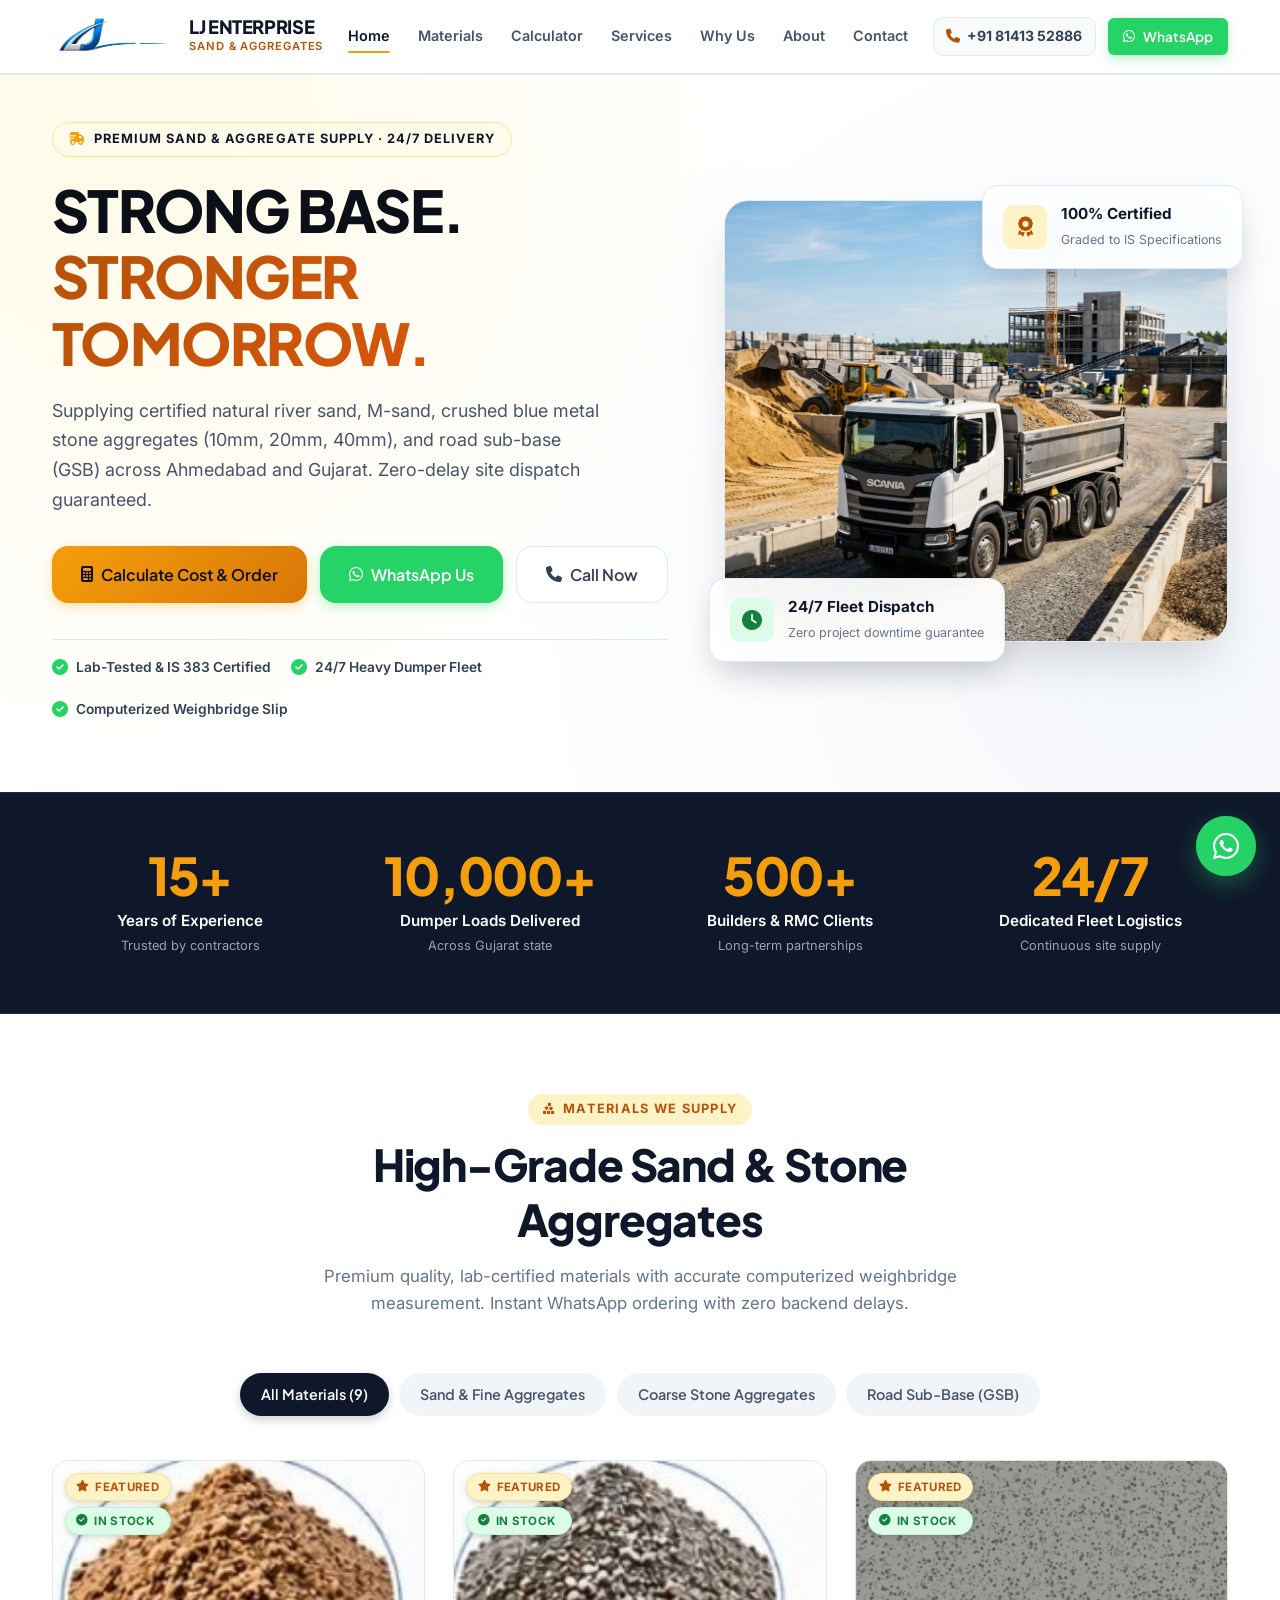
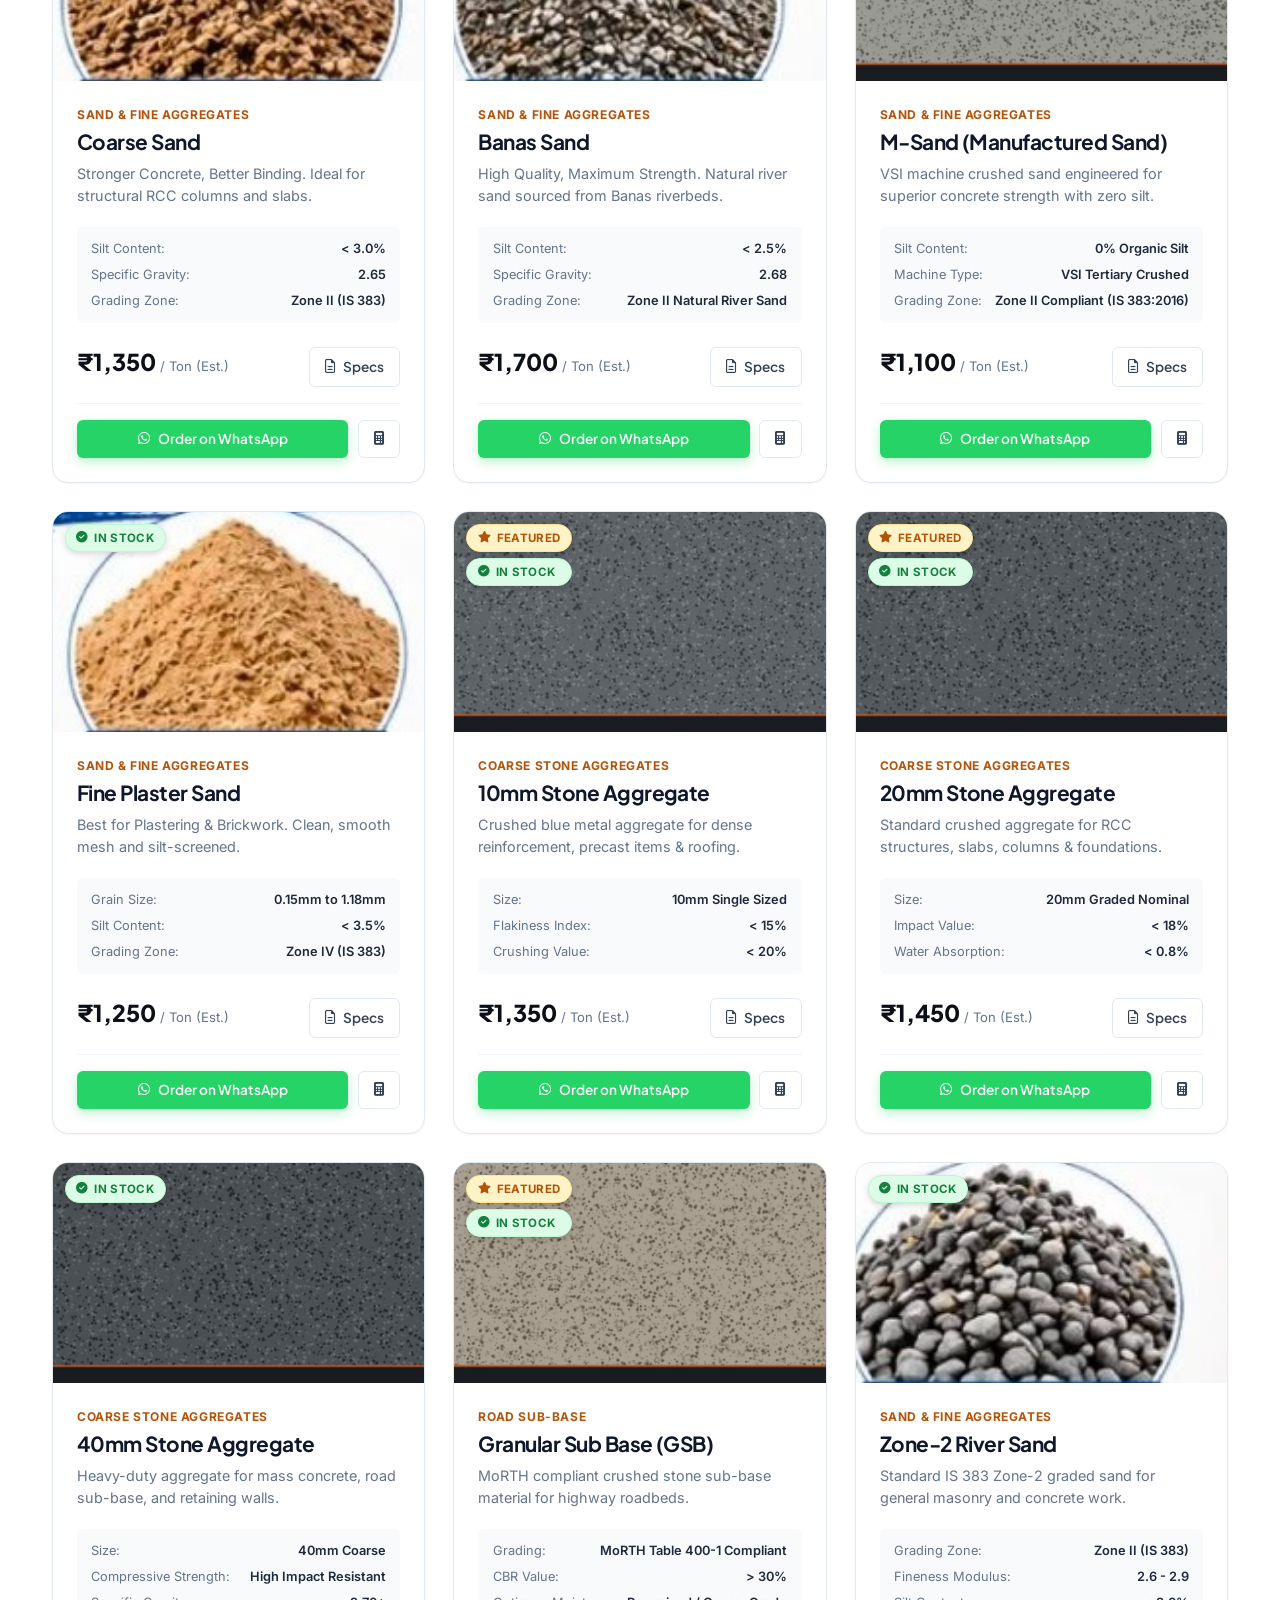
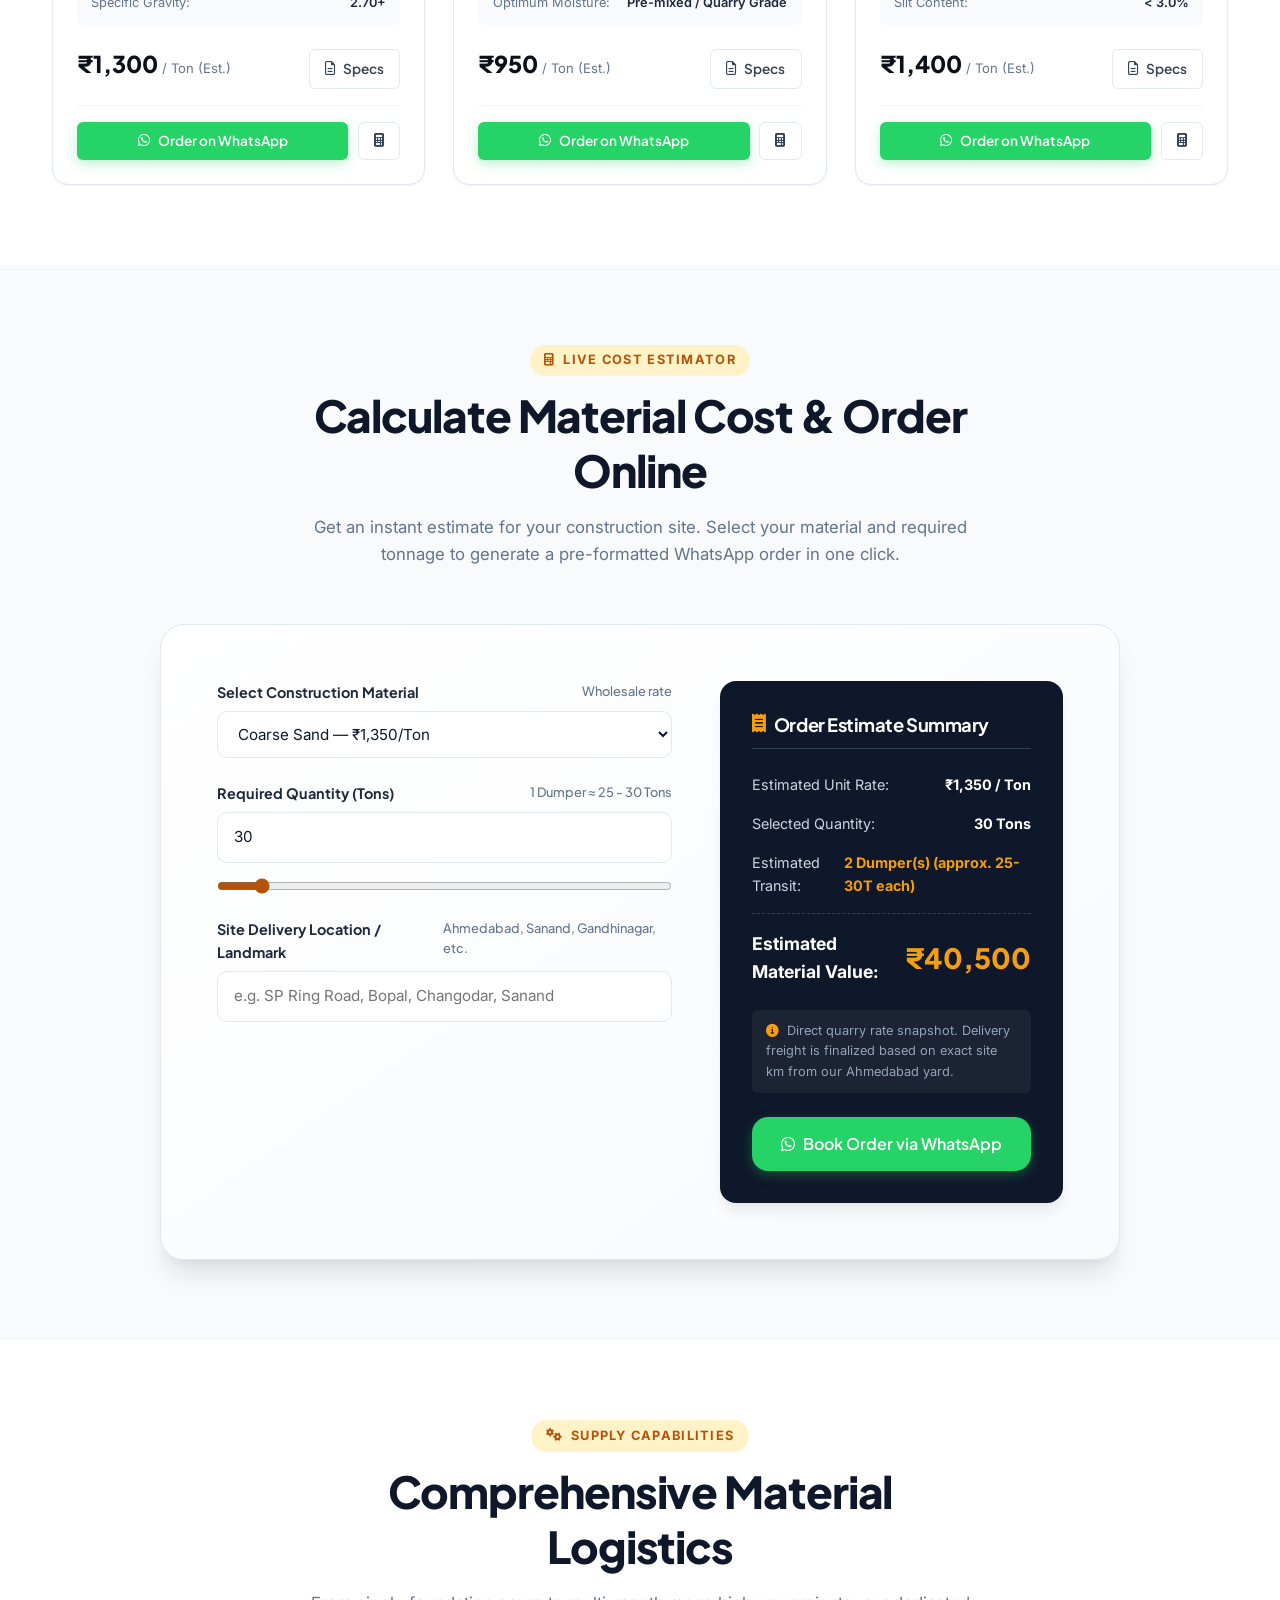
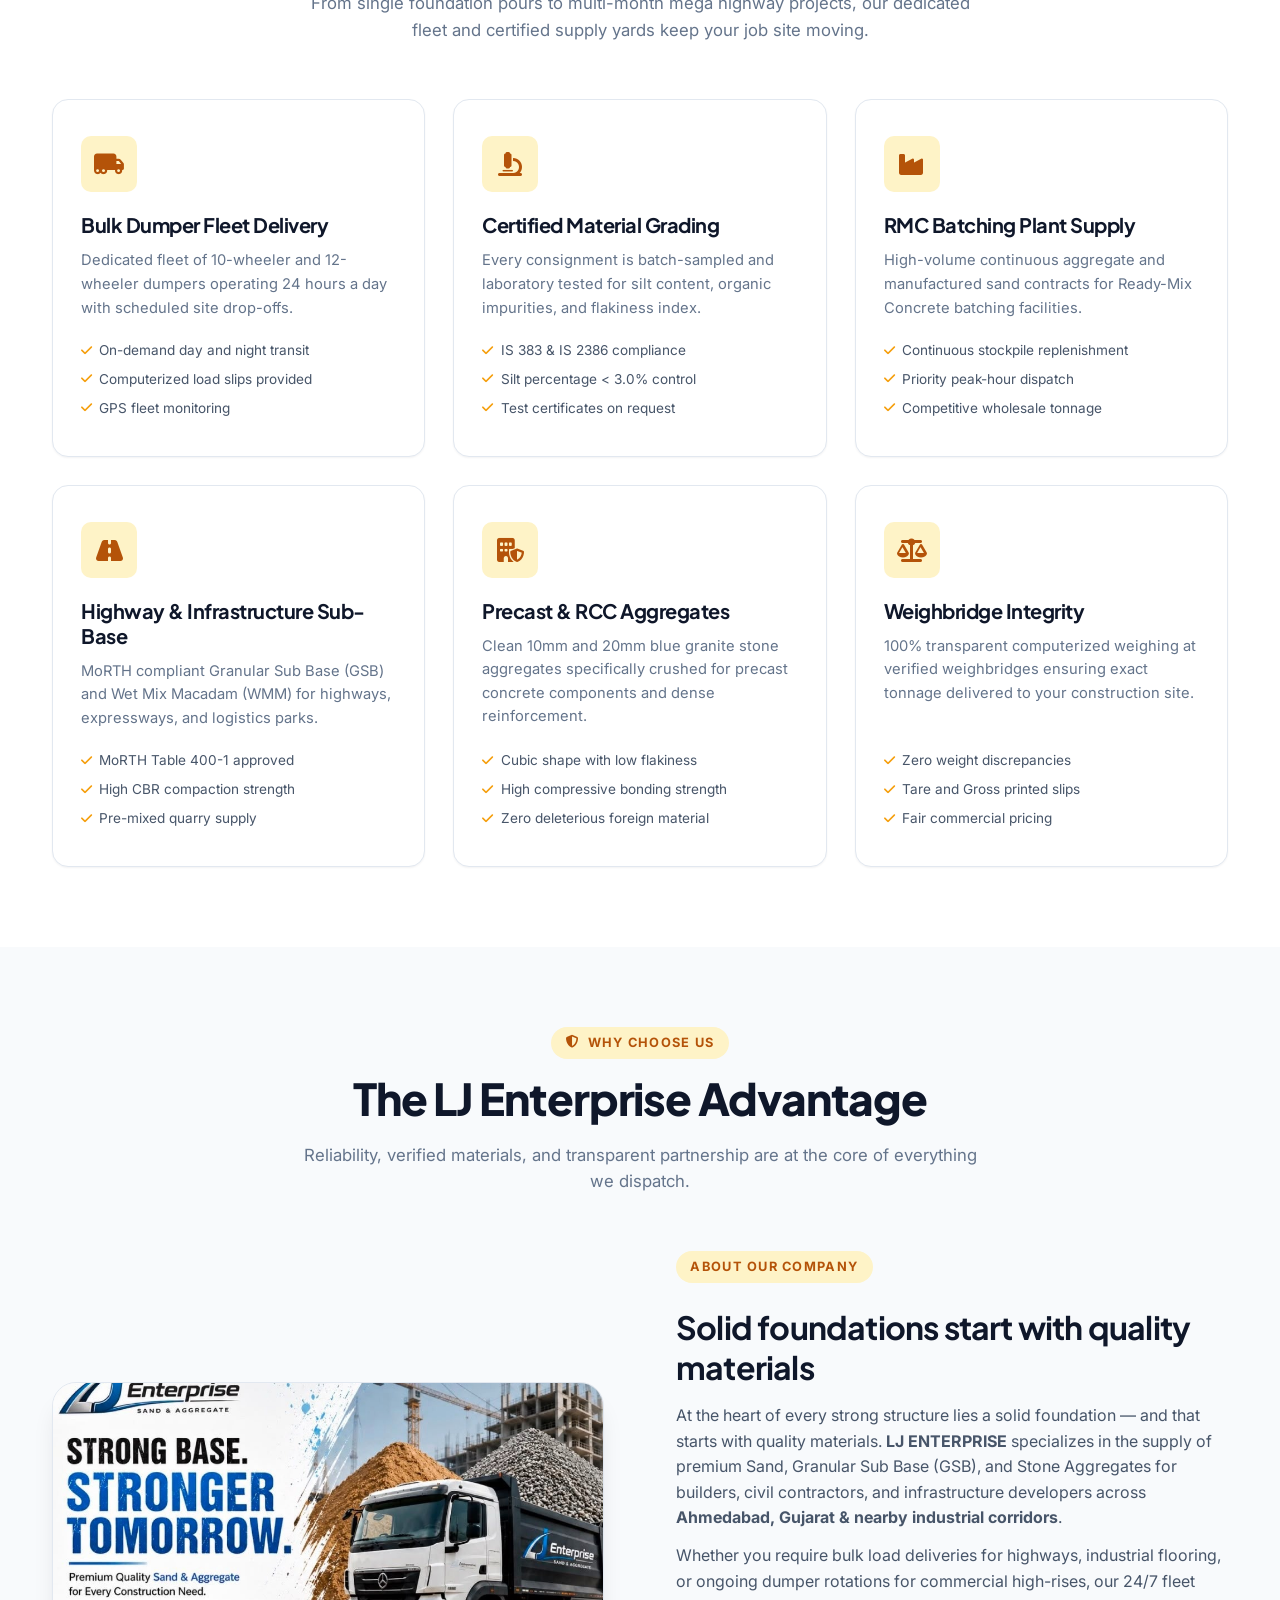
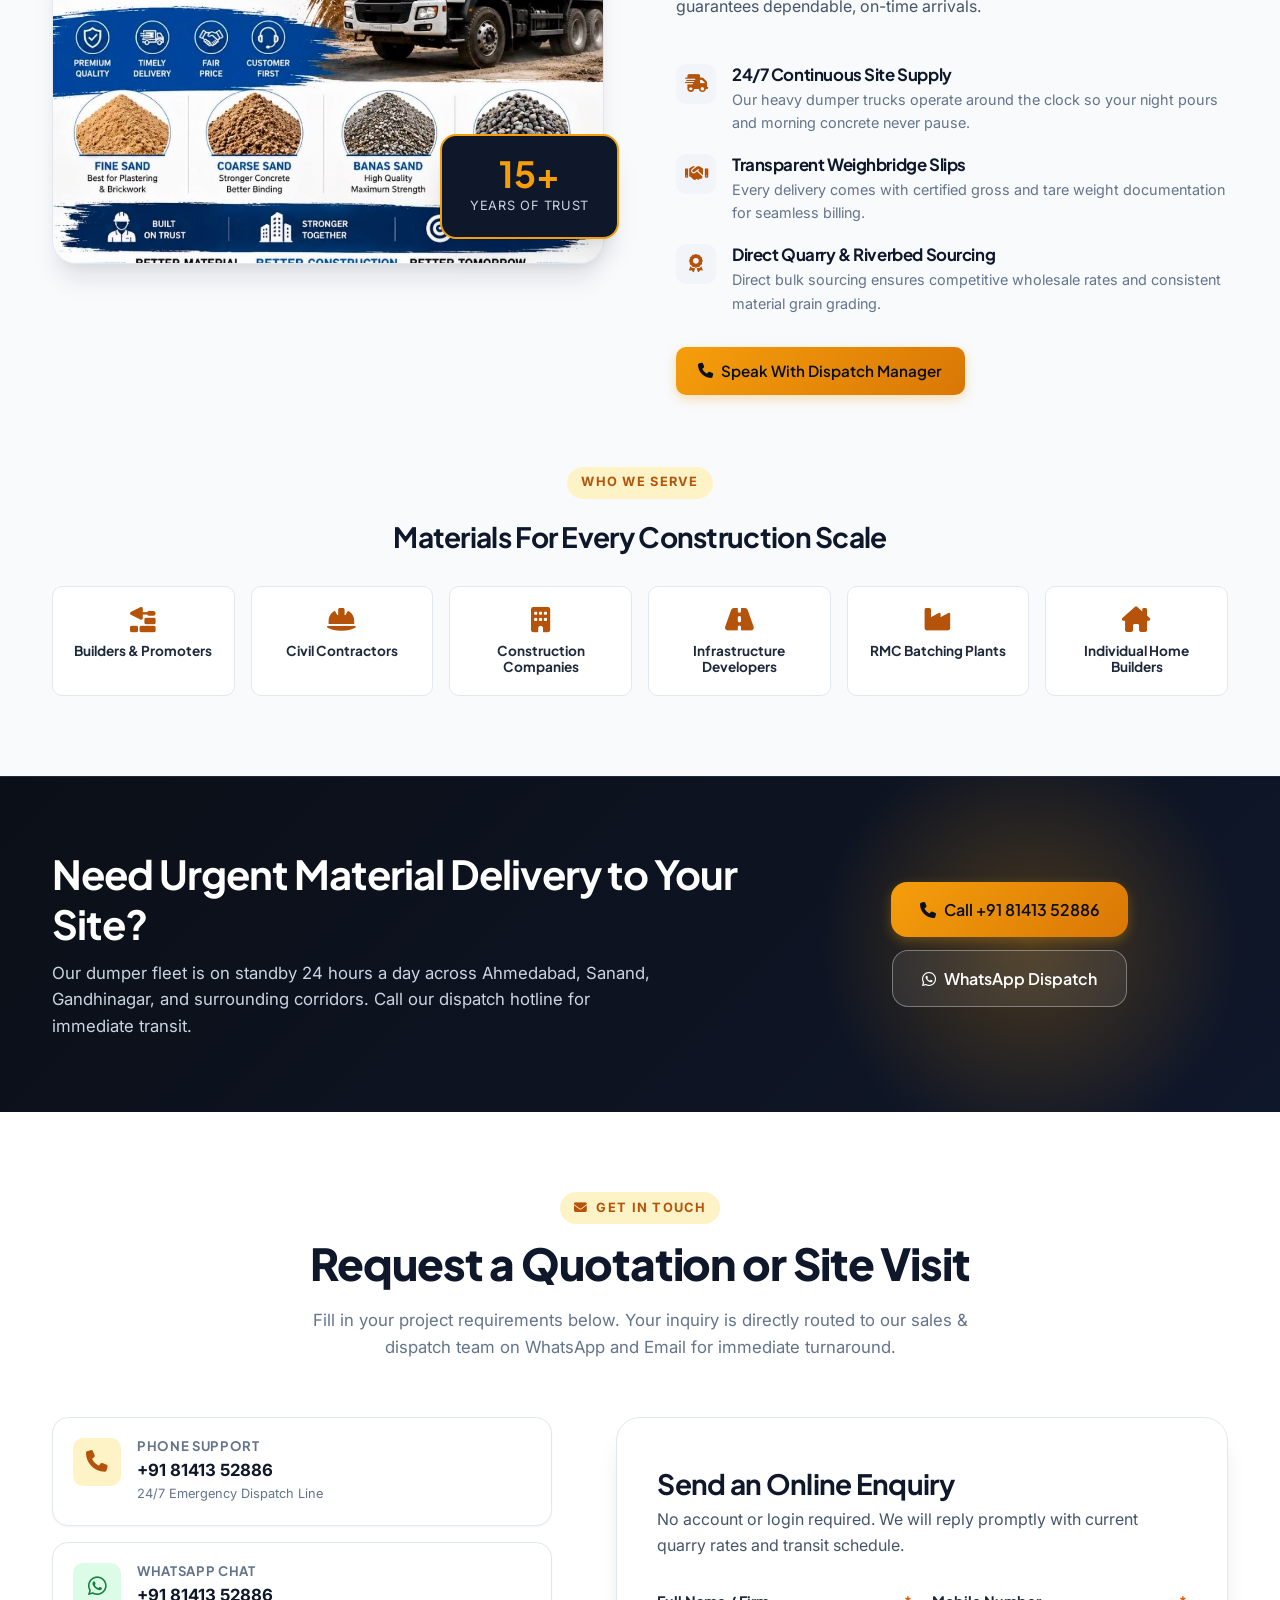
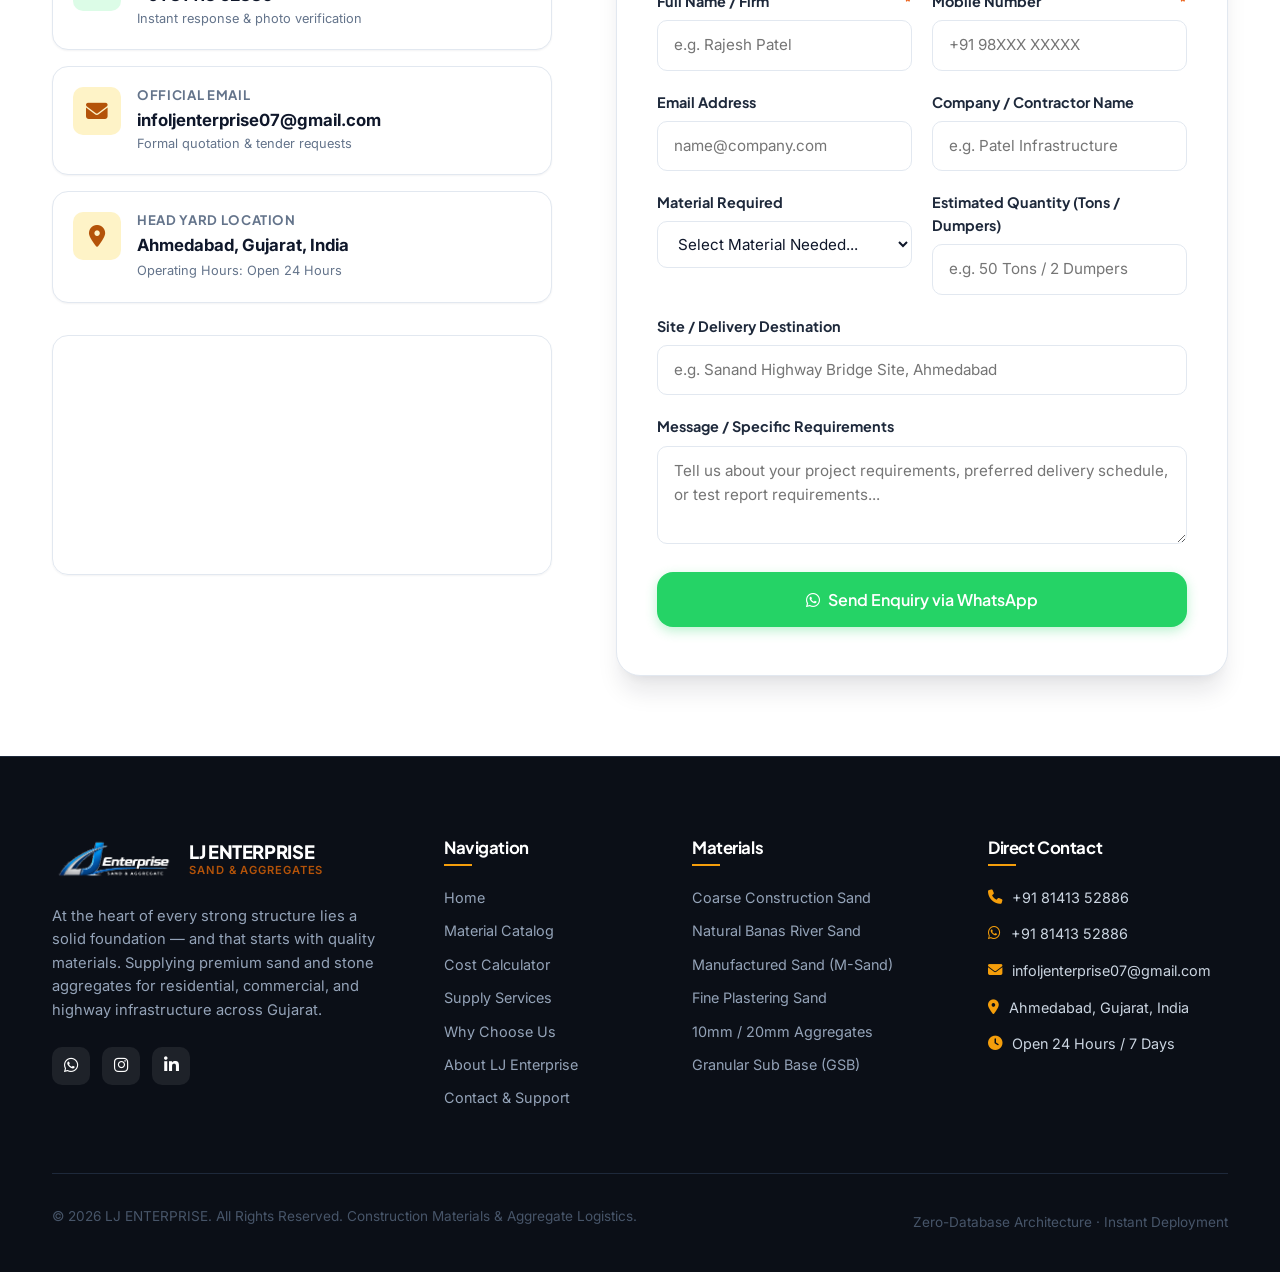
==== index.html @ 7047b08c "feat: add modern zero-database static web application with direct WhatsApp dispatch and deployment c" ====
<!DOCTYPE html>
<html lang="en">
<head>
  <meta charset="UTF-8">
  <meta name="viewport" content="width=device-width, initial-scale=1.0">
  <title>LJ ENTERPRISE | Premium Sand & Aggregate Supplier in Ahmedabad, Gujarat</title>
  
  <!-- SEO Meta Tags -->
  <meta name="description" content="LJ Enterprise supplies premium construction sand, Banas river sand, M-Sand, 10mm/20mm/40mm stone aggregates, and Granular Sub Base (GSB) across Ahmedabad and Gujarat. 24/7 fleet delivery, instant WhatsApp quotes. Call +91 81413 52886.">
  <meta name="keywords" content="sand supplier ahmedabad, river sand gujarat, M-Sand, Banas sand, 10mm aggregate, 20mm aggregate, 40mm aggregate, GSB supplier, construction material supplier ahmedabad">
  <meta name="author" content="LJ Enterprise">

  <!-- Open Graph / Social Sharing -->
  <meta property="og:type" content="website">
  <meta property="og:title" content="LJ ENTERPRISE | Premium Sand & Stone Aggregate Supplier">
  <meta property="og:description" content="At the heart of every strong structure lies a solid foundation. Sourcing certified sand, gravel, and stone aggregates across Gujarat.">
  <meta property="og:image" content="assets/logo_transparent.png">

  <!-- Favicon -->
  <link rel="icon" type="image/png" href="assets/favicon.png">

  <!-- Google Fonts: Plus Jakarta Sans for Headers, Inter for Body -->
  <link rel="preconnect" href="https://fonts.googleapis.com">
  <link rel="preconnect" href="https://fonts.gstatic.com" crossorigin>
  <link href="https://fonts.googleapis.com/css2?family=Inter:wght@300;400;500;600;700&family=Plus+Jakarta+Sans:wght@500;600;700;800&display=swap" rel="stylesheet">

  <!-- Font Awesome 6 Icons -->
  <link rel="stylesheet" href="https://cdnjs.cloudflare.com/ajax/libs/font-awesome/6.5.1/css/all.min.css" integrity="sha512-DTOQO9RWCH3ppGqcWaEA1BIZOC6xxalwEsw9c2QQeAIftl+Vegovlnee1c9QX4TctnWMn13TZye+giMm8e2LwA==" crossorigin="anonymous" referrerpolicy="no-referrer" />

  <!-- Modern Vanilla CSS Stylesheet -->
  <link rel="stylesheet" href="css/style.css">
</head>
<body>

  <!-- ==========================================================================
       1. FIXED GLASSMORPHIC HEADER / NAVBAR
       ========================================================================== -->
  <header class="site-header" id="header">
    <div class="container header-inner">
      <!-- Brand Logo & Name -->
      <a href="#home" class="brand" aria-label="LJ Enterprise Home">
        <img src="assets/logo_transparent.png" alt="LJ Enterprise Logo" class="brand-logo-img">
        <div class="brand-info">
          <span class="brand-name">LJ ENTERPRISE</span>
          <span class="brand-tagline">Sand &amp; Aggregates</span>
        </div>
      </a>

      <!-- Desktop Navigation Menu -->
      <nav class="main-nav" aria-label="Main Navigation">
        <ul class="nav-list">
          <li><a href="#home" class="nav-link active">Home</a></li>
          <li><a href="#products" class="nav-link">Materials</a></li>
          <li><a href="#calculator" class="nav-link">Calculator</a></li>
          <li><a href="#services" class="nav-link">Services</a></li>
          <li><a href="#why-us" class="nav-link">Why Us</a></li>
          <li><a href="#about" class="nav-link">About</a></li>
          <li><a href="#contact" class="nav-link">Contact</a></li>
        </ul>
      </nav>

      <!-- Header Actions (Call & WhatsApp) -->
      <div class="header-actions">
        <a href="tel:+918141352886" class="header-phone-link" aria-label="Call LJ Enterprise">
          <i class="fa-solid fa-phone" style="color:var(--primary-dark);"></i>
          <span>+91 81413 52886</span>
        </a>

        <a href="https://wa.me/918141352886?text=Hello%20LJ%20Enterprise%2C%20I%20need%20sand%20and%20aggregate%20material%20quotation." target="_blank" rel="noopener noreferrer" class="btn btn-whatsapp btn-sm" aria-label="Chat with LJ Enterprise on WhatsApp">
          <i class="fa-brands fa-whatsapp"></i>
          <span>WhatsApp</span>
        </a>

        <!-- Mobile Navigation Toggle -->
        <button type="button" class="mobile-nav-toggle" id="mobileNavToggle" aria-label="Toggle navigation menu" aria-expanded="false">
          <span></span>
          <span></span>
          <span></span>
        </button>
      </div>
    </div>
  </header>

  <!-- Mobile Navigation Drawer -->
  <div class="mobile-menu-drawer" id="mobileMenuDrawer">
    <ul class="mobile-nav-list">
      <li><a href="#home" class="mobile-nav-link">Home <i class="fa-solid fa-chevron-right"></i></a></li>
      <li><a href="#products" class="mobile-nav-link">Materials Catalog <i class="fa-solid fa-chevron-right"></i></a></li>
      <li><a href="#calculator" class="mobile-nav-link">Cost Calculator <i class="fa-solid fa-chevron-right"></i></a></li>
      <li><a href="#services" class="mobile-nav-link">Supply Services <i class="fa-solid fa-chevron-right"></i></a></li>
      <li><a href="#why-us" class="mobile-nav-link">Why Choose Us <i class="fa-solid fa-chevron-right"></i></a></li>
      <li><a href="#about" class="mobile-nav-link">About Us <i class="fa-solid fa-chevron-right"></i></a></li>
      <li><a href="#contact" class="mobile-nav-link">Contact &amp; Location <i class="fa-solid fa-chevron-right"></i></a></li>
    </ul>
    <div class="mobile-nav-actions">
      <a href="tel:+918141352886" class="btn btn-outline btn-block">
        <i class="fa-solid fa-phone"></i> Call +91 81413 52886
      </a>
      <a href="https://wa.me/918141352886?text=Hello%20LJ%20Enterprise%2C%20I%20would%20like%20to%20order%20materials." target="_blank" rel="noopener" class="btn btn-whatsapp btn-block">
        <i class="fa-brands fa-whatsapp"></i> Chat on WhatsApp
      </a>
    </div>
  </div>

  <main>
    <!-- ==========================================================================
         2. HERO SECTION
         ========================================================================== -->
    <section class="hero" id="home">
      <div class="container">
        <div class="hero-grid">
          <!-- Hero Copy -->
          <div class="hero-content fade-up">
            <span class="hero-badge">
              <i class="fa-solid fa-truck-fast"></i> Premium Sand &amp; Aggregate Supply · 24/7 Delivery
            </span>
            <h1 class="hero-title">
              STRONG BASE.<br>
              <span class="highlight-text">STRONGER TOMORROW.</span>
            </h1>
            <p class="hero-desc">
              Supplying certified natural river sand, M-sand, crushed blue metal stone aggregates (10mm, 20mm, 40mm), and road sub-base (GSB) across Ahmedabad and Gujarat. Zero-delay site dispatch guaranteed.
            </p>

            <div class="hero-actions">
              <a href="#calculator" class="btn btn-primary btn-lg">
                <i class="fa-solid fa-calculator"></i> Calculate Cost &amp; Order
              </a>
              <a href="https://wa.me/918141352886?text=Hello%2C%20I%20need%20a%20material%20quote%20for%20my%20construction%20project." target="_blank" rel="noopener" class="btn btn-whatsapp btn-lg">
                <i class="fa-brands fa-whatsapp"></i> WhatsApp Us
              </a>
              <a href="tel:+918141352886" class="btn btn-outline btn-lg">
                <i class="fa-solid fa-phone"></i> Call Now
              </a>
            </div>

            <!-- Trust Indicator Ribbon -->
            <div class="hero-trust-list">
              <div class="hero-trust-item">
                <i class="fa-solid fa-circle-check"></i>
                <span>Lab-Tested &amp; IS 383 Certified</span>
              </div>
              <div class="hero-trust-item">
                <i class="fa-solid fa-circle-check"></i>
                <span>24/7 Heavy Dumper Fleet</span>
              </div>
              <div class="hero-trust-item">
                <i class="fa-solid fa-circle-check"></i>
                <span>Computerized Weighbridge Slip</span>
              </div>
            </div>
          </div>

          <!-- Hero Visual & Floating Accent Cards -->
          <div class="hero-visual-wrap fade-up" style="animation-delay: 0.15s;">
            <div class="hero-image-card">
              <img src="assets/hero.jpeg" alt="LJ Enterprise construction dumpers and aggregate stockpile in Ahmedabad" width="800" height="440" loading="eager">
            </div>

            <!-- Floating Card Top Right -->
            <div class="hero-float-card top-right">
              <div class="float-card-icon">
                <i class="fa-solid fa-award"></i>
              </div>
              <div class="float-card-text">
                <strong>100% Certified</strong>
                <span>Graded to IS Specifications</span>
              </div>
            </div>

            <!-- Floating Card Bottom Left -->
            <div class="hero-float-card bottom-left">
              <div class="float-card-icon green">
                <i class="fa-solid fa-clock"></i>
              </div>
              <div class="float-card-text">
                <strong>24/7 Fleet Dispatch</strong>
                <span>Zero project downtime guarantee</span>
              </div>
            </div>
          </div>
        </div>
      </div>
    </section>

    <!-- ==========================================================================
         3. STATS RIBBON (High-Contrast Industrial Impact)
         ========================================================================== -->
    <section class="stats-ribbon" aria-label="Company Statistics">
      <div class="container">
        <div class="stats-grid">
          <div class="stat-item fade-up">
            <div class="stat-value">15+</div>
            <div class="stat-label">Years of Experience</div>
            <div class="stat-desc">Trusted by contractors</div>
          </div>
          <div class="stat-item fade-up" style="animation-delay: 0.1s;">
            <div class="stat-value">10,000+</div>
            <div class="stat-label">Dumper Loads Delivered</div>
            <div class="stat-desc">Across Gujarat state</div>
          </div>
          <div class="stat-item fade-up" style="animation-delay: 0.2s;">
            <div class="stat-value">500+</div>
            <div class="stat-label">Builders &amp; RMC Clients</div>
            <div class="stat-desc">Long-term partnerships</div>
          </div>
          <div class="stat-item fade-up" style="animation-delay: 0.3s;">
            <div class="stat-value">24/7</div>
            <div class="stat-label">Dedicated Fleet Logistics</div>
            <div class="stat-desc">Continuous site supply</div>
          </div>
        </div>
      </div>
    </section>

    <!-- ==========================================================================
         4. MATERIALS & PRODUCTS CATALOG
         ========================================================================== -->
    <section class="section" id="products">
      <div class="container">
        <div class="section-header fade-up">
          <span class="section-kicker">
            <i class="fa-solid fa-cubes-stacked"></i> Materials We Supply
          </span>
          <h2 class="section-title">High-Grade Sand &amp; Stone Aggregates</h2>
          <p class="section-subtitle">
            Premium quality, lab-certified materials with accurate computerized weighbridge measurement. Instant WhatsApp ordering with zero backend delays.
          </p>
        </div>

        <!-- Filter Buttons -->
        <div class="catalog-filters fade-up">
          <button type="button" class="filter-btn active" data-filter="all">All Materials (9)</button>
          <button type="button" class="filter-btn" data-filter="sand">Sand &amp; Fine Aggregates</button>
          <button type="button" class="filter-btn" data-filter="stone">Coarse Stone Aggregates</button>
          <button type="button" class="filter-btn" data-filter="subbase">Road Sub-Base (GSB)</button>
        </div>

        <!-- Product Cards Grid (Rendered by JS with complete static data) -->
        <div class="products-grid" id="productsGrid">
          <!-- Content dynamically rendered by js/app.js -->
        </div>
      </div>
    </section>

    <!-- ==========================================================================
         5. INTERACTIVE LIVE MATERIAL COST CALCULATOR (Zero-Database Feature)
         ========================================================================== -->
    <section class="section section-alt" id="calculator">
      <div class="container">
        <div class="section-header fade-up">
          <span class="section-kicker">
            <i class="fa-solid fa-calculator"></i> Live Cost Estimator
          </span>
          <h2 class="section-title">Calculate Material Cost &amp; Order Online</h2>
          <p class="section-subtitle">
            Get an instant estimate for your construction site. Select your material and required tonnage to generate a pre-formatted WhatsApp order in one click.
          </p>
        </div>

        <div class="calculator-box fade-up">
          <div class="calc-grid">
            <!-- Inputs -->
            <div class="calc-inputs">
              <div class="form-group">
                <label for="calcProductSelect" class="form-label">
                  <span>Select Construction Material</span>
                  <span class="sub">Wholesale rate</span>
                </label>
                <select id="calcProductSelect" class="form-select" aria-label="Select Material">
                  <!-- Populated by JS -->
                </select>
              </div>

              <div class="form-group">
                <label for="calcQtyInput" class="form-label">
                  <span>Required Quantity (Tons)</span>
                  <span class="sub">1 Dumper ≈ 25 - 30 Tons</span>
                </label>
                <input type="number" id="calcQtyInput" class="form-control" value="30" min="5" max="1000" step="5">
                <input type="range" id="calcQtyRange" class="form-range" value="30" min="10" max="250" step="5" aria-label="Adjust quantity slider">
              </div>

              <div class="form-group">
                <label for="calcLocationInput" class="form-label">
                  <span>Site Delivery Location / Landmark</span>
                  <span class="sub">Ahmedabad, Sanand, Gandhinagar, etc.</span>
                </label>
                <input type="text" id="calcLocationInput" class="form-control" placeholder="e.g. SP Ring Road, Bopal, Changodar, Sanand">
              </div>
            </div>

            <!-- Summary Output Card -->
            <div class="calc-summary-card">
              <div>
                <h3 class="calc-summary-title">
                  <i class="fa-solid fa-receipt"></i> Order Estimate Summary
                </h3>

                <div class="summary-rows">
                  <div class="summary-row">
                    <span>Estimated Unit Rate:</span>
                    <strong id="calcUnitRateDisplay" style="color:var(--white);">₹1,350 / Ton</strong>
                  </div>
                  <div class="summary-row">
                    <span>Selected Quantity:</span>
                    <strong id="calcQtyDisplay" style="color:var(--white);">30 Tons</strong>
                  </div>
                  <div class="summary-row">
                    <span>Estimated Transit:</span>
                    <strong id="calcTruckCountDisplay" style="color:var(--primary);">1 Dumper (25-30T)</strong>
                  </div>
                  <div class="summary-row total">
                    <span>Estimated Material Value:</span>
                    <span class="price-val" id="calcTotalDisplay">₹40,500</span>
                  </div>
                </div>

                <div class="calc-truck-notice">
                  <i class="fa-solid fa-circle-info" style="color:var(--primary); margin-right:4px;"></i>
                  Direct quarry rate snapshot. Delivery freight is finalized based on exact site km from our Ahmedabad yard.
                </div>
              </div>

              <button type="button" class="btn btn-whatsapp btn-lg btn-block" id="calcSendWhatsAppBtn">
                <i class="fa-brands fa-whatsapp"></i> Book Order via WhatsApp
              </button>
            </div>
          </div>
        </div>
      </div>
    </section>

    <!-- ==========================================================================
         6. SERVICES & SUPPLY CAPABILITIES
         ========================================================================== -->
    <section class="section" id="services">
      <div class="container">
        <div class="section-header fade-up">
          <span class="section-kicker">
            <i class="fa-solid fa-gears"></i> Supply Capabilities
          </span>
          <h2 class="section-title">Comprehensive Material Logistics</h2>
          <p class="section-subtitle">
            From single foundation pours to multi-month mega highway projects, our dedicated fleet and certified supply yards keep your job site moving.
          </p>
        </div>

        <div class="services-grid">
          <!-- Service Card 1 -->
          <div class="service-card fade-up">
            <div class="service-icon-wrap">
              <i class="fa-solid fa-truck-moving"></i>
            </div>
            <h3>Bulk Dumper Fleet Delivery</h3>
            <p>Dedicated fleet of 10-wheeler and 12-wheeler dumpers operating 24 hours a day with scheduled site drop-offs.</p>
            <ul class="service-features">
              <li><i class="fa-solid fa-check"></i> On-demand day and night transit</li>
              <li><i class="fa-solid fa-check"></i> Computerized load slips provided</li>
              <li><i class="fa-solid fa-check"></i> GPS fleet monitoring</li>
            </ul>
          </div>

          <!-- Service Card 2 -->
          <div class="service-card fade-up" style="animation-delay: 0.1s;">
            <div class="service-icon-wrap">
              <i class="fa-solid fa-microscope"></i>
            </div>
            <h3>Certified Material Grading</h3>
            <p>Every consignment is batch-sampled and laboratory tested for silt content, organic impurities, and flakiness index.</p>
            <ul class="service-features">
              <li><i class="fa-solid fa-check"></i> IS 383 &amp; IS 2386 compliance</li>
              <li><i class="fa-solid fa-check"></i> Silt percentage &lt; 3.0% control</li>
              <li><i class="fa-solid fa-check"></i> Test certificates on request</li>
            </ul>
          </div>

          <!-- Service Card 3 -->
          <div class="service-card fade-up" style="animation-delay: 0.2s;">
            <div class="service-icon-wrap">
              <i class="fa-solid fa-industry"></i>
            </div>
            <h3>RMC Batching Plant Supply</h3>
            <p>High-volume continuous aggregate and manufactured sand contracts for Ready-Mix Concrete batching facilities.</p>
            <ul class="service-features">
              <li><i class="fa-solid fa-check"></i> Continuous stockpile replenishment</li>
              <li><i class="fa-solid fa-check"></i> Priority peak-hour dispatch</li>
              <li><i class="fa-solid fa-check"></i> Competitive wholesale tonnage</li>
            </ul>
          </div>

          <!-- Service Card 4 -->
          <div class="service-card fade-up">
            <div class="service-icon-wrap">
              <i class="fa-solid fa-road"></i>
            </div>
            <h3>Highway &amp; Infrastructure Sub-Base</h3>
            <p>MoRTH compliant Granular Sub Base (GSB) and Wet Mix Macadam (WMM) for highways, expressways, and logistics parks.</p>
            <ul class="service-features">
              <li><i class="fa-solid fa-check"></i> MoRTH Table 400-1 approved</li>
              <li><i class="fa-solid fa-check"></i> High CBR compaction strength</li>
              <li><i class="fa-solid fa-check"></i> Pre-mixed quarry supply</li>
            </ul>
          </div>

          <!-- Service Card 5 -->
          <div class="service-card fade-up" style="animation-delay: 0.1s;">
            <div class="service-icon-wrap">
              <i class="fa-solid fa-building-shield"></i>
            </div>
            <h3>Precast &amp; RCC Aggregates</h3>
            <p>Clean 10mm and 20mm blue granite stone aggregates specifically crushed for precast concrete components and dense reinforcement.</p>
            <ul class="service-features">
              <li><i class="fa-solid fa-check"></i> Cubic shape with low flakiness</li>
              <li><i class="fa-solid fa-check"></i> High compressive bonding strength</li>
              <li><i class="fa-solid fa-check"></i> Zero deleterious foreign material</li>
            </ul>
          </div>

          <!-- Service Card 6 -->
          <div class="service-card fade-up" style="animation-delay: 0.2s;">
            <div class="service-icon-wrap">
              <i class="fa-solid fa-scale-balanced"></i>
            </div>
            <h3>Weighbridge Integrity</h3>
            <p>100% transparent computerized weighing at verified weighbridges ensuring exact tonnage delivered to your construction site.</p>
            <ul class="service-features">
              <li><i class="fa-solid fa-check"></i> Zero weight discrepancies</li>
              <li><i class="fa-solid fa-check"></i> Tare and Gross printed slips</li>
              <li><i class="fa-solid fa-check"></i> Fair commercial pricing</li>
            </ul>
          </div>
        </div>
      </div>
    </section>

    <!-- ==========================================================================
         7. WHY CHOOSE US & ABOUT LJ ENTERPRISE
         ========================================================================== -->
    <section class="section section-alt" id="why-us">
      <div class="container">
        <div class="section-header fade-up">
          <span class="section-kicker">
            <i class="fa-solid fa-shield-halved"></i> Why Choose Us
          </span>
          <h2 class="section-title">The LJ Enterprise Advantage</h2>
          <p class="section-subtitle">
            Reliability, verified materials, and transparent partnership are at the core of everything we dispatch.
          </p>
        </div>

        <!-- About Split Row -->
        <div class="about-grid" id="about">
          <!-- Visual -->
          <div class="about-visual fade-up">
            <div class="about-img-frame">
              <img src="assets/company_banner.jpg" alt="LJ Enterprise material yard in Ahmedabad" width="800" height="480" loading="lazy" onerror="this.src='assets/hero.jpeg'">
            </div>
            <div class="about-experience-pill">
              <strong>15+</strong>
              <span>Years of Trust</span>
            </div>
          </div>

          <!-- Text Narrative -->
          <div class="about-copy fade-up" style="animation-delay: 0.15s;">
            <span class="section-kicker" style="align-self: flex-start;">About Our Company</span>
            <h3 style="font-size: 2rem; margin: 0.75rem 0 1rem;">Solid foundations start with quality materials</h3>
            <p>
              At the heart of every strong structure lies a solid foundation — and that starts with quality materials. <strong>LJ ENTERPRISE</strong> specializes in the supply of premium Sand, Granular Sub Base (GSB), and Stone Aggregates for builders, civil contractors, and infrastructure developers across <strong>Ahmedabad, Gujarat &amp; nearby industrial corridors</strong>.
            </p>
            <p>
              Whether you require bulk load deliveries for highways, industrial flooring, or ongoing dumper rotations for commercial high-rises, our 24/7 fleet guarantees dependable, on-time arrivals.
            </p>

            <div class="about-points">
              <div class="about-point-item">
                <div class="about-point-icon">
                  <i class="fa-solid fa-truck-fast"></i>
                </div>
                <div class="about-point-text">
                  <h4>24/7 Continuous Site Supply</h4>
                  <p>Our heavy dumper trucks operate around the clock so your night pours and morning concrete never pause.</p>
                </div>
              </div>

              <div class="about-point-item">
                <div class="about-point-icon">
                  <i class="fa-solid fa-handshake"></i>
                </div>
                <div class="about-point-text">
                  <h4>Transparent Weighbridge Slips</h4>
                  <p>Every delivery comes with certified gross and tare weight documentation for seamless billing.</p>
                </div>
              </div>

              <div class="about-point-item">
                <div class="about-point-icon">
                  <i class="fa-solid fa-award"></i>
                </div>
                <div class="about-point-text">
                  <h4>Direct Quarry &amp; Riverbed Sourcing</h4>
                  <p>Direct bulk sourcing ensures competitive wholesale rates and consistent material grain grading.</p>
                </div>
              </div>
            </div>

            <div>
              <a href="tel:+918141352886" class="btn btn-primary">
                <i class="fa-solid fa-phone"></i> Speak With Dispatch Manager
              </a>
            </div>
          </div>
        </div>

        <!-- Who We Serve Grid -->
        <div style="margin-top: 4.5rem;" class="fade-up">
          <div style="text-align: center; margin-bottom: 1.5rem;">
            <span class="section-kicker">Who We Serve</span>
            <h3 style="font-size: 1.75rem; margin-top: 0.5rem;">Materials For Every Construction Scale</h3>
          </div>

          <div class="who-we-serve-grid">
            <div class="serve-badge-card">
              <i class="fa-solid fa-trowel-bricks"></i>
              <span>Builders &amp; Promoters</span>
            </div>
            <div class="serve-badge-card">
              <i class="fa-solid fa-helmet-safety"></i>
              <span>Civil Contractors</span>
            </div>
            <div class="serve-badge-card">
              <i class="fa-solid fa-building"></i>
              <span>Construction Companies</span>
            </div>
            <div class="serve-badge-card">
              <i class="fa-solid fa-road"></i>
              <span>Infrastructure Developers</span>
            </div>
            <div class="serve-badge-card">
              <i class="fa-solid fa-industry"></i>
              <span>RMC Batching Plants</span>
            </div>
            <div class="serve-badge-card">
              <i class="fa-solid fa-house-chimney"></i>
              <span>Individual Home Builders</span>
            </div>
          </div>
        </div>
      </div>
    </section>

    <!-- ==========================================================================
         8. URGENT SUPPLY CTA BANNER
         ========================================================================== -->
    <section class="urgent-banner">
      <div class="container urgent-banner-inner">
        <div class="urgent-copy fade-up">
          <h2>Need Urgent Material Delivery to Your Site?</h2>
          <p>
            Our dumper fleet is on standby 24 hours a day across Ahmedabad, Sanand, Gandhinagar, and surrounding corridors. Call our dispatch hotline for immediate transit.
          </p>
        </div>
        <div class="urgent-actions fade-up">
          <a href="tel:+918141352886" class="btn btn-primary btn-lg">
            <i class="fa-solid fa-phone"></i> Call +91 81413 52886
          </a>
          <a href="https://wa.me/918141352886?text=Urgent%20Material%20Requirement%20from%20Website" target="_blank" rel="noopener" class="btn btn-outline-white btn-lg">
            <i class="fa-brands fa-whatsapp"></i> WhatsApp Dispatch
          </a>
        </div>
      </div>
    </section>

    <!-- ==========================================================================
         9. CONTACT & ENQUIRY SECTION (ZERO-DATABASE WORKFLOW)
         ========================================================================== -->
    <section class="section" id="contact">
      <div class="container">
        <div class="section-header fade-up">
          <span class="section-kicker">
            <i class="fa-solid fa-envelope"></i> Get In Touch
          </span>
          <h2 class="section-title">Request a Quotation or Site Visit</h2>
          <p class="section-subtitle">
            Fill in your project requirements below. Your inquiry is directly routed to our sales &amp; dispatch team on WhatsApp and Email for immediate turnaround.
          </p>
        </div>

        <div class="contact-grid">
          <!-- Left Column: Contact Cards Stack & Map -->
          <div class="contact-info-col fade-up">
            <div class="contact-cards-stack">
              <!-- Phone -->
              <div class="contact-method-card">
                <div class="contact-method-icon">
                  <i class="fa-solid fa-phone"></i>
                </div>
                <div class="contact-method-detail">
                  <h4>Phone Support</h4>
                  <a href="tel:+918141352886">+91 81413 52886</a>
                  <span class="sub">24/7 Emergency Dispatch Line</span>
                </div>
              </div>

              <!-- WhatsApp -->
              <div class="contact-method-card">
                <div class="contact-method-icon whatsapp">
                  <i class="fa-brands fa-whatsapp"></i>
                </div>
                <div class="contact-method-detail">
                  <h4>WhatsApp Chat</h4>
                  <a href="https://wa.me/918141352886?text=Hello%20LJ%20Enterprise" target="_blank" rel="noopener">+91 81413 52886</a>
                  <span class="sub">Instant response &amp; photo verification</span>
                </div>
              </div>

              <!-- Email -->
              <div class="contact-method-card">
                <div class="contact-method-icon">
                  <i class="fa-solid fa-envelope"></i>
                </div>
                <div class="contact-method-detail">
                  <h4>Official Email</h4>
                  <a href="mailto:infoljenterprise07@gmail.com">infoljenterprise07@gmail.com</a>
                  <span class="sub">Formal quotation &amp; tender requests</span>
                </div>
              </div>

              <!-- Location & Hours -->
              <div class="contact-method-card">
                <div class="contact-method-icon">
                  <i class="fa-solid fa-location-dot"></i>
                </div>
                <div class="contact-method-detail">
                  <h4>Head Yard Location</h4>
                  <p>Ahmedabad, Gujarat, India</p>
                  <span class="sub">Operating Hours: Open 24 Hours</span>
                </div>
              </div>
            </div>

            <!-- Embedded Google Map -->
            <div class="map-wrap">
              <iframe 
                src="https://www.google.com/maps?q=Ahmedabad,Gujarat,India&output=embed" 
                title="LJ Enterprise Location Map in Ahmedabad"
                loading="lazy" 
                referrerpolicy="no-referrer-when-downgrade">
              </iframe>
            </div>
          </div>

          <!-- Right Column: Interactive Enquiry Form -->
          <div class="enquiry-card fade-up" style="animation-delay: 0.15s;">
            <div class="enquiry-card-header">
              <h3>Send an Online Enquiry</h3>
              <p>No account or login required. We will reply promptly with current quarry rates and transit schedule.</p>
            </div>

            <form id="enquiryForm" class="enquiry-form">
              <div class="form-row-2">
                <div class="form-group">
                  <label for="fName" class="form-label">Full Name / Firm <span style="color:var(--accent-orange);">*</span></label>
                  <input type="text" id="fName" class="form-control" placeholder="e.g. Rajesh Patel" required>
                </div>
                <div class="form-group">
                  <label for="fPhone" class="form-label">Mobile Number <span style="color:var(--accent-orange);">*</span></label>
                  <input type="tel" id="fPhone" class="form-control" placeholder="+91 98XXX XXXXX" required>
                </div>
              </div>

              <div class="form-row-2">
                <div class="form-group">
                  <label for="fEmail" class="form-label">Email Address</label>
                  <input type="email" id="fEmail" class="form-control" placeholder="name@company.com">
                </div>
                <div class="form-group">
                  <label for="fCompany" class="form-label">Company / Contractor Name</label>
                  <input type="text" id="fCompany" class="form-control" placeholder="e.g. Patel Infrastructure">
                </div>
              </div>

              <div class="form-row-2">
                <div class="form-group">
                  <label for="enquiryMaterialSelect" class="form-label">Material Required</label>
                  <select id="enquiryMaterialSelect" class="form-select">
                    <!-- Populated dynamically -->
                  </select>
                </div>
                <div class="form-group">
                  <label for="fQuantity" class="form-label">Estimated Quantity (Tons / Dumpers)</label>
                  <input type="text" id="fQuantity" class="form-control" placeholder="e.g. 50 Tons / 2 Dumpers">
                </div>
              </div>

              <div class="form-group">
                <label for="fLocation" class="form-label">Site / Delivery Destination</label>
                <input type="text" id="fLocation" class="form-control" placeholder="e.g. Sanand Highway Bridge Site, Ahmedabad">
              </div>

              <div class="form-group">
                <label for="fMessage" class="form-label">Message / Specific Requirements</label>
                <textarea id="fMessage" class="form-textarea" rows="3" placeholder="Tell us about your project requirements, preferred delivery schedule, or test report requirements..."></textarea>
              </div>

              <div style="display:flex; flex-direction:column; gap:0.65rem; margin-top:0.5rem;">
                <button type="submit" class="btn btn-whatsapp btn-lg btn-block">
                  <i class="fa-brands fa-whatsapp"></i> Send Enquiry via WhatsApp
                </button>
              </div>
            </form>
          </div>
        </div>
      </div>
    </section>
  </main>

  <!-- ==========================================================================
       10. FOOTER
       ========================================================================== -->
  <footer class="site-footer">
    <div class="container">
      <div class="footer-grid">
        <!-- Brand Info -->
        <div class="footer-brand">
          <a href="#home" class="brand" style="margin-bottom: 0.5rem;">
            <img src="assets/logo_transparent.png" alt="LJ Enterprise Logo" class="brand-logo-img">
            <div class="brand-info">
              <span class="brand-name" style="color:var(--white);">LJ ENTERPRISE</span>
              <span class="brand-tagline">Sand &amp; Aggregates</span>
            </div>
          </a>
          <p>
            At the heart of every strong structure lies a solid foundation — and that starts with quality materials. Supplying premium sand and stone aggregates for residential, commercial, and highway infrastructure across Gujarat.
          </p>
          <div class="footer-social-links">
            <a href="https://wa.me/918141352886" target="_blank" rel="noopener" class="footer-social-btn whatsapp" aria-label="WhatsApp">
              <i class="fa-brands fa-whatsapp"></i>
            </a>
            <a href="https://www.instagram.com/infoljenterprise?stkn=MWd3cGN3dDV6Ym44aA==" target="_blank" rel="noopener" class="footer-social-btn" aria-label="Instagram">
              <i class="fa-brands fa-instagram"></i>
            </a>
            <a href="https://www.linkedin.com/company/rashienterprise" target="_blank" rel="noopener" class="footer-social-btn" aria-label="LinkedIn">
              <i class="fa-brands fa-linkedin-in"></i>
            </a>
          </div>
        </div>

        <!-- Quick Links -->
        <div class="footer-col">
          <h4>Navigation</h4>
          <ul class="footer-links">
            <li><a href="#home">Home</a></li>
            <li><a href="#products">Material Catalog</a></li>
            <li><a href="#calculator">Cost Calculator</a></li>
            <li><a href="#services">Supply Services</a></li>
            <li><a href="#why-us">Why Choose Us</a></li>
            <li><a href="#about">About LJ Enterprise</a></li>
            <li><a href="#contact">Contact &amp; Support</a></li>
          </ul>
        </div>

        <!-- Materials List -->
        <div class="footer-col">
          <h4>Materials</h4>
          <ul class="footer-links">
            <li><a href="#products">Coarse Construction Sand</a></li>
            <li><a href="#products">Natural Banas River Sand</a></li>
            <li><a href="#products">Manufactured Sand (M-Sand)</a></li>
            <li><a href="#products">Fine Plastering Sand</a></li>
            <li><a href="#products">10mm / 20mm Aggregates</a></li>
            <li><a href="#products">Granular Sub Base (GSB)</a></li>
          </ul>
        </div>

        <!-- Direct Contact -->
        <div class="footer-col">
          <h4>Direct Contact</h4>
          <div class="footer-contact-list">
            <div class="footer-contact-item">
              <i class="fa-solid fa-phone"></i>
              <a href="tel:+918141352886">+91 81413 52886</a>
            </div>
            <div class="footer-contact-item">
              <i class="fa-brands fa-whatsapp"></i>
              <a href="https://wa.me/918141352886" target="_blank" rel="noopener">+91 81413 52886</a>
            </div>
            <div class="footer-contact-item">
              <i class="fa-solid fa-envelope"></i>
              <a href="mailto:infoljenterprise07@gmail.com">infoljenterprise07@gmail.com</a>
            </div>
            <div class="footer-contact-item">
              <i class="fa-solid fa-location-dot"></i>
              <span>Ahmedabad, Gujarat, India</span>
            </div>
            <div class="footer-contact-item">
              <i class="fa-solid fa-clock"></i>
              <span>Open 24 Hours / 7 Days</span>
            </div>
          </div>
        </div>
      </div>

      <div class="footer-bottom">
        <p>&copy; 2026 LJ ENTERPRISE. All Rights Reserved. Construction Materials &amp; Aggregate Logistics.</p>
        <p>Zero-Database Architecture · Instant Deployment</p>
      </div>
    </div>
  </footer>

  <!-- ==========================================================================
       11. FLOATING ACTION BUTTONS
       ========================================================================== -->
  <!-- Floating WhatsApp Action -->
  <a href="https://wa.me/918141352886?text=Hello%20LJ%20Enterprise%2C%20I%20would%20like%20to%20inquire%20about%20materials." 
     class="float-whatsapp-btn" 
     target="_blank" 
     rel="noopener noreferrer" 
     aria-label="Chat on WhatsApp">
    <div class="ping-ring"></div>
    <i class="fa-brands fa-whatsapp"></i>
  </a>

  <!-- Floating Call Action (Mobile) -->
  <a href="tel:+918141352886" 
     class="float-call-btn" 
     aria-label="Call LJ Enterprise">
    <i class="fa-solid fa-phone"></i>
  </a>

  <!-- ==========================================================================
       12. TOAST NOTIFICATION POPUP
       ========================================================================== -->
  <div class="toast-container" id="toastContainer" role="status" aria-live="polite">
    <i class="fa-brands fa-whatsapp toast-icon"></i>
    <div class="toast-message">
      <strong id="toastTitle">Redirecting to WhatsApp...</strong>
      <p id="toastDesc">Connecting you directly to LJ Enterprise sales manager.</p>
    </div>
  </div>

  <!-- ==========================================================================
       13. SPECIFICATIONS MODAL DIALOG
       ========================================================================== -->
  <div class="modal-backdrop" id="specsModalBackdrop" role="dialog" aria-modal="true" aria-hidden="true">
    <div class="modal-card">
      <div class="modal-header">
        <h3 id="modalProductTitle">Material Specifications</h3>
        <button type="button" class="modal-close-btn" id="modalCloseBtn" aria-label="Close dialog">
          <i class="fa-solid fa-xmark"></i>
        </button>
      </div>
      <div class="modal-body">
        <img id="modalProductImg" src="assets/hero.jpeg" alt="Material photo" loading="lazy">
        <p id="modalProductDesc" style="color:var(--slate-600); margin-bottom: 1.25rem; font-size: 0.95rem;"></p>
        
        <h4 style="font-size: 1rem; margin-bottom: 0.65rem; color: var(--slate-900);">Grading &amp; Quality Parameters:</h4>
        <div id="modalSpecsList"></div>
      </div>
      <div class="modal-footer">
        <button type="button" class="btn btn-outline btn-sm" id="modalDoneBtn">Close</button>
        <button type="button" class="btn btn-whatsapp btn-sm" id="modalWaOrderBtn">
          <i class="fa-brands fa-whatsapp"></i> Order This Material
        </button>
      </div>
    </div>
  </div>

  <!-- Client-side Application Script -->
  <script src="js/app.js"></script>
</body>
</html>
---- css/style.css ----
/* ==========================================================================
   LJ ENTERPRISE — Modern Industrial Sand & Aggregates Web Application
   Aesthetic: Premium Industrial, Modern Glassmorphism, Zero-Database Architecture
   ========================================================================== */

/* @import Google Fonts */
@import url('https://fonts.googleapis.com/css2?family=Inter:wght@300;400;500;600;700&family=Plus+Jakarta+Sans:wght@500;600;700;800&display=swap');

/* ==========================================================================
   1. DESIGN TOKENS & CSS VARIABLES
   ========================================================================== */
:root {
  /* Brand Industrial Color Palette */
  --primary: #F59E0B;             /* Sand Amber */
  --primary-hover: #D97706;       /* Deep Amber */
  --primary-dark: #B45309;        /* Dark Sand */
  --primary-light: #FEF3C7;       /* Soft Sand Pill */
  --primary-glow: rgba(245, 158, 11, 0.25);

  --accent-orange: #EA580C;       /* Construction Safety Orange */
  --accent-orange-hover: #C2410C;

  --whatsapp: #25D366;            /* Authentic WhatsApp Green */
  --whatsapp-hover: #1EBE5D;
  --whatsapp-glow: rgba(37, 211, 102, 0.35);

  /* Neutrals & Slate */
  --slate-950: #0B0F17;           /* Deepest Midnight */
  --slate-900: #0F172A;           /* Dark Industrial Surface */
  --slate-800: #1E293B;           /* Dark Card Surface */
  --slate-700: #334155;           /* Heavy Border / Muted Dark */
  --slate-600: #475569;           /* Secondary Text Dark */
  --slate-500: #64748B;           /* Muted Text */
  --slate-400: #94A3B8;           /* Subtle Slate */
  --slate-300: #CBD5E1;           /* Light Borders */
  --slate-200: #E2E8F0;           /* Soft Border */
  --slate-100: #F1F5F9;           /* Section Alt Light */
  --slate-50:  #F8FAFC;           /* Background Tint */
  --white:     #FFFFFF;

  /* Typography */
  --font-heading: 'Plus Jakarta Sans', -apple-system, BlinkMacSystemFont, 'Segoe UI', Roboto, sans-serif;
  --font-body: 'Inter', -apple-system, BlinkMacSystemFont, 'Segoe UI', Roboto, sans-serif;

  /* Layout & Spacing */
  --container-max: 1240px;
  --header-height: 74px;
  --radius-sm: 6px;
  --radius-md: 10px;
  --radius-lg: 16px;
  --radius-xl: 24px;
  --radius-full: 9999px;

  /* Shadows */
  --shadow-sm: 0 1px 2px 0 rgba(15, 23, 42, 0.05);
  --shadow-md: 0 4px 6px -1px rgba(15, 23, 42, 0.08), 0 2px 4px -2px rgba(15, 23, 42, 0.04);
  --shadow-lg: 0 10px 15px -3px rgba(15, 23, 42, 0.08), 0 4px 6px -4px rgba(15, 23, 42, 0.04);
  --shadow-xl: 0 20px 25px -5px rgba(15, 23, 42, 0.1), 0 8px 10px -6px rgba(15, 23, 42, 0.05);
  --shadow-2xl: 0 25px 50px -12px rgba(15, 23, 42, 0.18);
  --shadow-glow: 0 0 25px var(--primary-glow);

  /* Transitions */
  --transition-fast: 0.15s cubic-bezier(0.4, 0, 0.2, 1);
  --transition-normal: 0.25s cubic-bezier(0.4, 0, 0.2, 1);
  --transition-slow: 0.4s cubic-bezier(0.4, 0, 0.2, 1);
}

/* ==========================================================================
   2. GLOBAL RESET & BASE STYLES
   ========================================================================== */
*, *::before, *::after {
  box-sizing: border-box;
  margin: 0;
  padding: 0;
}

html {
  scroll-behavior: smooth;
  font-size: 16px;
  -webkit-text-size-adjust: 100%;
}

body {
  font-family: var(--font-body);
  color: var(--slate-800);
  background-color: var(--white);
  line-height: 1.6;
  -webkit-font-smoothing: antialiased;
  -moz-osx-font-smoothing: grayscale;
  overflow-x: hidden;
}

h1, h2, h3, h4, h5, h6 {
  font-family: var(--font-heading);
  font-weight: 700;
  color: var(--slate-900);
  line-height: 1.25;
  letter-spacing: -0.025em;
}

p {
  color: var(--slate-600);
  margin-bottom: 0.75rem;
}

p:last-child {
  margin-bottom: 0;
}

a {
  color: inherit;
  text-decoration: none;
  transition: color var(--transition-fast);
}

img {
  display: block;
  max-width: 100%;
  height: auto;
}

button, input, select, textarea {
  font-family: inherit;
  font-size: inherit;
  line-height: inherit;
  border: none;
  outline: none;
}

button {
  cursor: pointer;
  background: none;
}

ul, ol {
  list-style: none;
}

/* Container */
.container {
  width: 100%;
  max-width: var(--container-max);
  margin-left: auto;
  margin-right: auto;
  padding-left: 1.25rem;
  padding-right: 1.25rem;
}

@media (min-width: 768px) {
  .container {
    padding-left: 2rem;
    padding-right: 2rem;
  }
}

/* Section Padding */
.section {
  padding: 5rem 0;
  position: relative;
}

.section-alt {
  background-color: var(--slate-50);
}

.section-dark {
  background-color: var(--slate-900);
  color: var(--white);
}

/* Section Header */
.section-header {
  text-align: center;
  max-width: 680px;
  margin: 0 auto 3.5rem;
}

.section-kicker {
  display: inline-flex;
  align-items: center;
  gap: 0.5rem;
  font-size: 0.8rem;
  font-weight: 700;
  text-transform: uppercase;
  letter-spacing: 0.1em;
  color: var(--primary-dark);
  background-color: var(--primary-light);
  padding: 0.35rem 0.9rem;
  border-radius: var(--radius-full);
  margin-bottom: 0.75rem;
}

.section-kicker.on-dark {
  background-color: rgba(245, 158, 11, 0.15);
  color: var(--primary);
  border: 1px solid rgba(245, 158, 11, 0.3);
}

.section-title {
  font-size: 2.25rem;
  font-weight: 800;
  margin-bottom: 1rem;
}

@media (min-width: 768px) {
  .section-title {
    font-size: 2.75rem;
  }
}

.section-dark .section-title {
  color: var(--white);
}

.section-subtitle {
  font-size: 1.05rem;
  color: var(--slate-500);
  line-height: 1.6;
}

.section-dark .section-subtitle {
  color: var(--slate-300);
}

/* ==========================================================================
   3. BUTTONS & UI COMPONENTS
   ========================================================================= */
.btn {
  display: inline-flex;
  align-items: center;
  justify-content: center;
  gap: 0.5rem;
  font-family: var(--font-heading);
  font-size: 0.95rem;
  font-weight: 600;
  padding: 0.75rem 1.4rem;
  border-radius: var(--radius-md);
  transition: all var(--transition-normal);
  white-space: nowrap;
  user-select: none;
}

.btn-lg {
  padding: 0.9rem 1.8rem;
  font-size: 1rem;
  border-radius: var(--radius-lg);
}

.btn-sm {
  padding: 0.5rem 0.95rem;
  font-size: 0.85rem;
  border-radius: var(--radius-sm);
}

.btn-primary {
  background: linear-gradient(135deg, var(--primary) 0%, var(--primary-hover) 100%);
  color: var(--slate-950);
  box-shadow: 0 4px 12px rgba(245, 158, 11, 0.3);
}

.btn-primary:hover {
  background: linear-gradient(135deg, #FBBF24 0%, var(--primary) 100%);
  transform: translateY(-2px);
  box-shadow: 0 6px 18px rgba(245, 158, 11, 0.4);
}

.btn-accent {
  background: linear-gradient(135deg, var(--accent-orange) 0%, #D946EF 100%);
  background: var(--accent-orange);
  color: var(--white);
  box-shadow: 0 4px 12px rgba(234, 88, 12, 0.3);
}

.btn-accent:hover {
  background-color: var(--accent-orange-hover);
  transform: translateY(-2px);
  box-shadow: 0 6px 18px rgba(234, 88, 12, 0.4);
}

.btn-whatsapp {
  background-color: var(--whatsapp);
  color: var(--white);
  box-shadow: 0 4px 12px rgba(37, 211, 102, 0.3);
}

.btn-whatsapp:hover {
  background-color: var(--whatsapp-hover);
  transform: translateY(-2px);
  box-shadow: 0 6px 18px rgba(37, 211, 102, 0.45);
}

.btn-outline {
  border: 1.5px solid var(--slate-200);
  background-color: var(--white);
  color: var(--slate-700);
}

.btn-outline:hover {
  border-color: var(--slate-300);
  background-color: var(--slate-50);
  color: var(--slate-900);
  transform: translateY(-2px);
}

.btn-outline-white {
  border: 1.5px solid rgba(255, 255, 255, 0.35);
  background-color: rgba(255, 255, 255, 0.08);
  color: var(--white);
  backdrop-filter: blur(8px);
}

.btn-outline-white:hover {
  border-color: var(--white);
  background-color: rgba(255, 255, 255, 0.18);
  transform: translateY(-2px);
}

.btn-block {
  width: 100%;
}

/* Badges */
.badge {
  display: inline-flex;
  align-items: center;
  gap: 0.35rem;
  font-size: 0.72rem;
  font-weight: 700;
  padding: 0.25rem 0.65rem;
  border-radius: var(--radius-full);
  text-transform: uppercase;
  letter-spacing: 0.03em;
}

.badge-in-stock {
  background-color: #DCFCE7;
  color: #15803D;
  border: 1px solid #BBF7D0;
}

.badge-featured {
  background-color: var(--primary-light);
  color: var(--primary-dark);
  border: 1px solid #FDE68A;
}

.badge-certified {
  background-color: #E0E7FF;
  color: #4338CA;
  border: 1px solid #C7D2FE;
}

/* ==========================================================================
   4. HEADER & NAVIGATION (Glassmorphism & Fixed)
   ========================================================================== */
.site-header {
  position: fixed;
  top: 0;
  left: 0;
  right: 0;
  height: var(--header-height);
  background-color: rgba(255, 255, 255, 0.94);
  backdrop-filter: blur(12px);
  -webkit-backdrop-filter: blur(12px);
  border-bottom: 1px solid var(--slate-200);
  z-index: 1000;
  transition: all var(--transition-normal);
}

.site-header.scrolled {
  background-color: rgba(255, 255, 255, 0.98);
  box-shadow: 0 4px 20px -2px rgba(15, 23, 42, 0.08);
}

.header-inner {
  display: flex;
  align-items: center;
  justify-content: space-between;
  height: 100%;
}

/* Brand Logo */
.brand {
  display: flex;
  align-items: center;
  gap: 0.75rem;
  text-decoration: none;
}

.brand-logo-img {
  height: 48px;
  width: auto;
  object-fit: contain;
}

.brand-info {
  display: flex;
  flex-direction: column;
}

.brand-name {
  font-family: var(--font-heading);
  font-size: 1.15rem;
  font-weight: 800;
  color: var(--slate-900);
  letter-spacing: -0.02em;
  line-height: 1.1;
}

.brand-tagline {
  font-size: 0.7rem;
  font-weight: 600;
  text-transform: uppercase;
  letter-spacing: 0.08em;
  color: var(--primary-dark);
}

/* Navigation Links */
.main-nav {
  display: none;
}

@media (min-width: 992px) {
  .main-nav {
    display: flex;
    align-items: center;
  }

  .nav-list {
    display: flex;
    align-items: center;
    gap: 1.75rem;
  }

  .nav-link {
    font-size: 0.9rem;
    font-weight: 600;
    color: var(--slate-600);
    position: relative;
    padding: 0.4rem 0;
    transition: color var(--transition-fast);
  }

  .nav-link:hover,
  .nav-link.active {
    color: var(--slate-900);
  }

  .nav-link::after {
    content: '';
    position: absolute;
    bottom: -2px;
    left: 0;
    width: 0;
    height: 2px;
    background-color: var(--primary);
    border-radius: 2px;
    transition: width var(--transition-normal);
  }

  .nav-link:hover::after,
  .nav-link.active::after {
    width: 100%;
  }
}

/* Header Actions */
.header-actions {
  display: flex;
  align-items: center;
  gap: 0.75rem;
}

.header-phone-link {
  display: none;
  align-items: center;
  gap: 0.4rem;
  font-size: 0.88rem;
  font-weight: 700;
  color: var(--slate-700);
  padding: 0.45rem 0.8rem;
  border-radius: var(--radius-md);
  border: 1px solid var(--slate-200);
  background-color: var(--slate-50);
}

.header-phone-link:hover {
  background-color: var(--white);
  border-color: var(--primary);
  color: var(--primary-dark);
}

@media (min-width: 1120px) {
  .header-phone-link {
    display: inline-flex;
  }
}

/* Mobile Nav Toggle */
.mobile-nav-toggle {
  display: flex;
  flex-direction: column;
  justify-content: space-between;
  width: 32px;
  height: 22px;
  padding: 0;
  z-index: 1001;
}

.mobile-nav-toggle span {
  display: block;
  width: 100%;
  height: 2.5px;
  background-color: var(--slate-900);
  border-radius: 4px;
  transition: all var(--transition-normal);
}

.mobile-nav-toggle.open span:nth-child(1) {
  transform: translateY(9.5px) rotate(45deg);
}

.mobile-nav-toggle.open span:nth-child(2) {
  opacity: 0;
}

.mobile-nav-toggle.open span:nth-child(3) {
  transform: translateY(-9.5px) rotate(-45deg);
}

@media (min-width: 992px) {
  .mobile-nav-toggle {
    display: none;
  }
}

/* Mobile Drawer Menu */
.mobile-menu-drawer {
  position: fixed;
  top: var(--header-height);
  left: 0;
  right: 0;
  background-color: var(--white);
  border-bottom: 1px solid var(--slate-200);
  box-shadow: 0 20px 25px -5px rgba(15, 23, 42, 0.15);
  max-height: 0;
  overflow: hidden;
  transition: max-height var(--transition-slow);
  z-index: 999;
}

.mobile-menu-drawer.open {
  max-height: calc(100vh - var(--header-height));
  overflow-y: auto;
}

.mobile-nav-list {
  padding: 1.5rem 1.25rem;
  display: flex;
  flex-direction: column;
  gap: 0.25rem;
}

.mobile-nav-link {
  display: flex;
  align-items: center;
  justify-content: space-between;
  padding: 0.85rem 1rem;
  font-family: var(--font-heading);
  font-size: 1.05rem;
  font-weight: 600;
  color: var(--slate-800);
  border-radius: var(--radius-md);
  transition: background-color var(--transition-fast);
}

.mobile-nav-link:hover,
.mobile-nav-link.active {
  background-color: var(--primary-light);
  color: var(--primary-dark);
}

.mobile-nav-actions {
  display: flex;
  flex-direction: column;
  gap: 0.75rem;
  padding: 0 1.25rem 1.5rem;
  border-top: 1px solid var(--slate-100);
  padding-top: 1.25rem;
}

/* ==========================================================================
   5. HERO SECTION
   ========================================================================== */
.hero {
  padding-top: calc(var(--header-height) + 3rem);
  padding-bottom: 4.5rem;
  background: radial-gradient(circle at 10% 20%, rgba(254, 243, 199, 0.4) 0%, rgba(255, 255, 255, 0) 50%),
              radial-gradient(circle at 90% 80%, rgba(241, 245, 249, 0.8) 0%, rgba(255, 255, 255, 0) 50%);
  position: relative;
  overflow: hidden;
}

.hero-grid {
  display: grid;
  grid-template-columns: 1fr;
  gap: 3rem;
  align-items: center;
}

@media (min-width: 992px) {
  .hero-grid {
    grid-template-columns: 1.1fr 0.9fr;
    gap: 3.5rem;
  }
}

.hero-content {
  display: flex;
  flex-direction: column;
  align-items: flex-start;
}

.hero-badge {
  display: inline-flex;
  align-items: center;
  gap: 0.5rem;
  font-size: 0.8rem;
  font-weight: 700;
  text-transform: uppercase;
  letter-spacing: 0.08em;
  color: var(--slate-900);
  background: #FFFBEB;
  border: 1px solid #FDE68A;
  padding: 0.4rem 1rem;
  border-radius: var(--radius-full);
  margin-bottom: 1.25rem;
}

.hero-badge i {
  color: var(--primary);
}

.hero-title {
  font-size: 2.75rem;
  font-weight: 800;
  line-height: 1.15;
  color: var(--slate-950);
  margin-bottom: 1.25rem;
  letter-spacing: -0.03em;
}

@media (min-width: 768px) {
  .hero-title {
    font-size: 3.6rem;
  }
}

.hero-title .highlight-text {
  background: linear-gradient(135deg, var(--primary-dark) 0%, var(--accent-orange) 100%);
  -webkit-background-clip: text;
  -webkit-text-fill-color: transparent;
  display: inline-block;
}

.hero-desc {
  font-size: 1.12rem;
  color: var(--slate-600);
  line-height: 1.65;
  margin-bottom: 2rem;
  max-width: 560px;
}

.hero-actions {
  display: flex;
  flex-wrap: wrap;
  gap: 0.85rem;
  margin-bottom: 2.25rem;
  width: 100%;
}

@media (max-width: 480px) {
  .hero-actions .btn {
    width: 100%;
  }
}

.hero-trust-list {
  display: flex;
  flex-wrap: wrap;
  gap: 1.25rem;
  padding-top: 1rem;
  border-top: 1px solid var(--slate-200);
  width: 100%;
}

.hero-trust-item {
  display: flex;
  align-items: center;
  gap: 0.5rem;
  font-size: 0.86rem;
  font-weight: 600;
  color: var(--slate-700);
}

.hero-trust-item i {
  color: var(--whatsapp);
  font-size: 1rem;
}

/* Hero Visual & Floating Cards */
.hero-visual-wrap {
  position: relative;
}

.hero-image-card {
  position: relative;
  border-radius: var(--radius-xl);
  overflow: hidden;
  box-shadow: var(--shadow-2xl);
  border: 1px solid rgba(226, 232, 240, 0.8);
}

.hero-image-card img {
  width: 100%;
  height: 440px;
  object-fit: cover;
  transition: transform 0.6s ease;
}

.hero-image-card:hover img {
  transform: scale(1.03);
}

.hero-float-card {
  position: absolute;
  background-color: rgba(255, 255, 255, 0.95);
  backdrop-filter: blur(12px);
  padding: 1rem 1.25rem;
  border-radius: var(--radius-lg);
  box-shadow: 0 15px 30px -5px rgba(15, 23, 42, 0.15);
  border: 1px solid var(--slate-200);
  display: flex;
  align-items: center;
  gap: 0.85rem;
  animation: float 4s ease-in-out infinite alternate;
}

.hero-float-card.bottom-left {
  bottom: -20px;
  left: -15px;
}

.hero-float-card.top-right {
  top: -15px;
  right: -15px;
  animation-delay: -2s;
}

@keyframes float {
  0% { transform: translateY(0); }
  100% { transform: translateY(-8px); }
}

@media (max-width: 640px) {
  .hero-float-card.top-right {
    display: none;
  }
  .hero-float-card.bottom-left {
    position: static;
    margin-top: 1rem;
  }
}

.float-card-icon {
  width: 44px;
  height: 44px;
  border-radius: var(--radius-md);
  background-color: var(--primary-light);
  color: var(--primary-dark);
  display: flex;
  align-items: center;
  justify-content: center;
  font-size: 1.25rem;
  flex-shrink: 0;
}

.float-card-icon.green {
  background-color: #DCFCE7;
  color: #15803D;
}

.float-card-text strong {
  display: block;
  font-size: 0.95rem;
  color: var(--slate-900);
}

.float-card-text span {
  font-size: 0.78rem;
  color: var(--slate-500);
}

/* ==========================================================================
   6. STATS RIBBON (High Impact Industrial Strip)
   ========================================================================== */
.stats-ribbon {
  background-color: var(--slate-900);
  padding: 3.5rem 0;
  border-top: 1px solid var(--slate-800);
  border-bottom: 1px solid var(--slate-800);
  position: relative;
}

.stats-grid {
  display: grid;
  grid-template-columns: repeat(2, 1fr);
  gap: 2rem;
}

@media (min-width: 768px) {
  .stats-grid {
    grid-template-columns: repeat(4, 1fr);
    gap: 1.5rem;
  }
}

.stat-item {
  text-align: center;
  position: relative;
}

.stat-value {
  font-family: var(--font-heading);
  font-size: 2.75rem;
  font-weight: 800;
  color: var(--primary);
  line-height: 1;
  margin-bottom: 0.5rem;
  letter-spacing: -0.02em;
}

@media (min-width: 768px) {
  .stat-value {
    font-size: 3.25rem;
  }
}

.stat-label {
  font-size: 0.95rem;
  font-weight: 600;
  color: var(--white);
  margin-bottom: 0.2rem;
}

.stat-desc {
  font-size: 0.8rem;
  color: var(--slate-400);
}

/* ==========================================================================
   7. MATERIAL CATALOG / PRODUCTS SECTION
   ========================================================================== */
.catalog-filters {
  display: flex;
  align-items: center;
  justify-content: center;
  flex-wrap: wrap;
  gap: 0.65rem;
  margin-bottom: 2.75rem;
}

.filter-btn {
  font-family: var(--font-heading);
  font-size: 0.9rem;
  font-weight: 600;
  padding: 0.55rem 1.25rem;
  border-radius: var(--radius-full);
  background-color: var(--slate-100);
  color: var(--slate-600);
  border: 1px solid transparent;
  transition: all var(--transition-fast);
}

.filter-btn:hover {
  background-color: var(--slate-200);
  color: var(--slate-900);
}

.filter-btn.active {
  background-color: var(--slate-900);
  color: var(--white);
  box-shadow: 0 4px 10px rgba(15, 23, 42, 0.2);
}

/* Product Cards Grid */
.products-grid {
  display: grid;
  grid-template-columns: 1fr;
  gap: 1.75rem;
}

@media (min-width: 640px) {
  .products-grid {
    grid-template-columns: repeat(2, 1fr);
  }
}

@media (min-width: 1024px) {
  .products-grid {
    grid-template-columns: repeat(3, 1fr);
  }
}

.product-card {
  background-color: var(--white);
  border-radius: var(--radius-lg);
  border: 1px solid var(--slate-200);
  overflow: hidden;
  box-shadow: var(--shadow-sm);
  display: flex;
  flex-direction: column;
  transition: all var(--transition-normal);
}

.product-card:hover {
  transform: translateY(-5px);
  box-shadow: var(--shadow-xl);
  border-color: #CBD5E1;
}

.product-thumb-wrap {
  position: relative;
  height: 220px;
  overflow: hidden;
  background-color: var(--slate-100);
}

.product-thumb-wrap img {
  width: 100%;
  height: 100%;
  object-fit: cover;
  transition: transform 0.5s ease;
}

.product-card:hover .product-thumb-wrap img {
  transform: scale(1.06);
}

.product-badge-overlay {
  position: absolute;
  top: 12px;
  left: 12px;
  display: flex;
  flex-direction: column;
  gap: 0.35rem;
  z-index: 2;
}

.product-badge-overlay .badge {
  box-shadow: 0 2px 6px rgba(0, 0, 0, 0.15);
}

.product-body {
  padding: 1.5rem;
  display: flex;
  flex-direction: column;
  flex-grow: 1;
}

.product-category {
  font-size: 0.75rem;
  font-weight: 700;
  text-transform: uppercase;
  letter-spacing: 0.05em;
  color: var(--primary-dark);
  margin-bottom: 0.35rem;
}

.product-title {
  font-size: 1.3rem;
  font-weight: 700;
  color: var(--slate-900);
  margin-bottom: 0.5rem;
}

.product-desc {
  font-size: 0.9rem;
  color: var(--slate-500);
  line-height: 1.5;
  margin-bottom: 1.25rem;
  flex-grow: 1;
}

/* Product Specs Highlights */
.product-specs {
  display: flex;
  flex-direction: column;
  gap: 0.35rem;
  padding: 0.75rem 0.9rem;
  background-color: var(--slate-50);
  border-radius: var(--radius-sm);
  margin-bottom: 1.25rem;
  font-size: 0.8rem;
  color: var(--slate-600);
}

.product-spec-row {
  display: flex;
  justify-content: space-between;
  align-items: center;
}

.product-spec-row span.label {
  color: var(--slate-500);
}

.product-spec-row span.val {
  font-weight: 600;
  color: var(--slate-800);
}

/* Price Box */
.product-price-row {
  display: flex;
  align-items: baseline;
  justify-content: space-between;
  padding-bottom: 1rem;
  margin-bottom: 1rem;
  border-bottom: 1px solid var(--slate-100);
}

.product-rate {
  font-family: var(--font-heading);
  font-size: 1.45rem;
  font-weight: 800;
  color: var(--slate-950);
}

.product-unit {
  font-size: 0.82rem;
  color: var(--slate-500);
}

.product-actions {
  display: grid;
  grid-template-columns: 1fr auto;
  gap: 0.6rem;
}

/* ==========================================================================
   8. INTERACTIVE COST CALCULATOR & DIRECT ORDER GENERATOR
   ========================================================================== */
.calculator-box {
  background: linear-gradient(145deg, var(--white) 0%, var(--slate-50) 100%);
  border-radius: var(--radius-xl);
  border: 1px solid var(--slate-200);
  box-shadow: var(--shadow-xl);
  padding: 2.5rem 1.5rem;
  max-width: 960px;
  margin: 0 auto;
}

@media (min-width: 768px) {
  .calculator-box {
    padding: 3.5rem;
  }
}

.calc-grid {
  display: grid;
  grid-template-columns: 1fr;
  gap: 2.5rem;
}

@media (min-width: 840px) {
  .calc-grid {
    grid-template-columns: 1.2fr 0.8fr;
    gap: 3rem;
  }
}

.calc-inputs {
  display: flex;
  flex-direction: column;
  gap: 1.5rem;
}

.form-group {
  display: flex;
  flex-direction: column;
  gap: 0.45rem;
}

.form-label {
  font-family: var(--font-heading);
  font-size: 0.9rem;
  font-weight: 700;
  color: var(--slate-800);
  display: flex;
  justify-content: space-between;
}

.form-label .sub {
  font-size: 0.8rem;
  font-weight: 500;
  color: var(--slate-500);
}

.form-control,
.form-select,
.form-textarea {
  width: 100%;
  padding: 0.75rem 1rem;
  border-radius: var(--radius-md);
  border: 1.5px solid var(--slate-200);
  background-color: var(--white);
  color: var(--slate-900);
  font-size: 0.95rem;
  transition: all var(--transition-fast);
}

.form-control:focus,
.form-select:focus,
.form-textarea:focus {
  border-color: var(--primary);
  box-shadow: 0 0 0 3px var(--primary-glow);
}

.form-range {
  width: 100%;
  accent-color: var(--primary-dark);
  cursor: pointer;
  margin-top: 0.5rem;
}

/* Calculator Summary Box */
.calc-summary-card {
  background-color: var(--slate-900);
  color: var(--white);
  border-radius: var(--radius-lg);
  padding: 2rem;
  display: flex;
  flex-direction: column;
  justify-content: space-between;
  box-shadow: var(--shadow-lg);
}

.calc-summary-title {
  font-size: 1.15rem;
  font-weight: 700;
  color: var(--white);
  margin-bottom: 1.5rem;
  padding-bottom: 0.75rem;
  border-bottom: 1px solid var(--slate-700);
  display: flex;
  align-items: center;
  gap: 0.5rem;
}

.calc-summary-title i {
  color: var(--primary);
}

.summary-rows {
  display: flex;
  flex-direction: column;
  gap: 1rem;
  margin-bottom: 1.5rem;
}

.summary-row {
  display: flex;
  justify-content: space-between;
  align-items: center;
  font-size: 0.9rem;
  color: var(--slate-300);
}

.summary-row.total {
  font-size: 1.1rem;
  font-weight: 700;
  color: var(--white);
  padding-top: 1rem;
  border-top: 1px dashed var(--slate-700);
}

.summary-row.total .price-val {
  font-size: 1.75rem;
  font-weight: 800;
  color: var(--primary);
  font-family: var(--font-heading);
}

.calc-truck-notice {
  font-size: 0.8rem;
  color: var(--slate-400);
  background-color: rgba(255, 255, 255, 0.05);
  padding: 0.65rem 0.85rem;
  border-radius: var(--radius-sm);
  margin-bottom: 1.5rem;
}

/* ==========================================================================
   9. SERVICES / CAPABILITIES SECTION
   ========================================================================== */
.services-grid {
  display: grid;
  grid-template-columns: 1fr;
  gap: 1.75rem;
}

@media (min-width: 640px) {
  .services-grid {
    grid-template-columns: repeat(2, 1fr);
  }
}

@media (min-width: 1024px) {
  .services-grid {
    grid-template-columns: repeat(3, 1fr);
  }
}

.service-card {
  background-color: var(--white);
  padding: 2.25rem 1.75rem;
  border-radius: var(--radius-lg);
  border: 1px solid var(--slate-200);
  box-shadow: var(--shadow-sm);
  transition: all var(--transition-normal);
  display: flex;
  flex-direction: column;
}

.service-card:hover {
  transform: translateY(-4px);
  box-shadow: var(--shadow-lg);
  border-color: var(--primary);
}

.service-icon-wrap {
  width: 56px;
  height: 56px;
  border-radius: var(--radius-md);
  background-color: var(--primary-light);
  color: var(--primary-dark);
  display: flex;
  align-items: center;
  justify-content: center;
  font-size: 1.5rem;
  margin-bottom: 1.25rem;
  transition: all var(--transition-fast);
}

.service-card:hover .service-icon-wrap {
  background-color: var(--primary);
  color: var(--slate-950);
}

.service-card h3 {
  font-size: 1.25rem;
  margin-bottom: 0.75rem;
}

.service-card p {
  font-size: 0.92rem;
  color: var(--slate-500);
  line-height: 1.6;
  margin-bottom: 1.25rem;
  flex-grow: 1;
}

.service-features {
  display: flex;
  flex-direction: column;
  gap: 0.45rem;
  font-size: 0.85rem;
  color: var(--slate-600);
}

.service-features li {
  display: flex;
  align-items: center;
  gap: 0.45rem;
}

.service-features li i {
  color: var(--primary);
  font-size: 0.8rem;
}

/* ==========================================================================
   10. WHY CHOOSE US & ABOUT SECTION
   ========================================================================== */
.about-grid {
  display: grid;
  grid-template-columns: 1fr;
  gap: 3.5rem;
  align-items: center;
}

@media (min-width: 992px) {
  .about-grid {
    grid-template-columns: 1fr 1fr;
    gap: 4.5rem;
  }
}

.about-visual {
  position: relative;
}

.about-img-frame {
  border-radius: var(--radius-xl);
  overflow: hidden;
  box-shadow: var(--shadow-xl);
  border: 1px solid var(--slate-200);
}

.about-img-frame img {
  width: 100%;
  height: 480px;
  object-fit: cover;
}

.about-experience-pill {
  position: absolute;
  bottom: 25px;
  right: -15px;
  background-color: var(--slate-900);
  color: var(--white);
  padding: 1.25rem 1.75rem;
  border-radius: var(--radius-lg);
  box-shadow: var(--shadow-xl);
  border: 2px solid var(--primary);
  text-align: center;
}

.about-experience-pill strong {
  display: block;
  font-size: 2.25rem;
  font-family: var(--font-heading);
  color: var(--primary);
  line-height: 1;
}

.about-experience-pill span {
  font-size: 0.8rem;
  text-transform: uppercase;
  letter-spacing: 0.05em;
  color: var(--slate-300);
}

.about-copy {
  display: flex;
  flex-direction: column;
}

.about-points {
  display: flex;
  flex-direction: column;
  gap: 1.25rem;
  margin: 2rem 0;
}

.about-point-item {
  display: flex;
  gap: 1rem;
}

.about-point-icon {
  width: 40px;
  height: 40px;
  border-radius: var(--radius-md);
  background-color: var(--slate-100);
  color: var(--primary-dark);
  display: flex;
  align-items: center;
  justify-content: center;
  font-size: 1.15rem;
  flex-shrink: 0;
}

.about-point-text h4 {
  font-size: 1.05rem;
  margin-bottom: 0.2rem;
}

.about-point-text p {
  font-size: 0.9rem;
  color: var(--slate-500);
}

/* Who We Serve */
.who-we-serve-grid {
  display: grid;
  grid-template-columns: repeat(2, 1fr);
  gap: 1rem;
  margin-top: 2rem;
}

@media (min-width: 640px) {
  .who-we-serve-grid {
    grid-template-columns: repeat(3, 1fr);
  }
}

@media (min-width: 1024px) {
  .who-we-serve-grid {
    grid-template-columns: repeat(6, 1fr);
  }
}

.serve-badge-card {
  background-color: var(--white);
  padding: 1.25rem 0.75rem;
  border-radius: var(--radius-md);
  border: 1px solid var(--slate-200);
  text-align: center;
  display: flex;
  flex-direction: column;
  align-items: center;
  gap: 0.65rem;
  transition: all var(--transition-fast);
}

.serve-badge-card:hover {
  border-color: var(--primary);
  transform: translateY(-3px);
  box-shadow: var(--shadow-md);
}

.serve-badge-card i {
  font-size: 1.6rem;
  color: var(--primary-dark);
}

.serve-badge-card span {
  font-family: var(--font-heading);
  font-size: 0.85rem;
  font-weight: 700;
  color: var(--slate-800);
  line-height: 1.2;
}

/* ==========================================================================
   11. CONTACT & ENQUIRY SECTION (ZERO-DATABASE WORKFLOW)
   ========================================================================== */
.contact-grid {
  display: grid;
  grid-template-columns: 1fr;
  gap: 3rem;
}

@media (min-width: 992px) {
  .contact-grid {
    grid-template-columns: 0.9fr 1.1fr;
    gap: 4rem;
  }
}

.contact-info-col {
  display: flex;
  flex-direction: column;
  gap: 2rem;
}

.contact-cards-stack {
  display: flex;
  flex-direction: column;
  gap: 1rem;
}

.contact-method-card {
  display: flex;
  align-items: flex-start;
  gap: 1rem;
  padding: 1.25rem;
  background-color: var(--white);
  border-radius: var(--radius-lg);
  border: 1px solid var(--slate-200);
  box-shadow: var(--shadow-sm);
  transition: all var(--transition-fast);
}

.contact-method-card:hover {
  border-color: var(--primary);
  box-shadow: var(--shadow-md);
}

.contact-method-icon {
  width: 48px;
  height: 48px;
  border-radius: var(--radius-md);
  background-color: var(--primary-light);
  color: var(--primary-dark);
  display: flex;
  align-items: center;
  justify-content: center;
  font-size: 1.35rem;
  flex-shrink: 0;
}

.contact-method-icon.whatsapp {
  background-color: #DCFCE7;
  color: #15803D;
}

.contact-method-detail h4 {
  font-size: 0.82rem;
  text-transform: uppercase;
  letter-spacing: 0.05em;
  color: var(--slate-500);
  margin-bottom: 0.2rem;
}

.contact-method-detail a,
.contact-method-detail p {
  font-size: 1.05rem;
  font-weight: 700;
  color: var(--slate-900);
  margin-bottom: 0.15rem;
}

.contact-method-detail span.sub {
  font-size: 0.8rem;
  color: var(--slate-500);
  display: block;
}

/* Map Embed */
.map-wrap {
  border-radius: var(--radius-lg);
  overflow: hidden;
  border: 1px solid var(--slate-200);
  box-shadow: var(--shadow-sm);
  height: 240px;
}

.map-wrap iframe {
  width: 100%;
  height: 100%;
  border: 0;
}

/* Contact / Enquiry Form Card */
.enquiry-card {
  background-color: var(--white);
  padding: 2.25rem 1.75rem;
  border-radius: var(--radius-xl);
  border: 1px solid var(--slate-200);
  box-shadow: var(--shadow-xl);
}

@media (min-width: 640px) {
  .enquiry-card {
    padding: 3rem 2.5rem;
  }
}

.enquiry-card-header {
  margin-bottom: 2rem;
}

.enquiry-card-header h3 {
  font-size: 1.75rem;
  margin-bottom: 0.4rem;
}

.enquiry-form {
  display: flex;
  flex-direction: column;
  gap: 1.25rem;
}

.form-row-2 {
  display: grid;
  grid-template-columns: 1fr;
  gap: 1.25rem;
}

@media (min-width: 600px) {
  .form-row-2 {
    grid-template-columns: 1fr 1fr;
  }
}

/* ==========================================================================
   12. URGENT SUPPLY CTA BANNER
   ========================================================================== */
.urgent-banner {
  background: linear-gradient(135deg, var(--slate-950) 0%, var(--slate-900) 100%);
  color: var(--white);
  padding: 4.5rem 0;
  position: relative;
  overflow: hidden;
  border-top: 1px solid var(--slate-800);
}

.urgent-banner::before {
  content: '';
  position: absolute;
  top: 0;
  right: 0;
  width: 500px;
  height: 100%;
  background: radial-gradient(circle, var(--primary-glow) 0%, transparent 70%);
  pointer-events: none;
}

.urgent-banner-inner {
  display: flex;
  flex-direction: column;
  align-items: center;
  justify-content: space-between;
  gap: 2rem;
  text-align: center;
  position: relative;
  z-index: 1;
}

@media (min-width: 840px) {
  .urgent-banner-inner {
    flex-direction: row;
    text-align: left;
  }
}

.urgent-copy h2 {
  font-size: 2rem;
  color: var(--white);
  margin-bottom: 0.65rem;
}

@media (min-width: 768px) {
  .urgent-copy h2 {
    font-size: 2.5rem;
  }
}

.urgent-copy p {
  color: var(--slate-300);
  font-size: 1.05rem;
  max-width: 600px;
}

.urgent-actions {
  display: flex;
  flex-wrap: wrap;
  gap: 0.85rem;
  justify-content: center;
}

/* ==========================================================================
   13. FOOTER
   ========================================================================== */
.site-footer {
  background-color: var(--slate-950);
  color: var(--slate-400);
  padding: 5rem 0 2rem;
  border-top: 1px solid var(--slate-800);
}

.footer-grid {
  display: grid;
  grid-template-columns: 1fr;
  gap: 3rem;
  margin-bottom: 4rem;
}

@media (min-width: 640px) {
  .footer-grid {
    grid-template-columns: repeat(2, 1fr);
  }
}

@media (min-width: 1024px) {
  .footer-grid {
    grid-template-columns: 1.4fr 0.8fr 1fr 1fr;
    gap: 3.5rem;
  }
}

.footer-brand p {
  color: var(--slate-400);
  font-size: 0.92rem;
  line-height: 1.6;
  margin: 1.25rem 0 1.5rem;
}

.footer-social-links {
  display: flex;
  gap: 0.75rem;
}

.footer-social-btn {
  width: 38px;
  height: 38px;
  border-radius: var(--radius-md);
  background-color: rgba(255, 255, 255, 0.08);
  color: var(--white);
  display: flex;
  align-items: center;
  justify-content: center;
  font-size: 1.05rem;
  transition: all var(--transition-fast);
}

.footer-social-btn:hover {
  background-color: var(--primary);
  color: var(--slate-950);
  transform: translateY(-2px);
}

.footer-social-btn.whatsapp:hover {
  background-color: var(--whatsapp);
  color: var(--white);
}

.footer-col h4 {
  font-size: 1.05rem;
  color: var(--white);
  margin-bottom: 1.25rem;
  position: relative;
  padding-bottom: 0.5rem;
}

.footer-col h4::after {
  content: '';
  position: absolute;
  bottom: 0;
  left: 0;
  width: 28px;
  height: 2px;
  background-color: var(--primary);
}

.footer-links {
  display: flex;
  flex-direction: column;
  gap: 0.65rem;
  font-size: 0.9rem;
}

.footer-links a {
  color: var(--slate-400);
  transition: color var(--transition-fast);
}

.footer-links a:hover {
  color: var(--white);
  padding-left: 4px;
}

.footer-contact-list {
  display: flex;
  flex-direction: column;
  gap: 0.85rem;
  font-size: 0.9rem;
}

.footer-contact-item {
  display: flex;
  gap: 0.65rem;
  align-items: flex-start;
  color: var(--slate-300);
}

.footer-contact-item i {
  color: var(--primary);
  margin-top: 4px;
}

.footer-contact-item a {
  color: var(--slate-300);
}

.footer-contact-item a:hover {
  color: var(--white);
}

.footer-bottom {
  padding-top: 2rem;
  border-top: 1px solid var(--slate-800);
  display: flex;
  flex-direction: column;
  align-items: center;
  justify-content: space-between;
  gap: 1rem;
  font-size: 0.85rem;
  color: var(--slate-500);
}

@media (min-width: 768px) {
  .footer-bottom {
    flex-direction: row;
  }
}

/* ==========================================================================
   14. FLOATING BUTTONS & TOAST NOTIFICATION
   ========================================================================== */
/* Floating WhatsApp Button */
.float-whatsapp-btn {
  position: fixed;
  bottom: 24px;
  right: 24px;
  width: 60px;
  height: 60px;
  border-radius: var(--radius-full);
  background-color: var(--whatsapp);
  color: var(--white);
  display: flex;
  align-items: center;
  justify-content: center;
  font-size: 1.85rem;
  box-shadow: 0 8px 24px var(--whatsapp-glow);
  z-index: 990;
  transition: all var(--transition-normal);
}

.float-whatsapp-btn:hover {
  transform: scale(1.08) translateY(-3px);
  background-color: var(--whatsapp-hover);
  box-shadow: 0 12px 28px rgba(37, 211, 102, 0.5);
}

/* Floating Ping Indicator */
.float-whatsapp-btn .ping-ring {
  position: absolute;
  top: 0;
  left: 0;
  width: 100%;
  height: 100%;
  border-radius: var(--radius-full);
  background-color: var(--whatsapp);
  opacity: 0.6;
  animation: ping 2.2s cubic-bezier(0, 0, 0.2, 1) infinite;
  z-index: -1;
}

@keyframes ping {
  75%, 100% {
    transform: scale(1.45);
    opacity: 0;
  }
}

/* Floating Call Button (Mobile Only) */
.float-call-btn {
  position: fixed;
  bottom: 24px;
  left: 24px;
  width: 52px;
  height: 52px;
  border-radius: var(--radius-full);
  background-color: var(--slate-900);
  color: var(--white);
  border: 2px solid var(--primary);
  display: flex;
  align-items: center;
  justify-content: center;
  font-size: 1.35rem;
  box-shadow: 0 8px 20px rgba(15, 23, 42, 0.35);
  z-index: 990;
  transition: all var(--transition-fast);
}

@media (min-width: 768px) {
  .float-call-btn {
    display: none;
  }
}

/* Toast Notification Popup */
.toast-container {
  position: fixed;
  bottom: 28px;
  left: 50%;
  transform: translateX(-50%) translateY(100px);
  opacity: 0;
  visibility: hidden;
  background-color: var(--slate-900);
  color: var(--white);
  padding: 1rem 1.5rem;
  border-radius: var(--radius-lg);
  box-shadow: var(--shadow-2xl);
  border: 1px solid var(--slate-700);
  display: flex;
  align-items: center;
  gap: 0.85rem;
  z-index: 10000;
  transition: all 0.35s cubic-bezier(0.16, 1, 0.3, 1);
  max-width: 90vw;
}

.toast-container.show {
  transform: translateX(-50%) translateY(0);
  opacity: 1;
  visibility: visible;
}

.toast-icon {
  color: var(--whatsapp);
  font-size: 1.4rem;
}

.toast-message strong {
  display: block;
  font-size: 0.95rem;
  color: var(--white);
}

.toast-message p {
  font-size: 0.82rem;
  color: var(--slate-300);
  margin: 0;
}

/* ==========================================================================
   15. MODAL DIALOG (Quick Material Specifications)
   ========================================================================== */
.modal-backdrop {
  position: fixed;
  top: 0;
  left: 0;
  right: 0;
  bottom: 0;
  background-color: rgba(11, 15, 23, 0.7);
  backdrop-filter: blur(6px);
  display: flex;
  align-items: center;
  justify-content: center;
  padding: 1.5rem;
  z-index: 2000;
  opacity: 0;
  visibility: hidden;
  transition: all var(--transition-normal);
}

.modal-backdrop.open {
  opacity: 1;
  visibility: visible;
}

.modal-card {
  background-color: var(--white);
  border-radius: var(--radius-xl);
  max-width: 620px;
  width: 100%;
  max-height: 90vh;
  overflow-y: auto;
  box-shadow: var(--shadow-2xl);
  transform: scale(0.94);
  transition: transform var(--transition-normal);
}

.modal-backdrop.open .modal-card {
  transform: scale(1);
}

.modal-header {
  display: flex;
  align-items: center;
  justify-content: space-between;
  padding: 1.5rem 1.75rem;
  border-bottom: 1px solid var(--slate-200);
}

.modal-header h3 {
  font-size: 1.4rem;
}

.modal-close-btn {
  font-size: 1.35rem;
  color: var(--slate-400);
  padding: 0.25rem;
  border-radius: var(--radius-sm);
  transition: color var(--transition-fast);
}

.modal-close-btn:hover {
  color: var(--slate-900);
}

.modal-body {
  padding: 1.75rem;
}

.modal-body img {
  border-radius: var(--radius-md);
  width: 100%;
  height: 240px;
  object-fit: cover;
  margin-bottom: 1.25rem;
}

.modal-footer {
  padding: 1.25rem 1.75rem;
  border-top: 1px solid var(--slate-200);
  display: flex;
  justify-content: flex-end;
  gap: 0.75rem;
}

/* ==========================================================================
   16. SCROLL REVEAL ANIMATIONS
   ========================================================================== */
.fade-up {
  opacity: 0;
  transform: translateY(24px);
  transition: opacity 0.6s ease-out, transform 0.6s ease-out;
}

.fade-up.revealed {
  opacity: 1;
  transform: translateY(0);
}
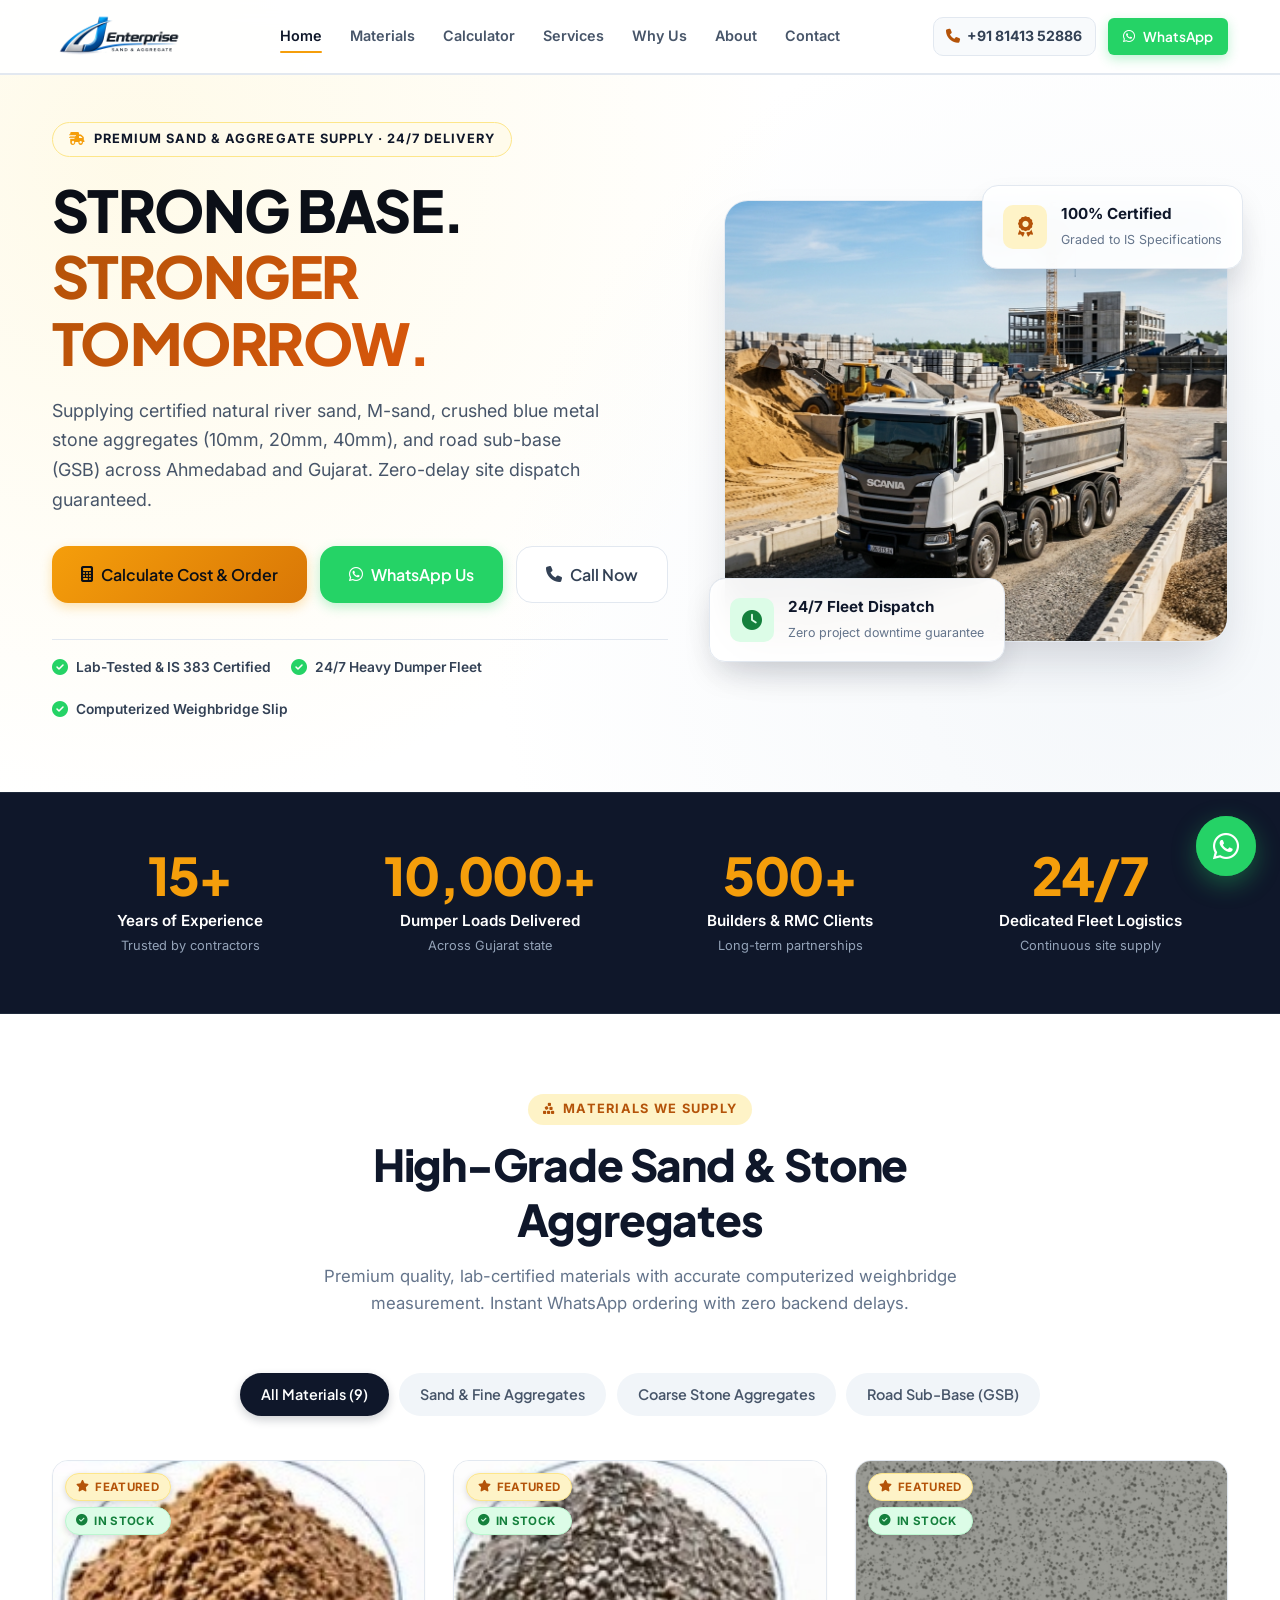
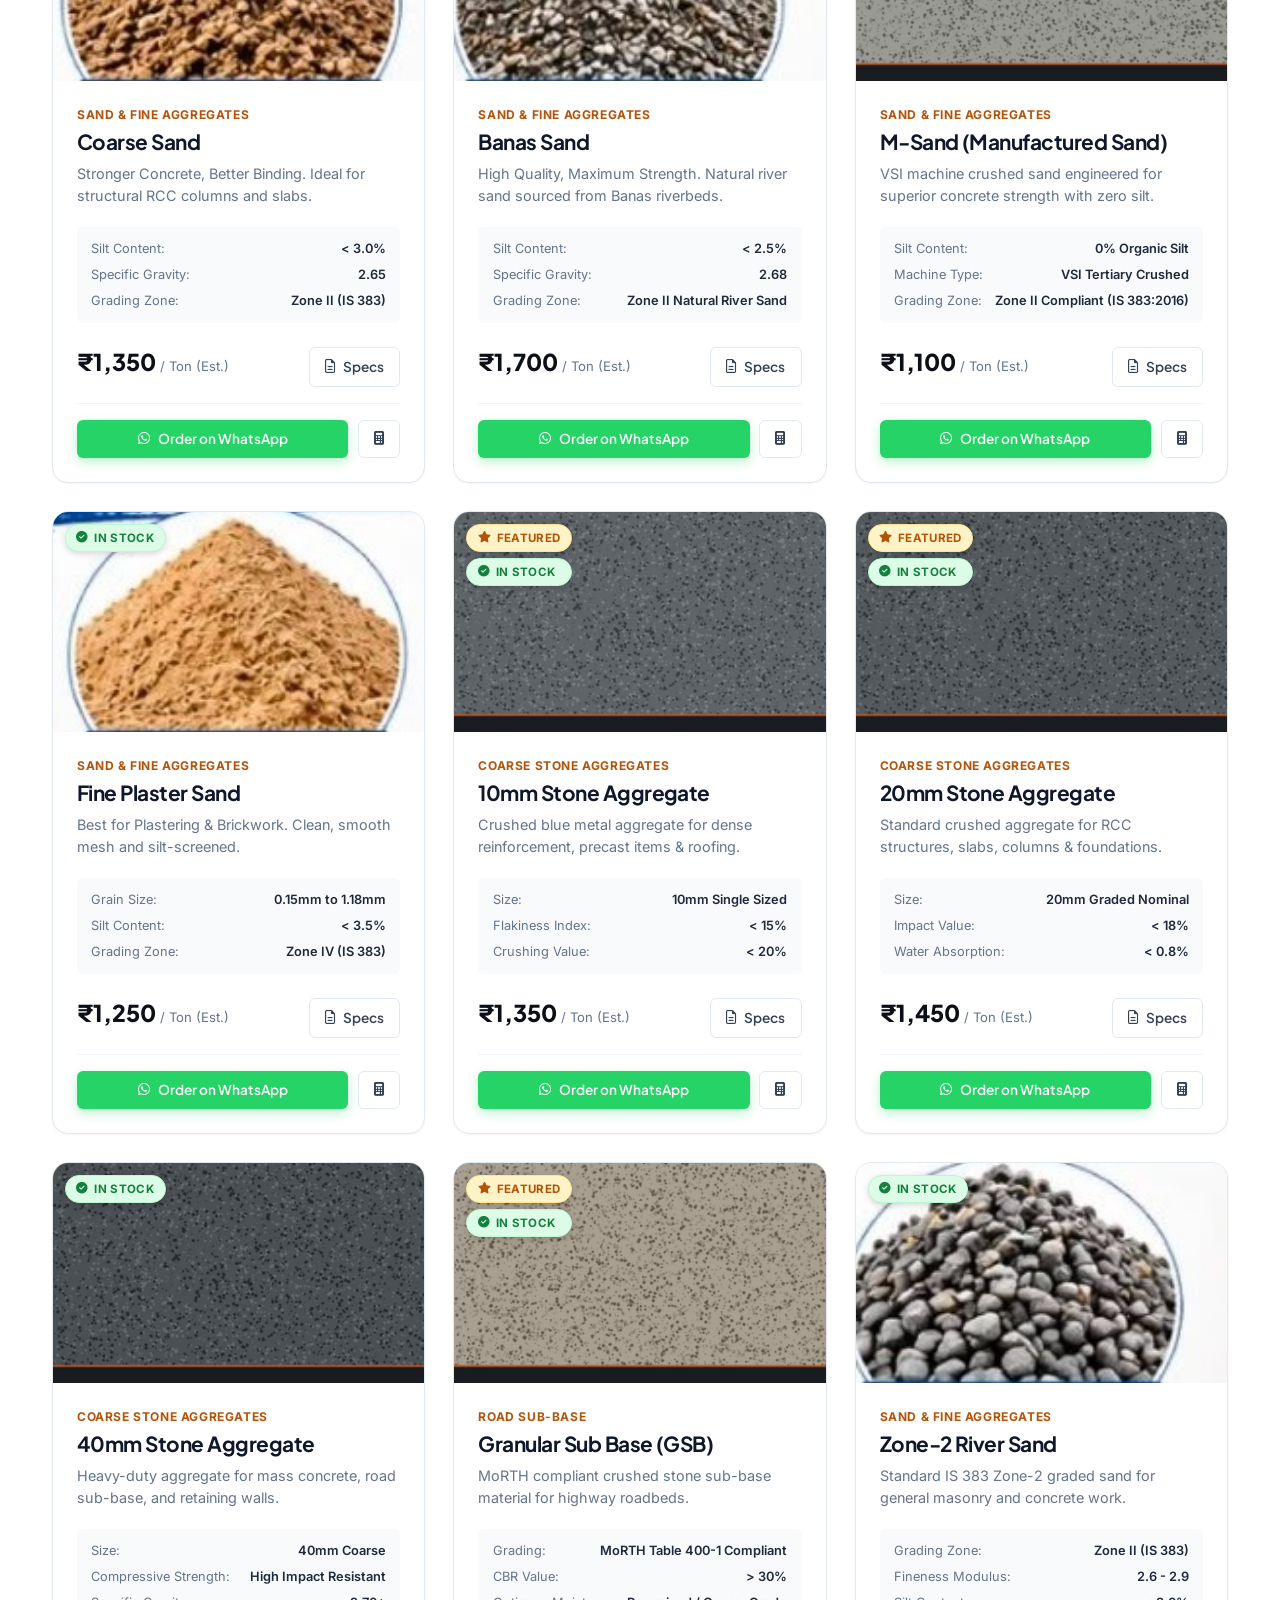
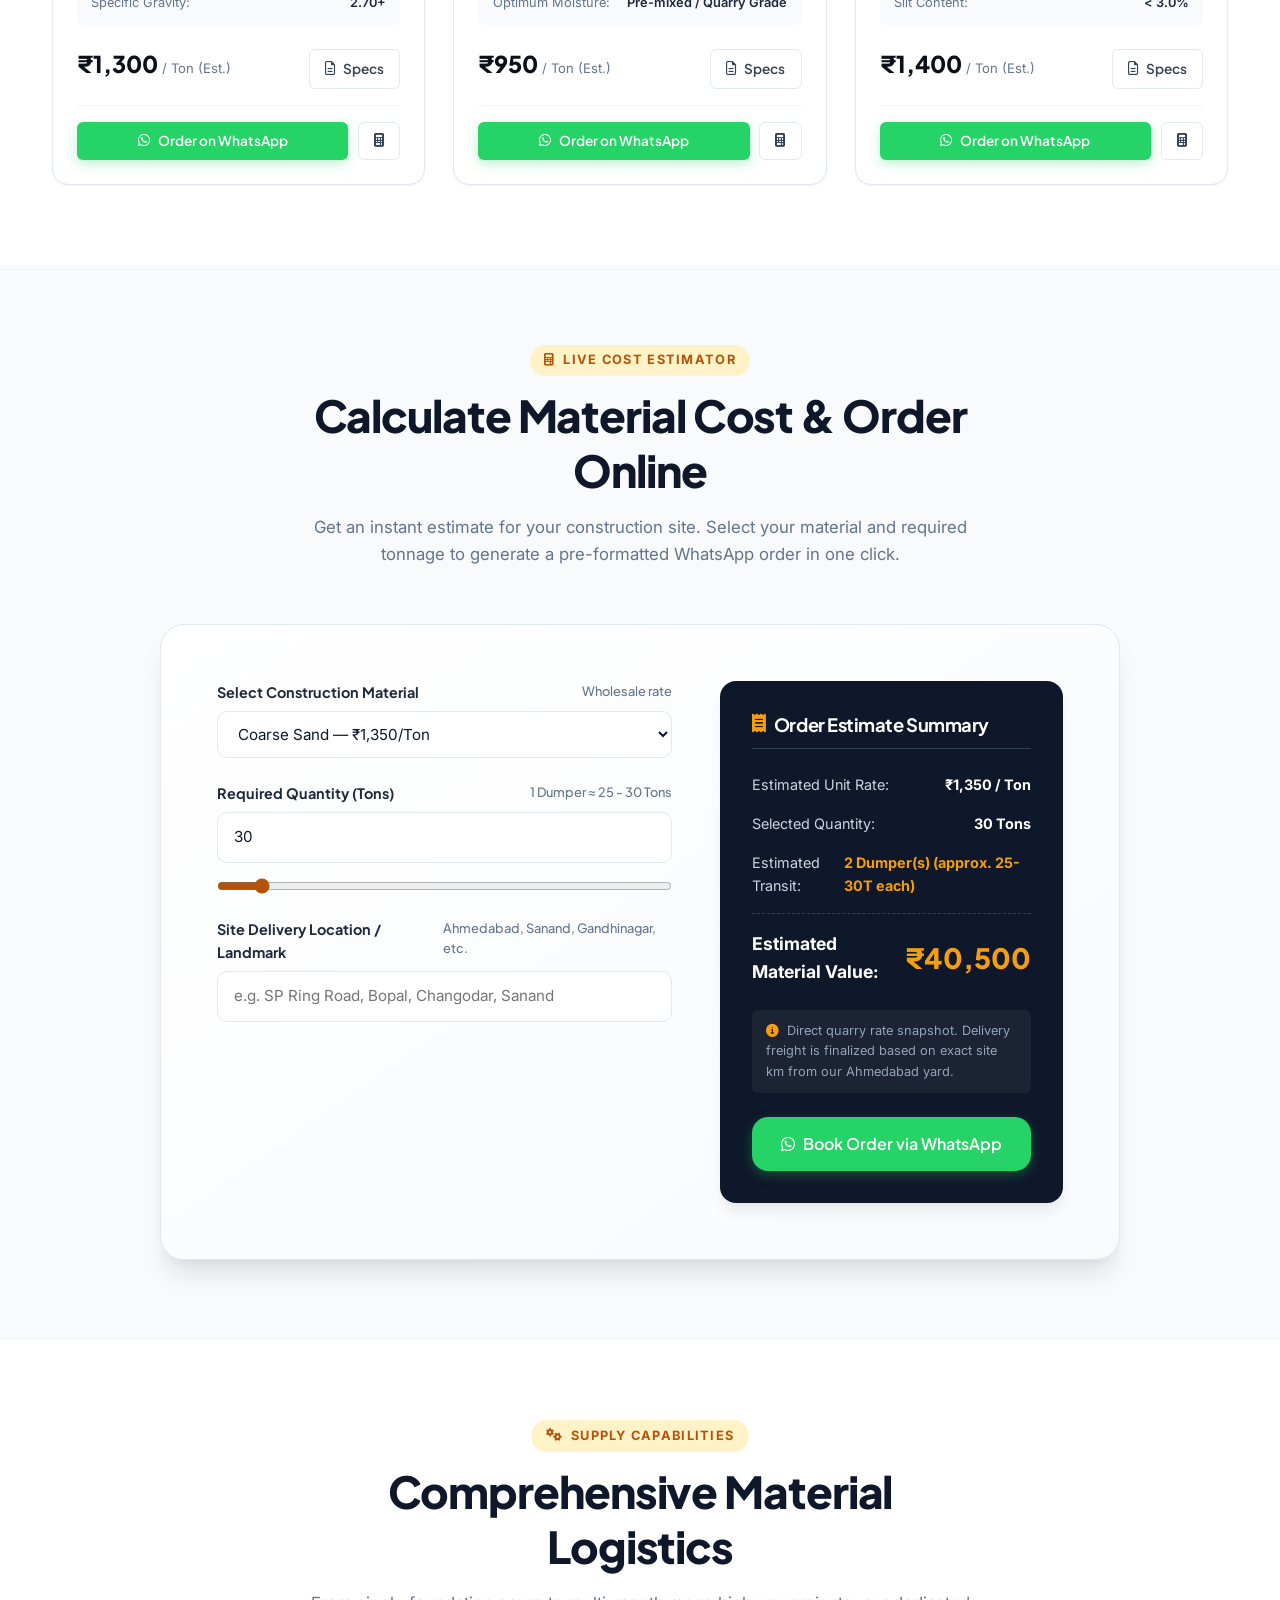
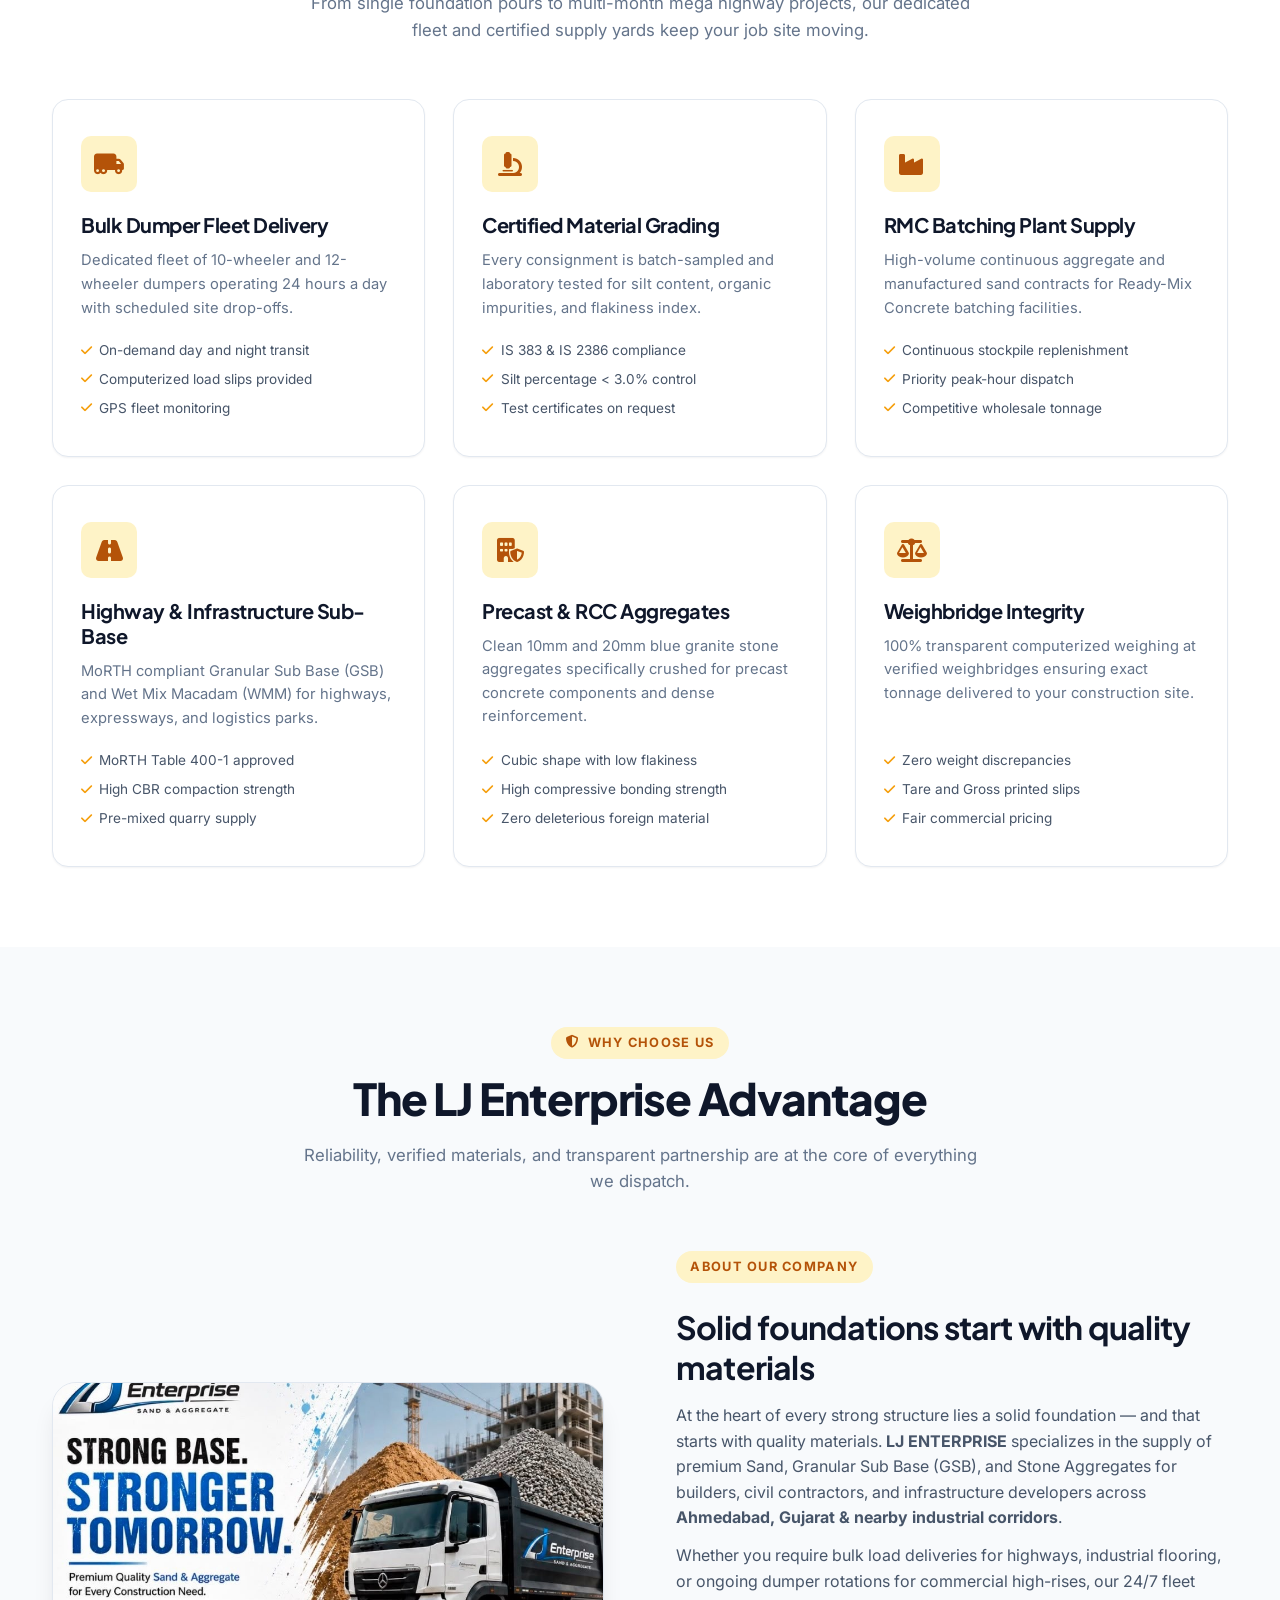
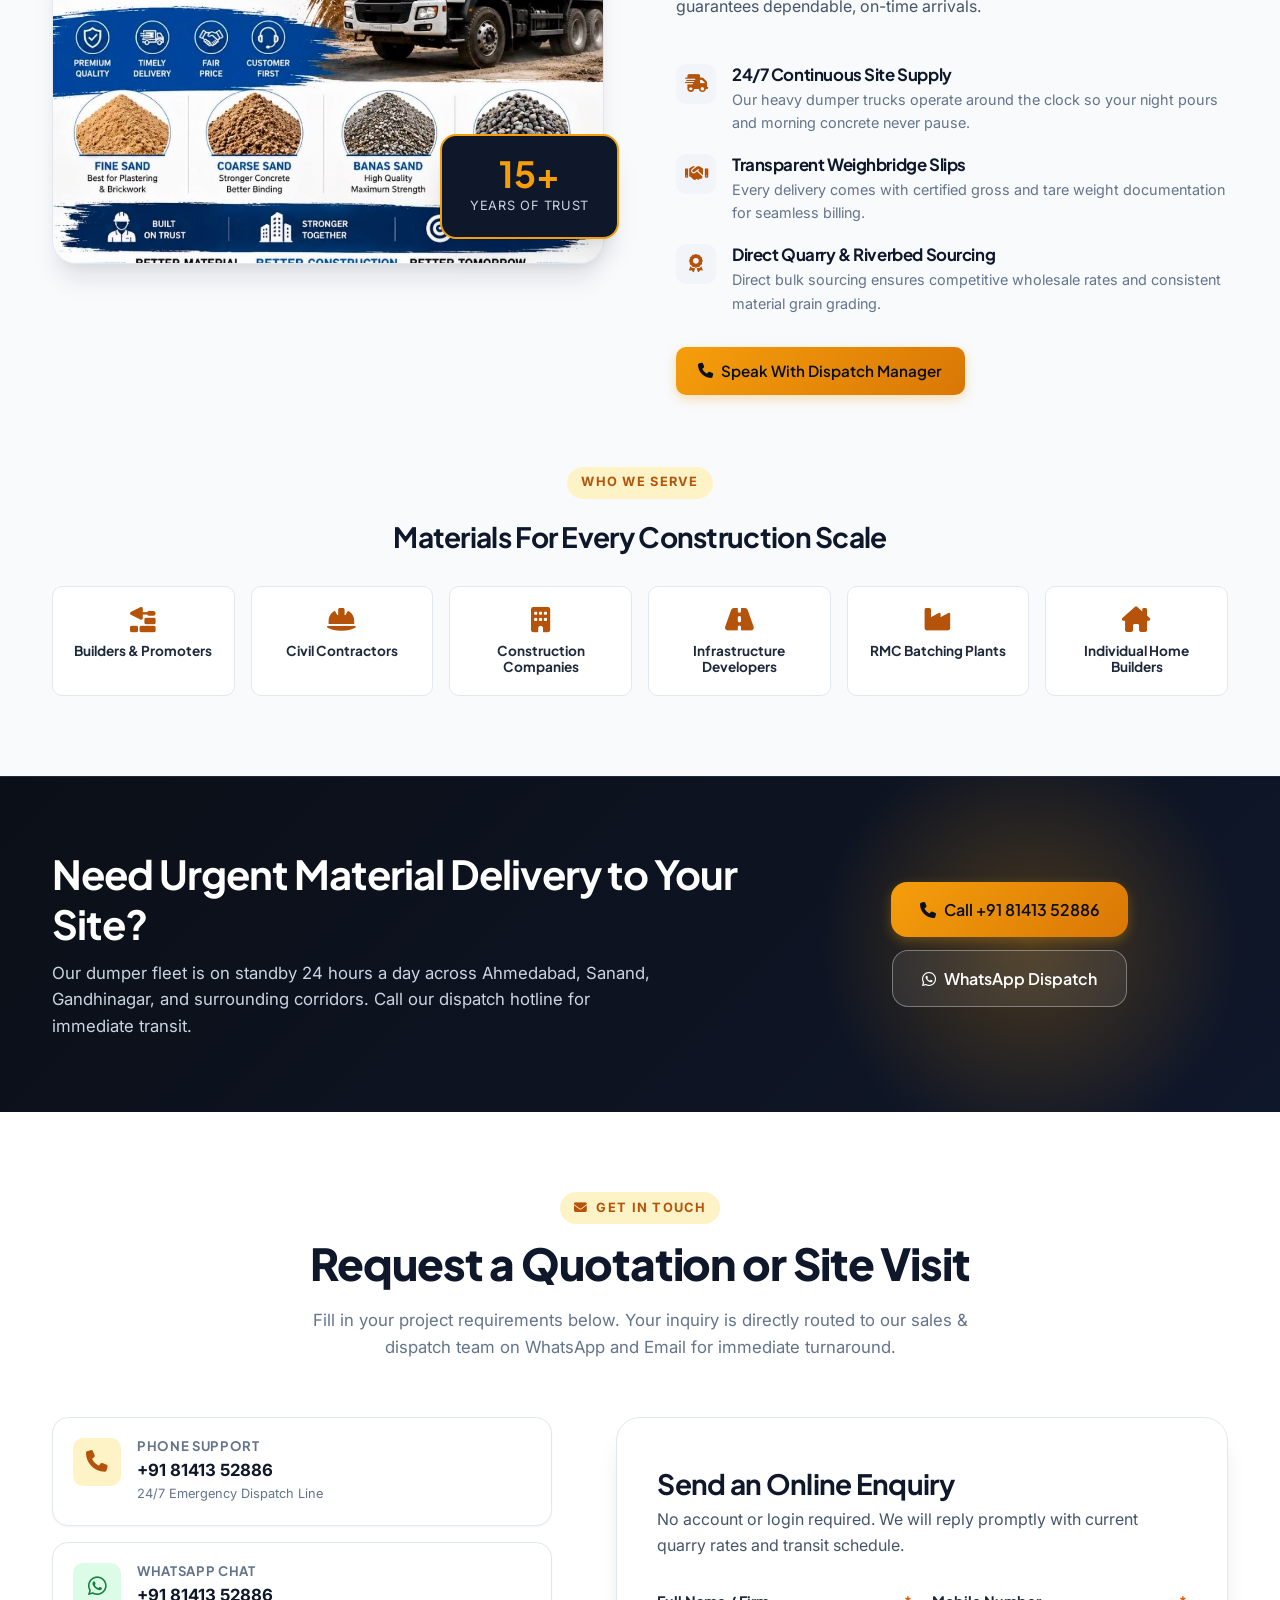
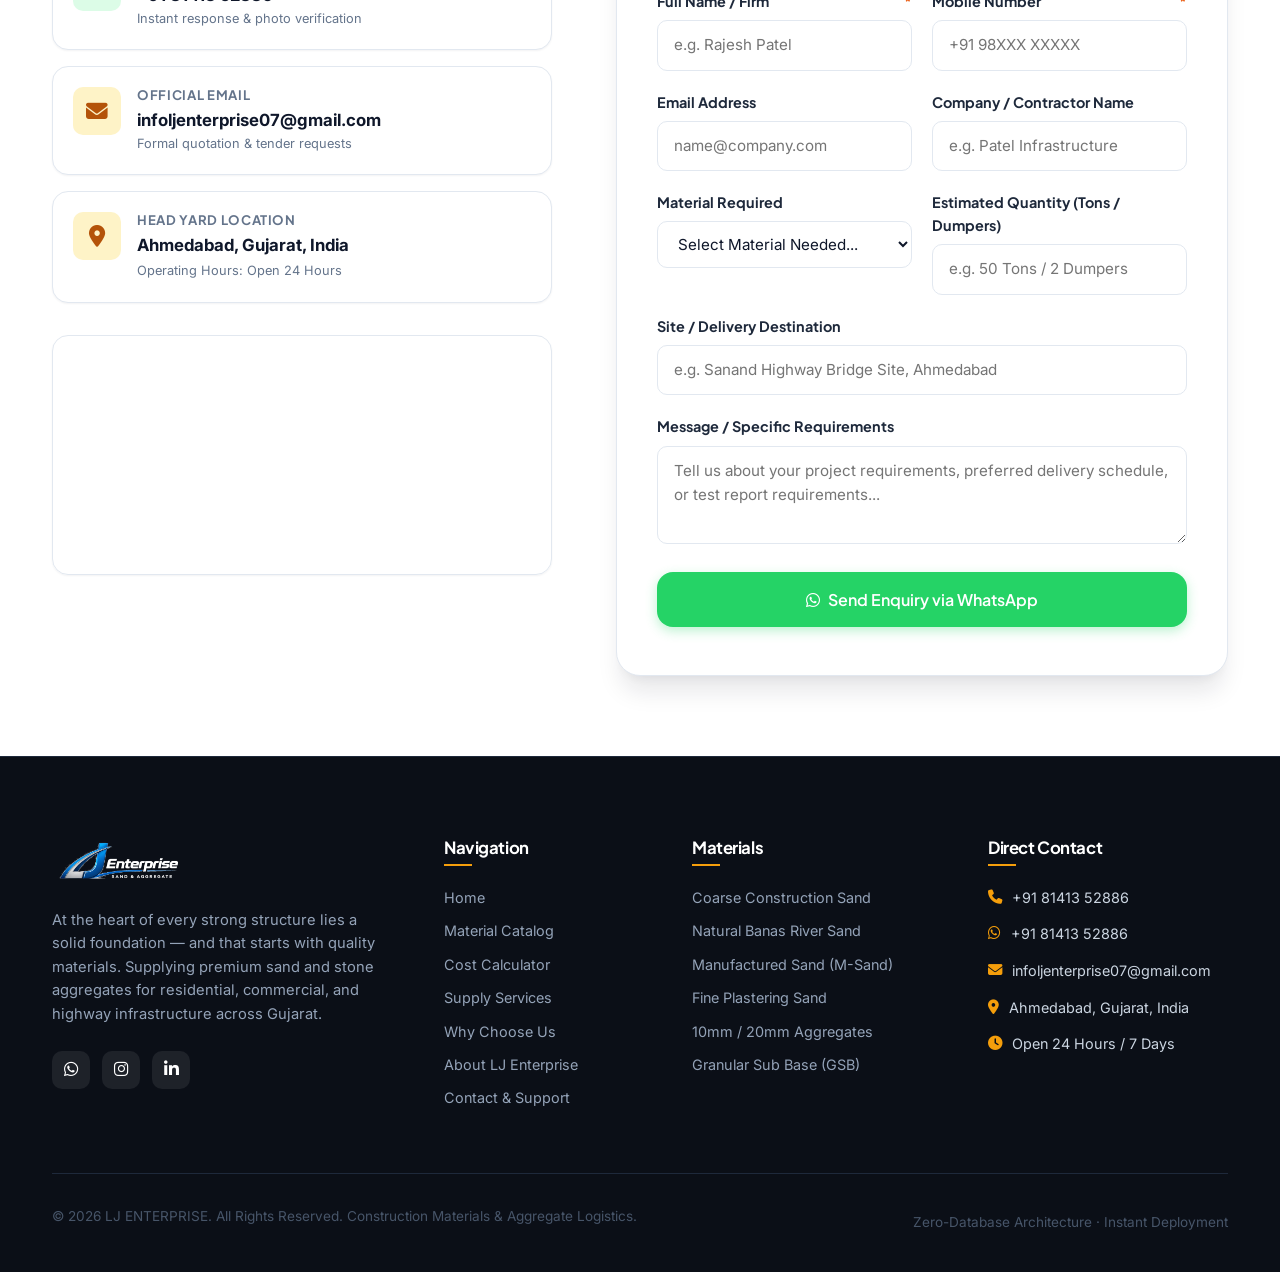
==== commit 2fec321b: "fix(branding): switch navbar to high-visibility dark text logo and clean up redundant brand text" ====
--- a/index.html
+++ b/index.html
@@ -37,13 +37,10 @@
        ========================================================================== -->
   <header class="site-header" id="header">
     <div class="container header-inner">
-      <!-- Brand Logo & Name -->
-      <a href="#home" class="brand" aria-label="LJ Enterprise Home">
-        <img src="assets/logo_transparent.png" alt="LJ Enterprise Logo" class="brand-logo-img">
-        <div class="brand-info">
-          <span class="brand-name">LJ ENTERPRISE</span>
-          <span class="brand-tagline">Sand &amp; Aggregates</span>
-        </div>
+      <!-- Brand Logo -->
+      <a href="#home" class="brand" aria-label="LJ Enterprise - Sand &amp; Aggregates">
+        <img src="assets/logo_transparent_dark_text.png" alt="LJ Enterprise - Sand &amp; Aggregates" class="brand-logo-img">
+        <span class="sr-only">LJ ENTERPRISE - Sand &amp; Aggregates</span>
       </a>
 
       <!-- Desktop Navigation Menu -->
@@ -724,12 +721,9 @@
       <div class="footer-grid">
         <!-- Brand Info -->
         <div class="footer-brand">
-          <a href="#home" class="brand" style="margin-bottom: 0.5rem;">
-            <img src="assets/logo_transparent.png" alt="LJ Enterprise Logo" class="brand-logo-img">
-            <div class="brand-info">
-              <span class="brand-name" style="color:var(--white);">LJ ENTERPRISE</span>
-              <span class="brand-tagline">Sand &amp; Aggregates</span>
-            </div>
+          <a href="#home" class="brand" style="margin-bottom: 0.5rem;" aria-label="LJ Enterprise - Sand &amp; Aggregates">
+            <img src="assets/logo_transparent_white.png" alt="LJ Enterprise - Sand &amp; Aggregates" class="brand-logo-img">
+            <span class="sr-only">LJ ENTERPRISE - Sand &amp; Aggregates</span>
           </a>
           <p>
             At the heart of every strong structure lies a solid foundation — and that starts with quality materials. Supplying premium sand and stone aggregates for residential, commercial, and highway infrastructure across Gujarat.
--- a/css/style.css
+++ b/css/style.css
@@ -388,9 +388,31 @@
 }
 
 .brand-logo-img {
-  height: 48px;
+  height: 52px;
+  max-height: 56px;
   width: auto;
+  max-width: 250px;
   object-fit: contain;
+  display: block;
+  transition: transform var(--transition-fast);
+}
+
+.brand:hover .brand-logo-img {
+  transform: translateY(-1px);
+}
+
+@media (max-width: 768px) {
+  .brand-logo-img {
+    height: 42px;
+    max-width: 190px;
+  }
+}
+
+@media (max-width: 420px) {
+  .brand-logo-img {
+    height: 36px;
+    max-width: 155px;
+  }
 }
 
 .brand-info {
@@ -413,6 +435,19 @@
   text-transform: uppercase;
   letter-spacing: 0.08em;
   color: var(--primary-dark);
+}
+
+/* Screen reader utility */
+.sr-only {
+  position: absolute;
+  width: 1px;
+  height: 1px;
+  padding: 0;
+  margin: -1px;
+  overflow: hidden;
+  clip: rect(0, 0, 0, 0);
+  white-space: nowrap;
+  border: 0;
 }
 
 /* Navigation Links */
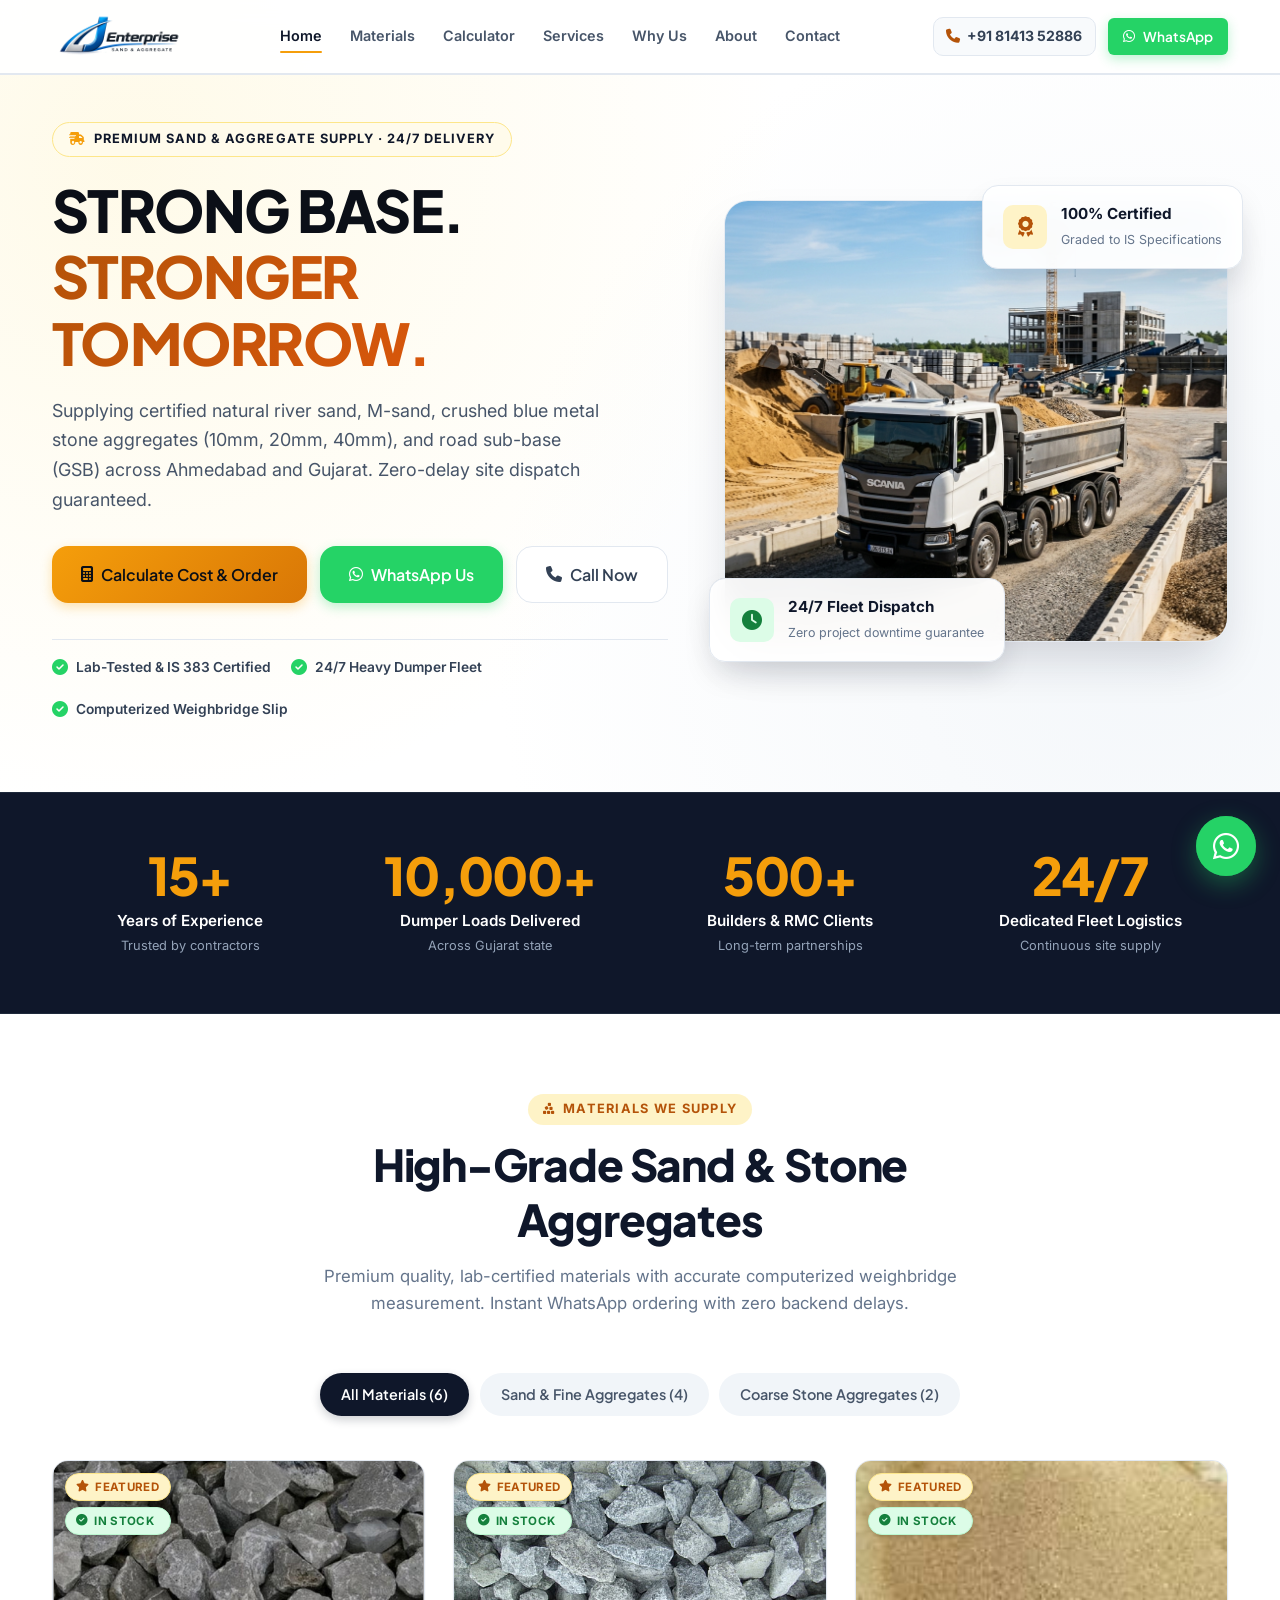
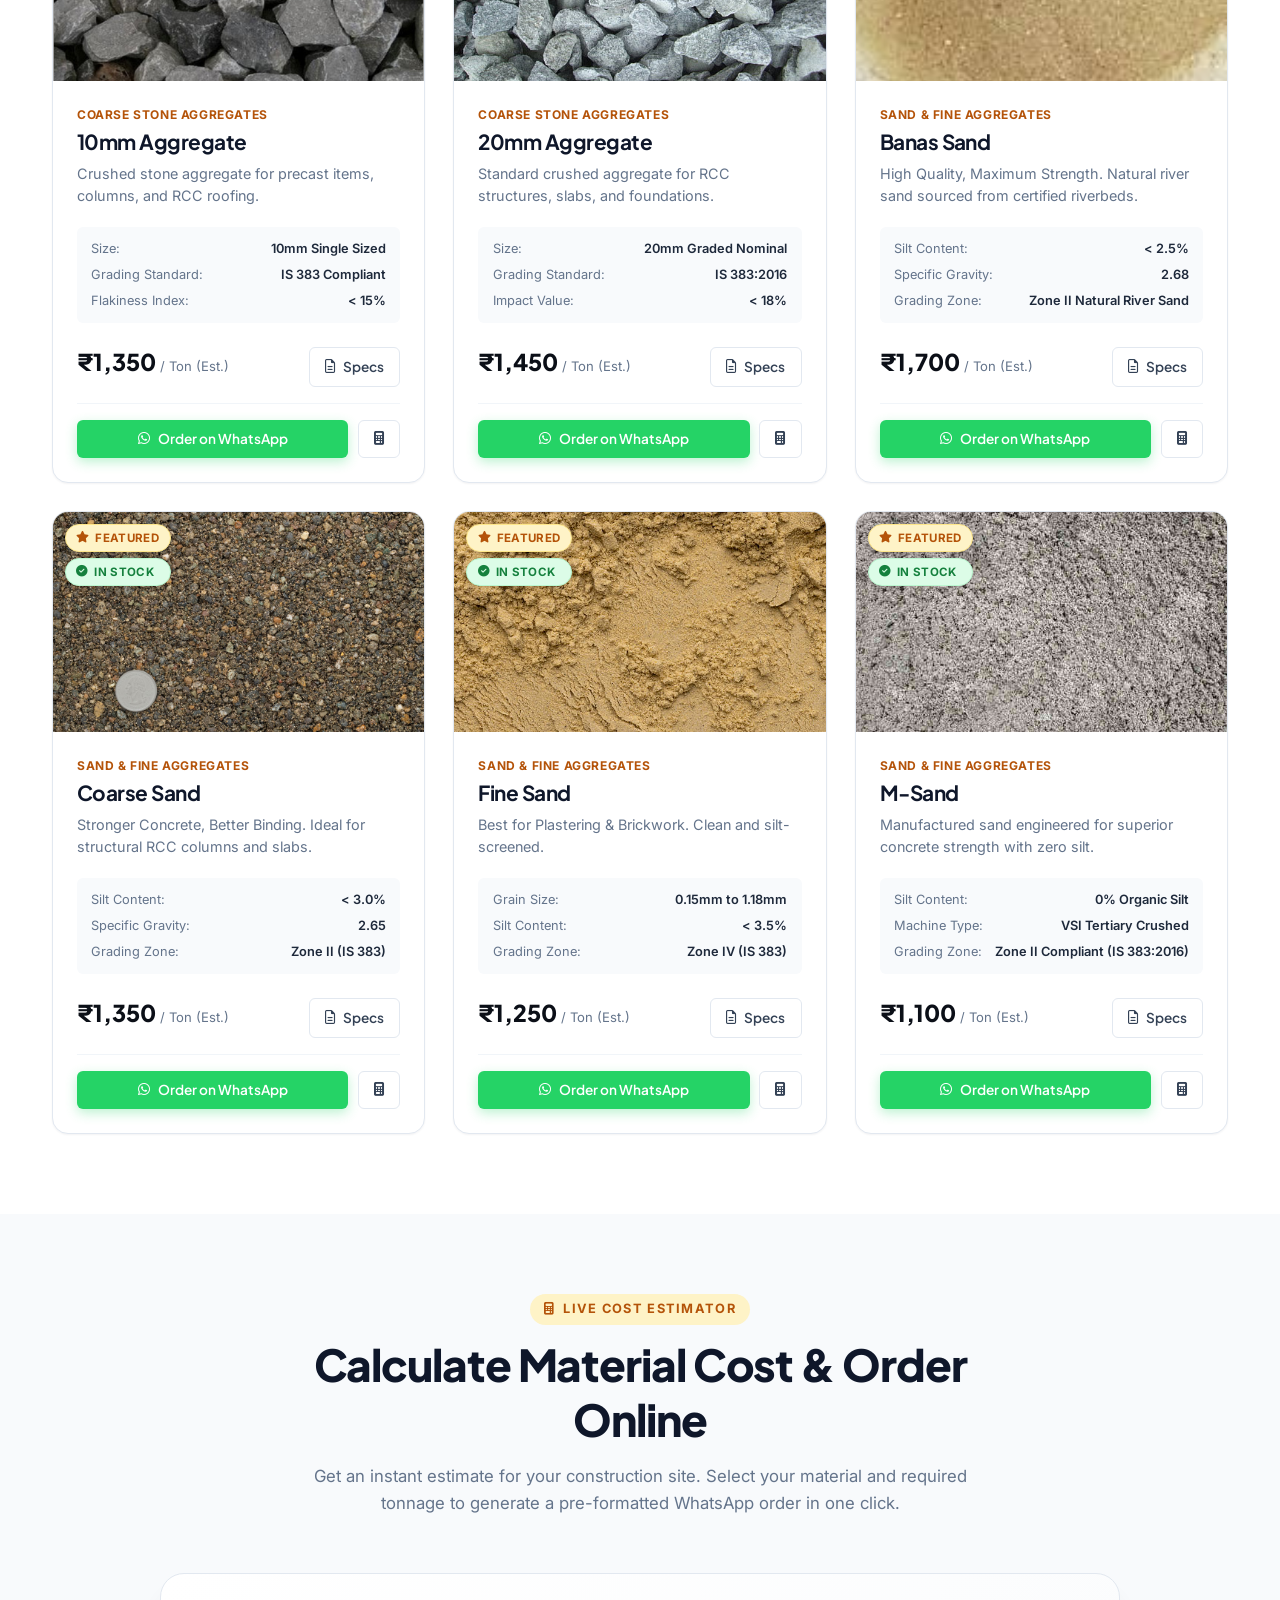
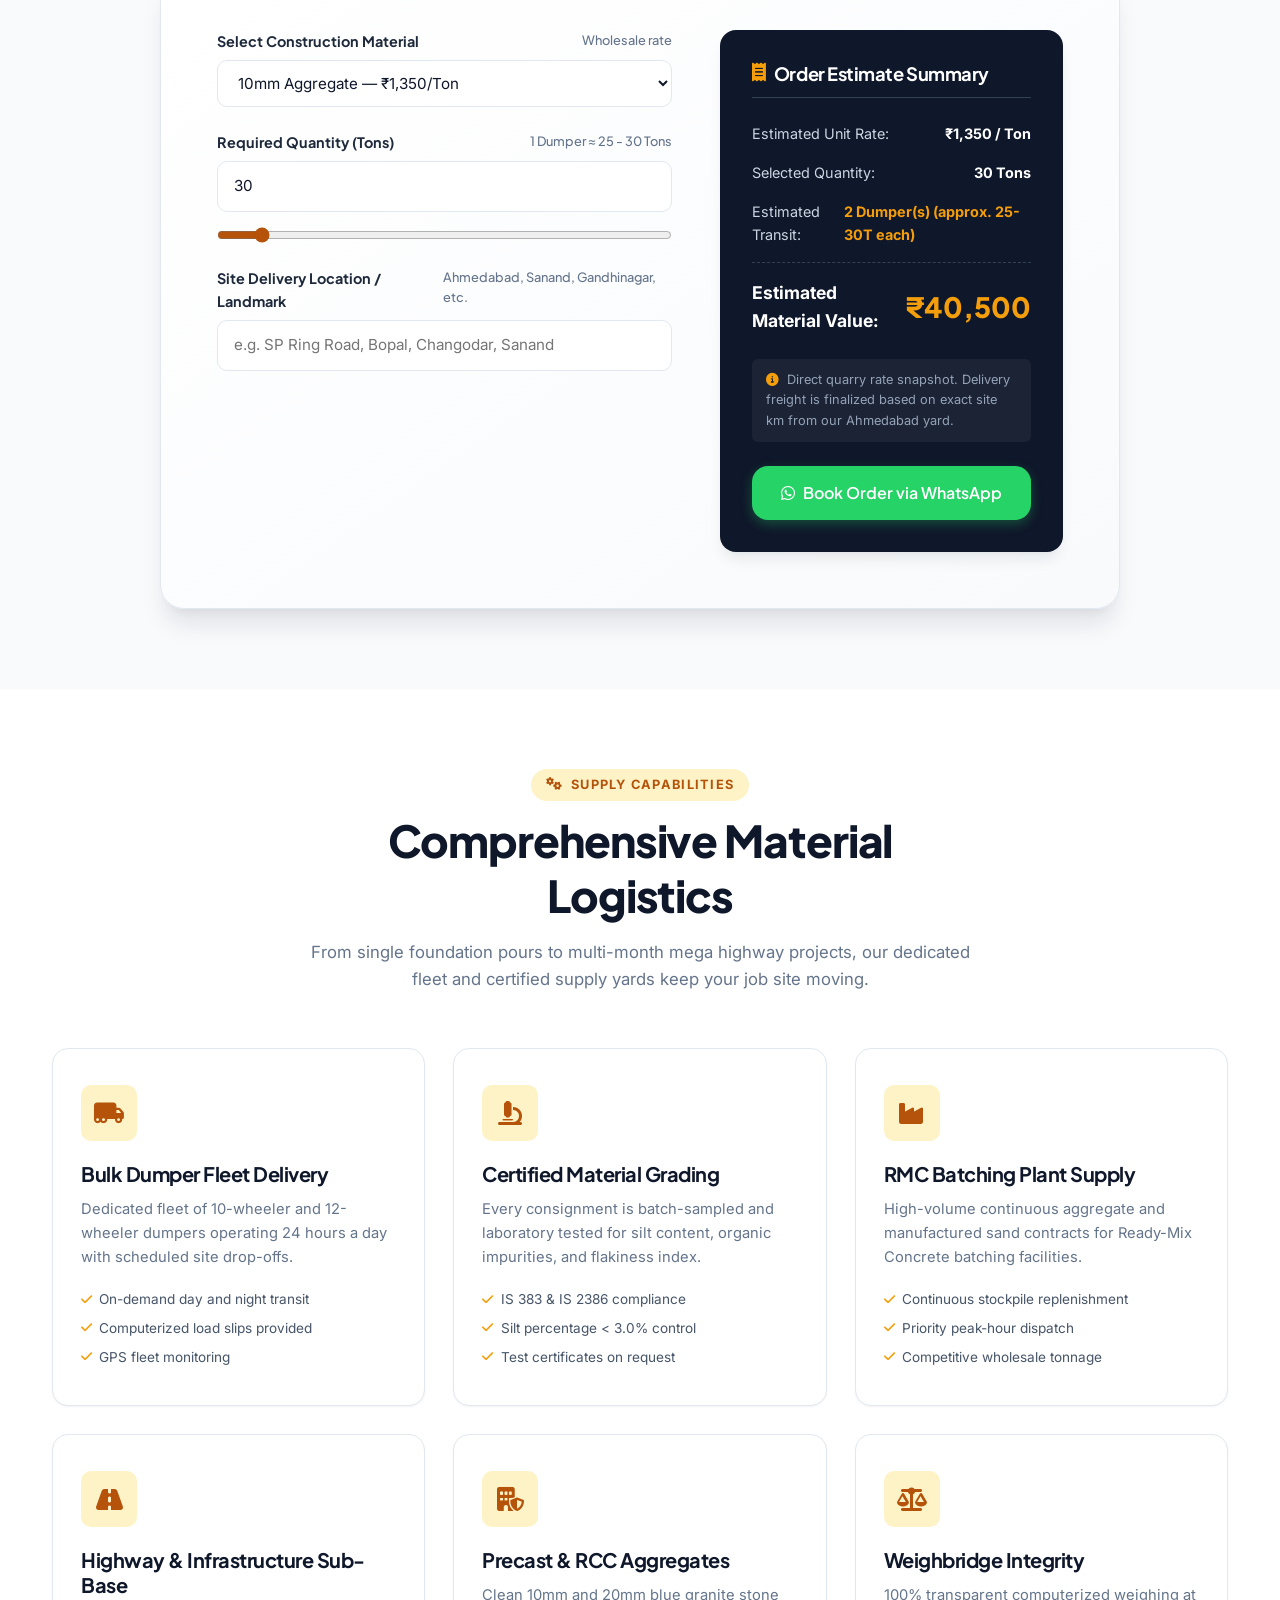
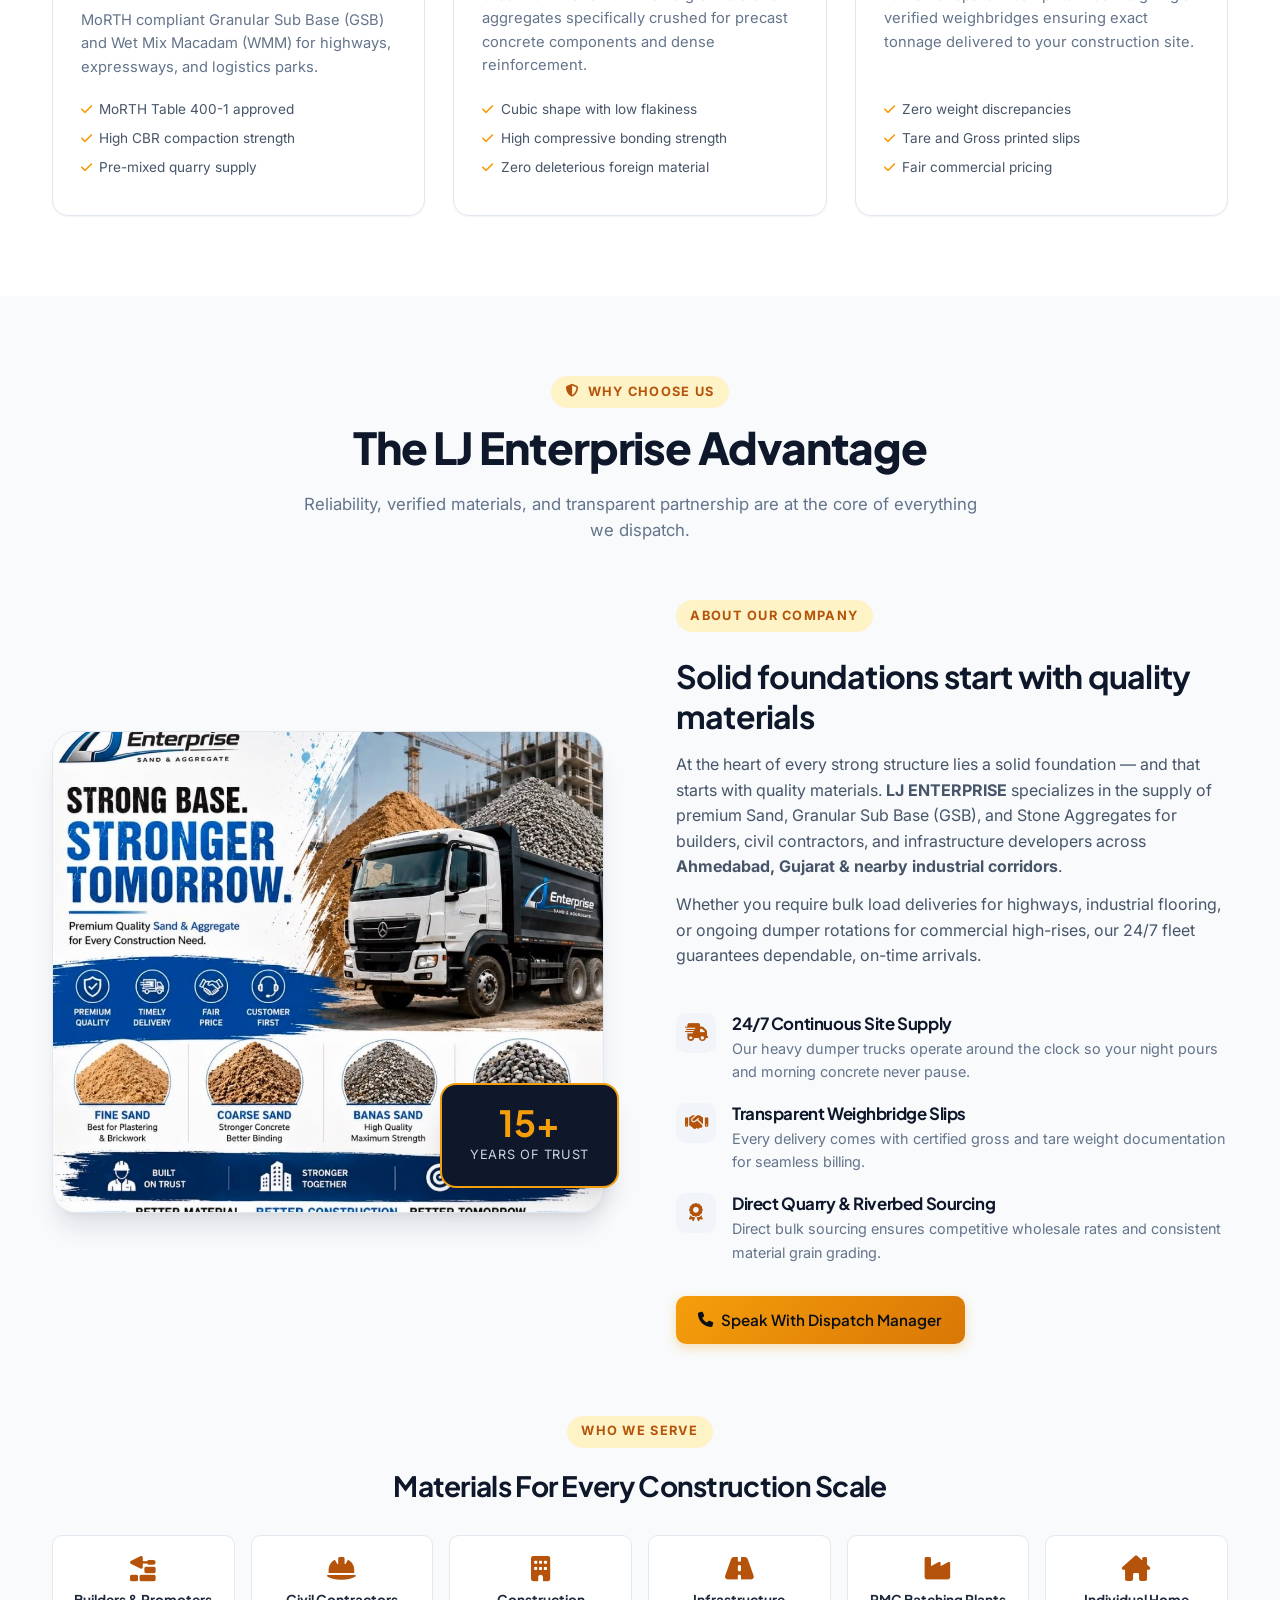
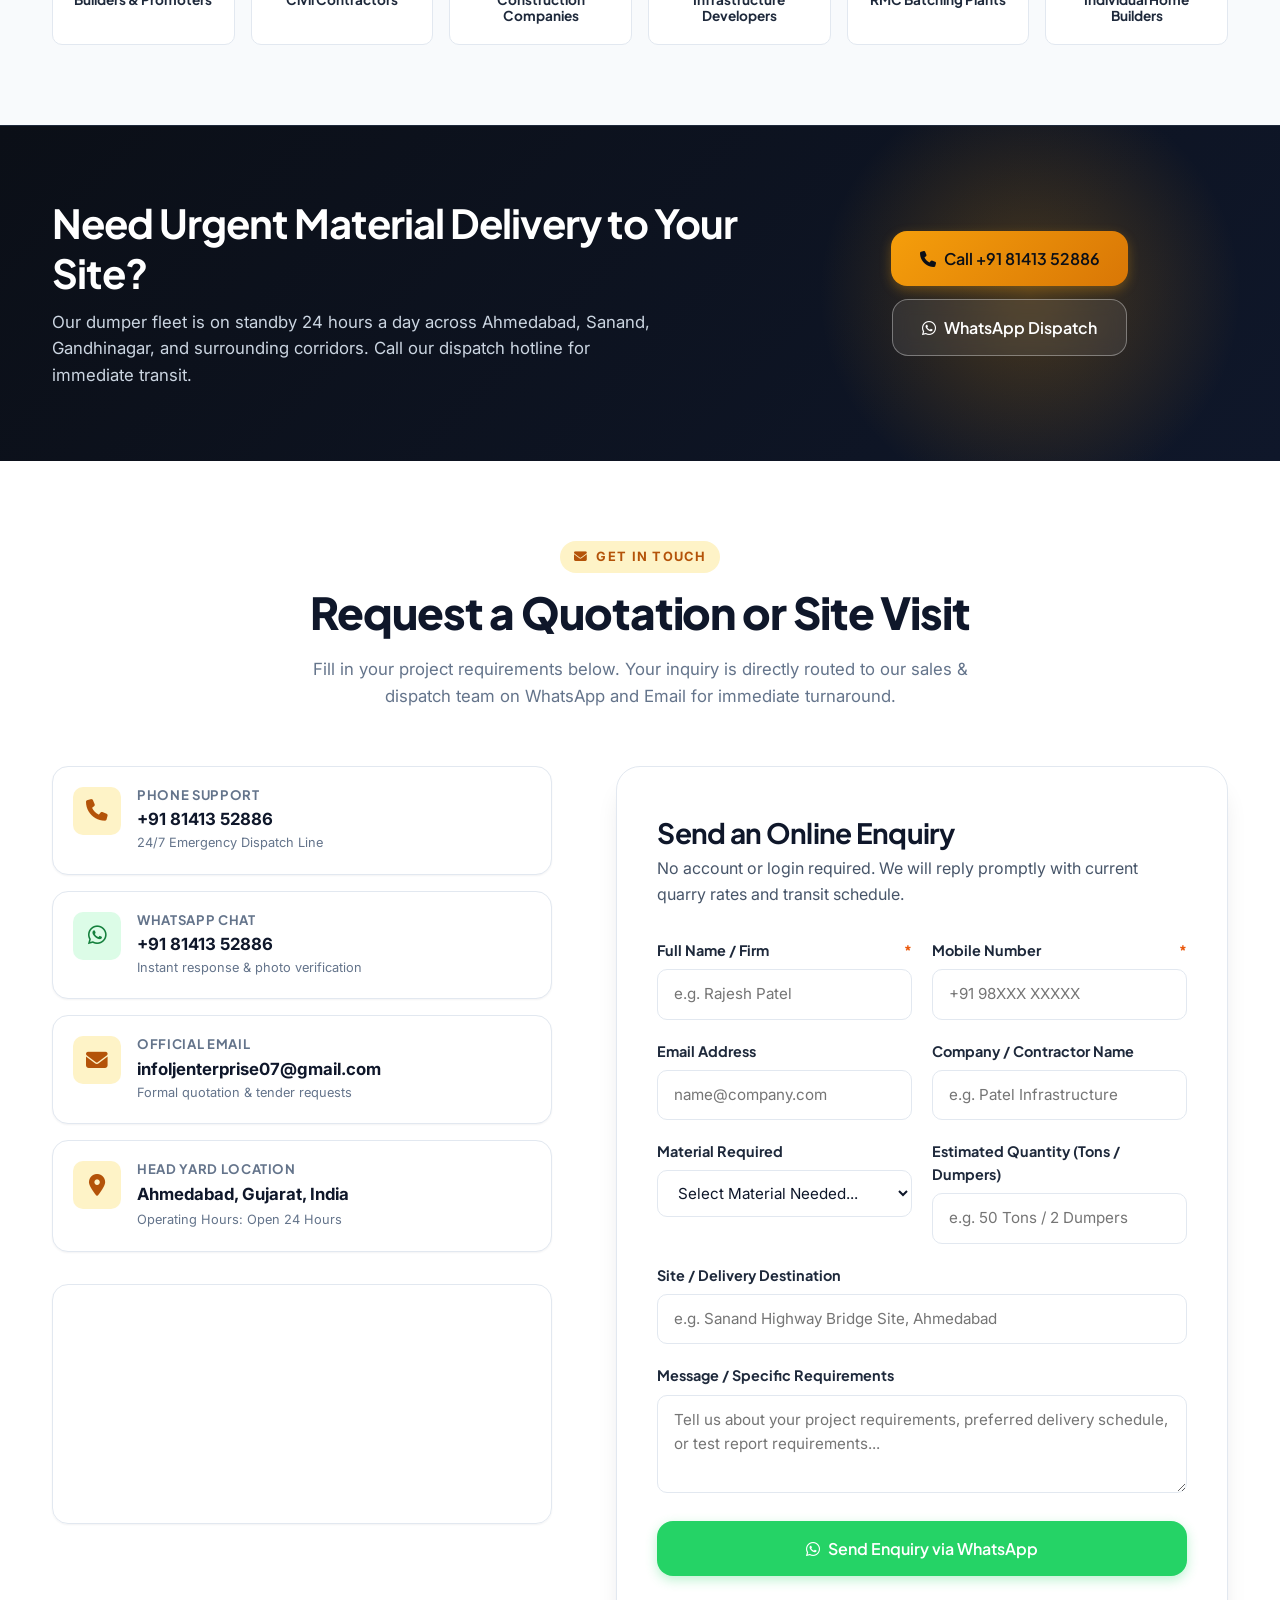
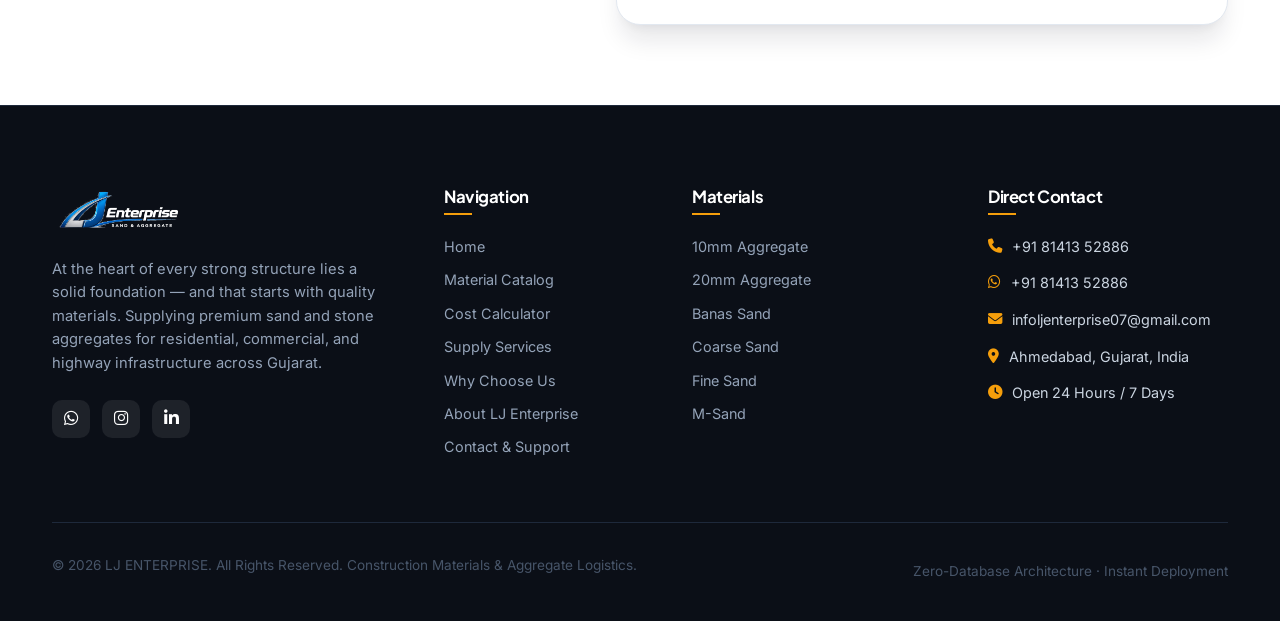
==== commit 3309043a: "feat: update catalog to 6 primary products with new photos and synchronized database" ====
--- a/index.html
+++ b/index.html
@@ -227,10 +227,9 @@
 
         <!-- Filter Buttons -->
         <div class="catalog-filters fade-up">
-          <button type="button" class="filter-btn active" data-filter="all">All Materials (9)</button>
-          <button type="button" class="filter-btn" data-filter="sand">Sand &amp; Fine Aggregates</button>
-          <button type="button" class="filter-btn" data-filter="stone">Coarse Stone Aggregates</button>
-          <button type="button" class="filter-btn" data-filter="subbase">Road Sub-Base (GSB)</button>
+          <button type="button" class="filter-btn active" data-filter="all">All Materials (6)</button>
+          <button type="button" class="filter-btn" data-filter="sand">Sand &amp; Fine Aggregates (4)</button>
+          <button type="button" class="filter-btn" data-filter="stone">Coarse Stone Aggregates (2)</button>
         </div>
 
         <!-- Product Cards Grid (Rendered by JS with complete static data) -->
@@ -759,12 +758,12 @@
         <div class="footer-col">
           <h4>Materials</h4>
           <ul class="footer-links">
-            <li><a href="#products">Coarse Construction Sand</a></li>
-            <li><a href="#products">Natural Banas River Sand</a></li>
-            <li><a href="#products">Manufactured Sand (M-Sand)</a></li>
-            <li><a href="#products">Fine Plastering Sand</a></li>
-            <li><a href="#products">10mm / 20mm Aggregates</a></li>
-            <li><a href="#products">Granular Sub Base (GSB)</a></li>
+            <li><a href="#products">10mm Aggregate</a></li>
+            <li><a href="#products">20mm Aggregate</a></li>
+            <li><a href="#products">Banas Sand</a></li>
+            <li><a href="#products">Coarse Sand</a></li>
+            <li><a href="#products">Fine Sand</a></li>
+            <li><a href="#products">M-Sand</a></li>
           </ul>
         </div>
 
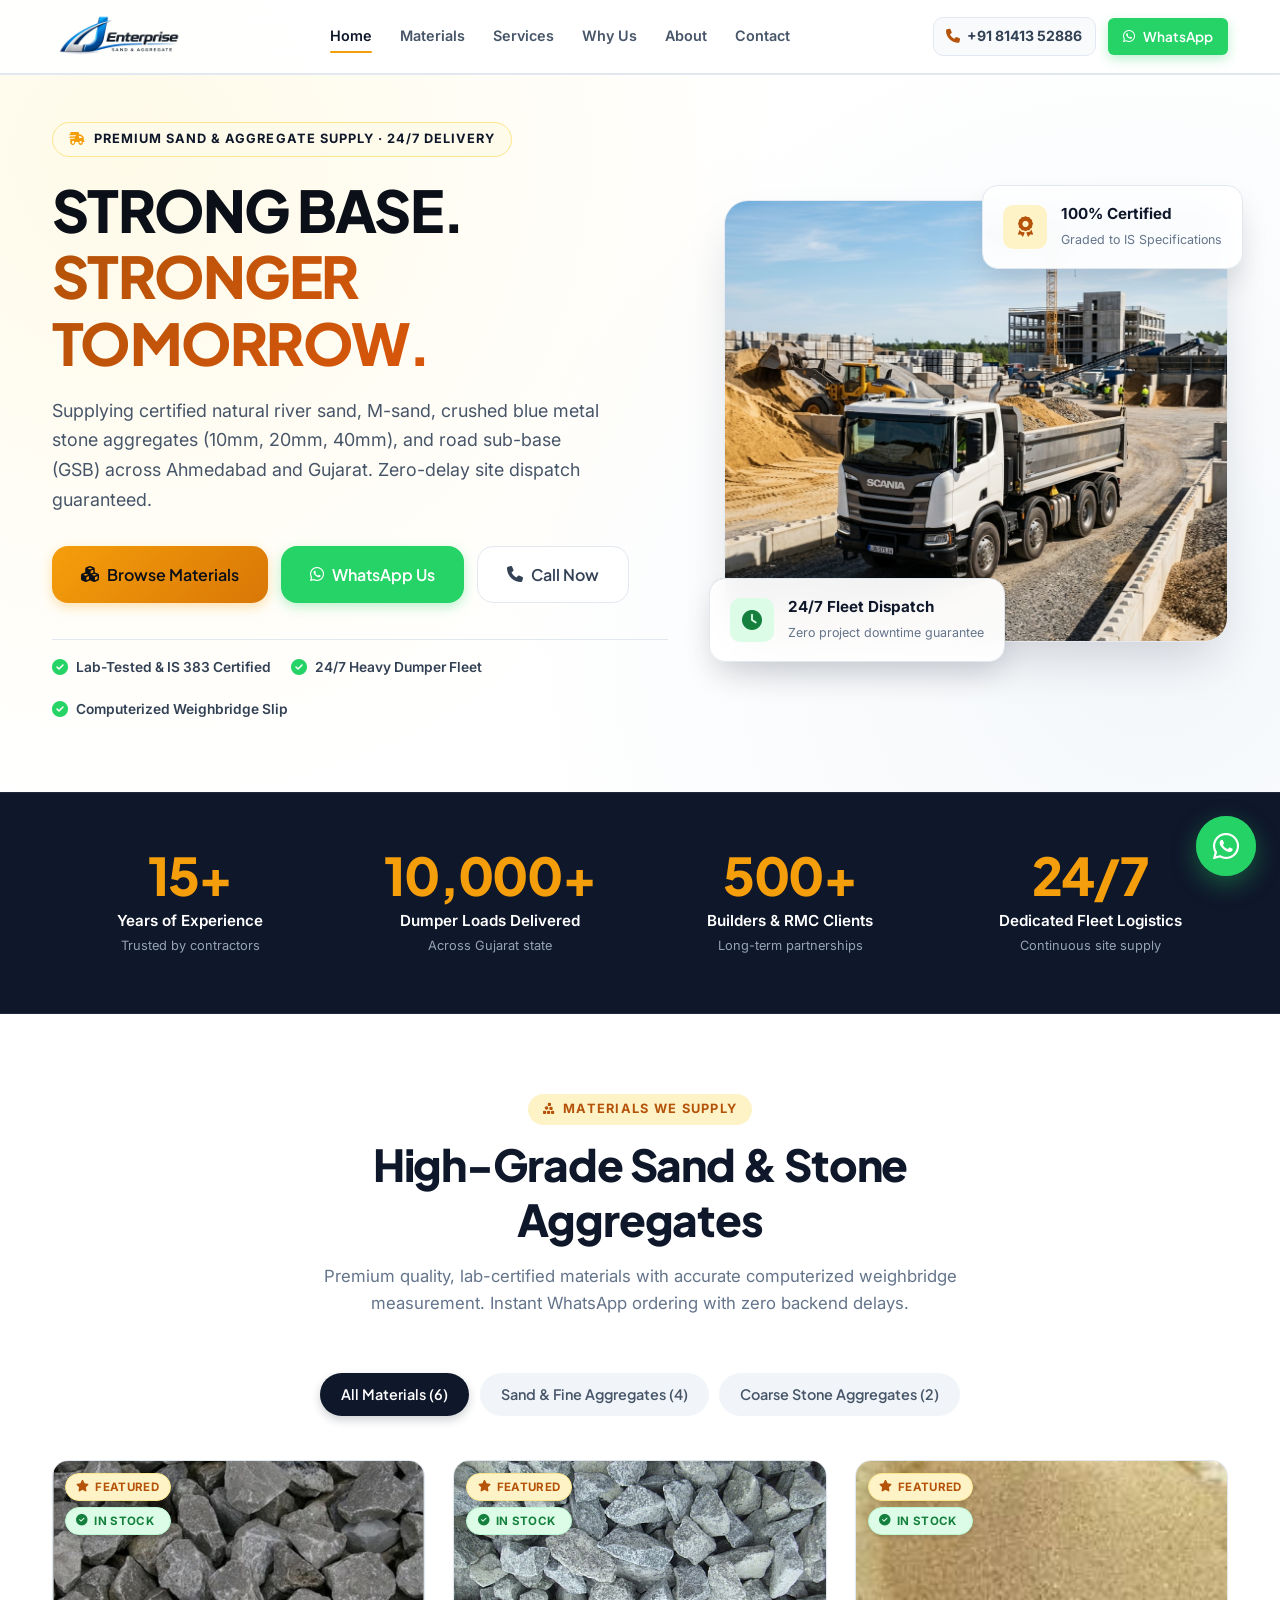
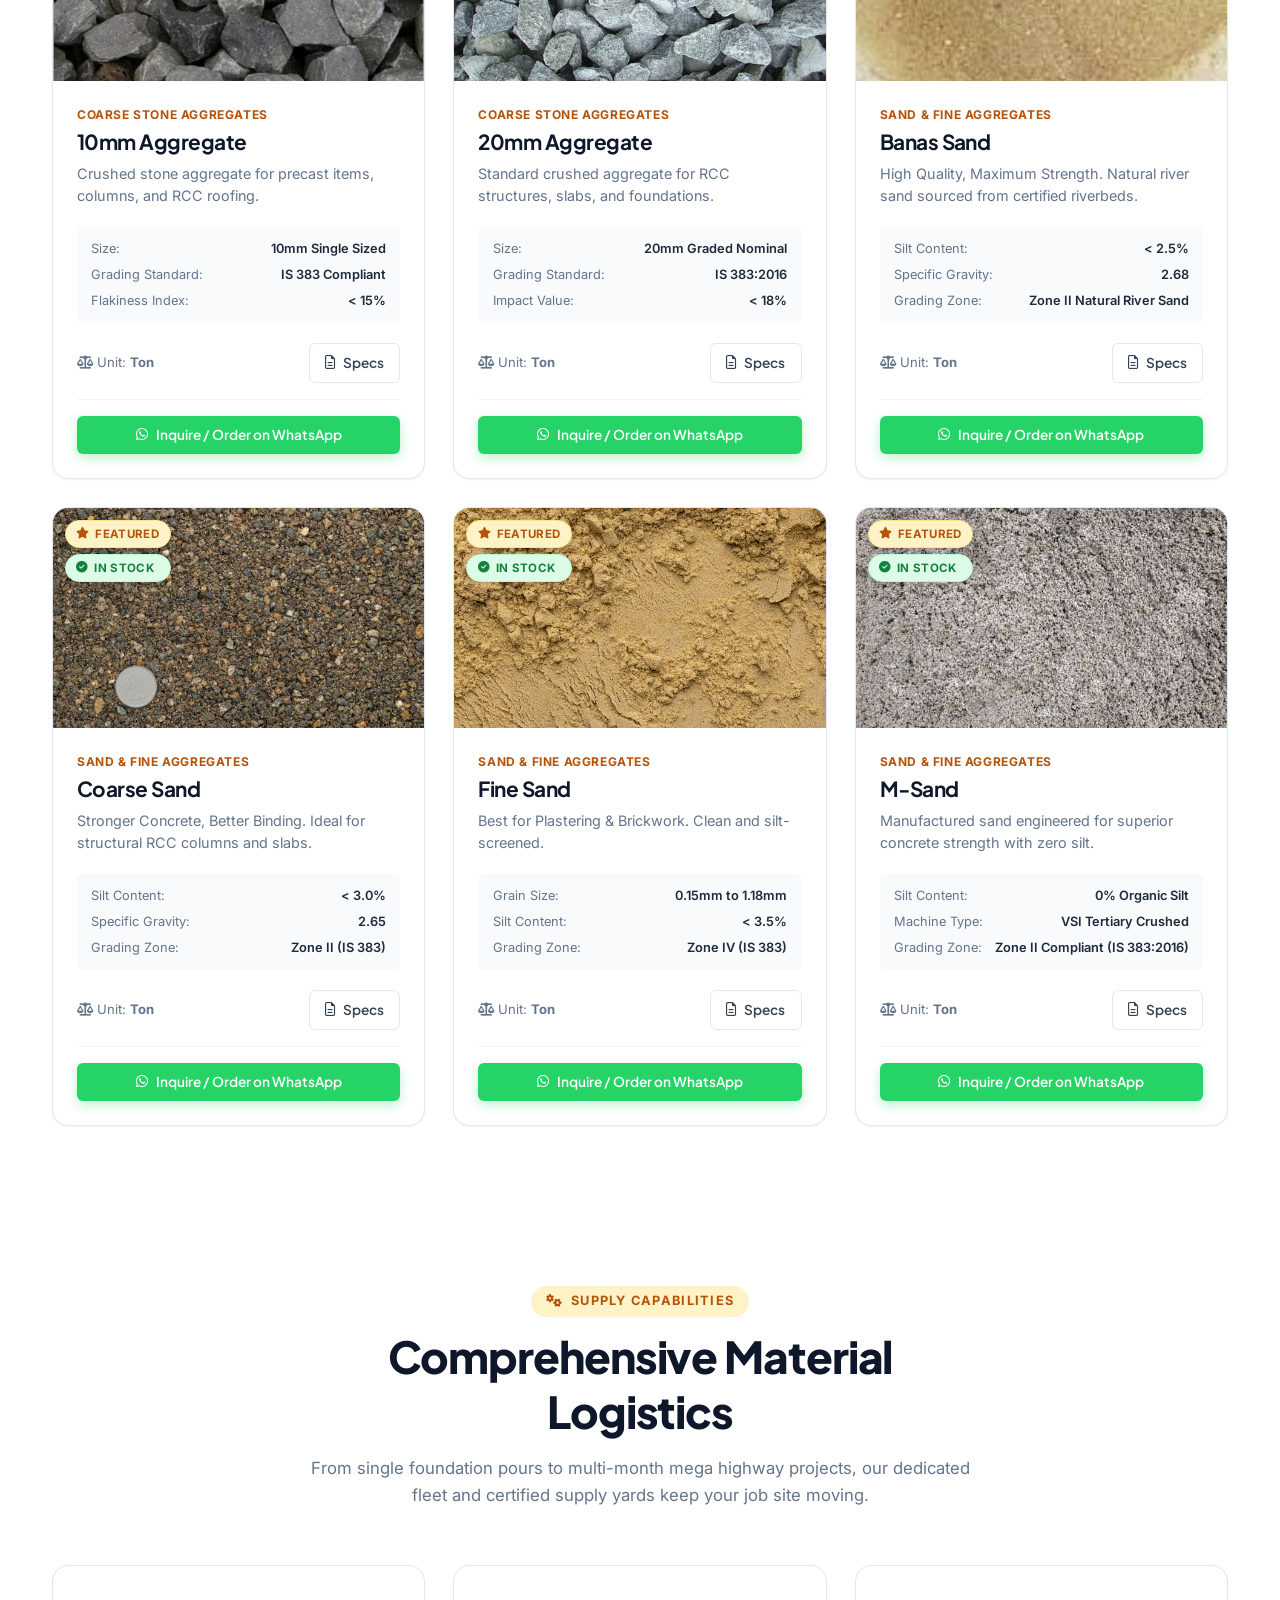
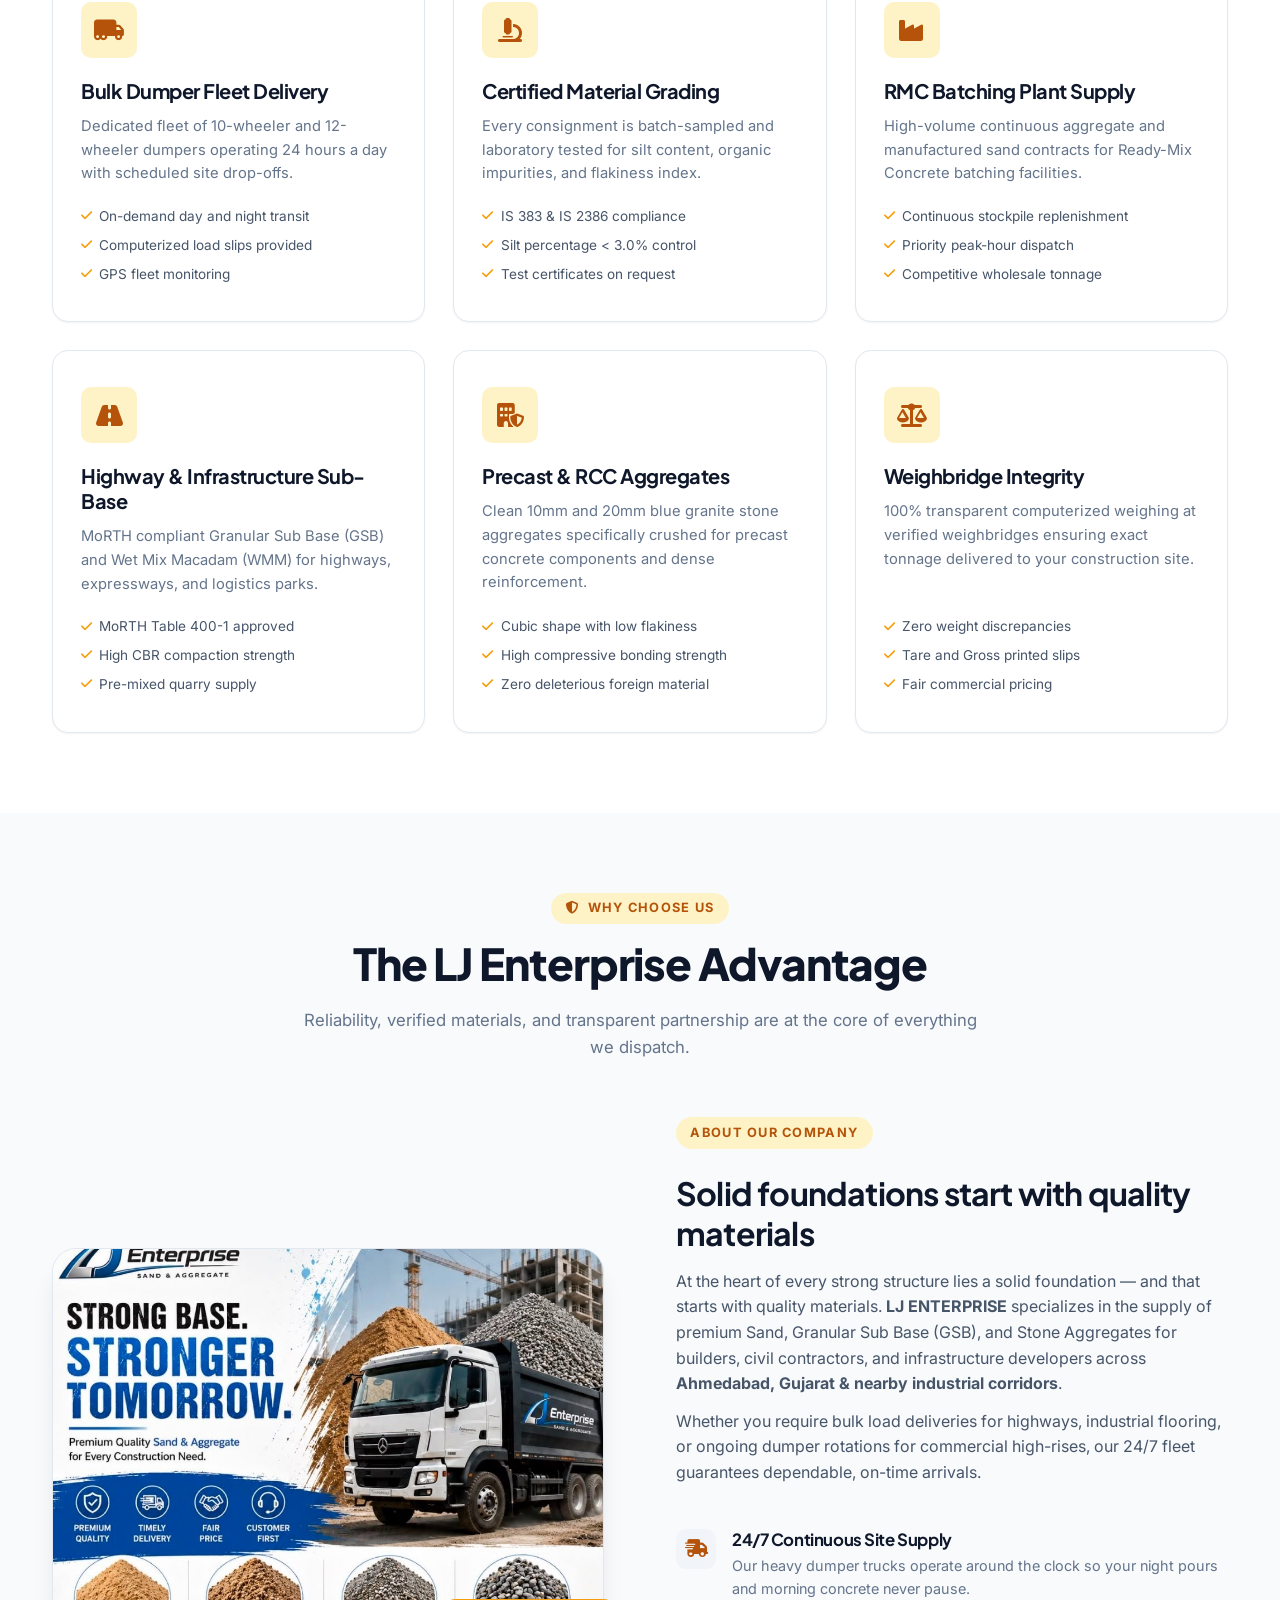
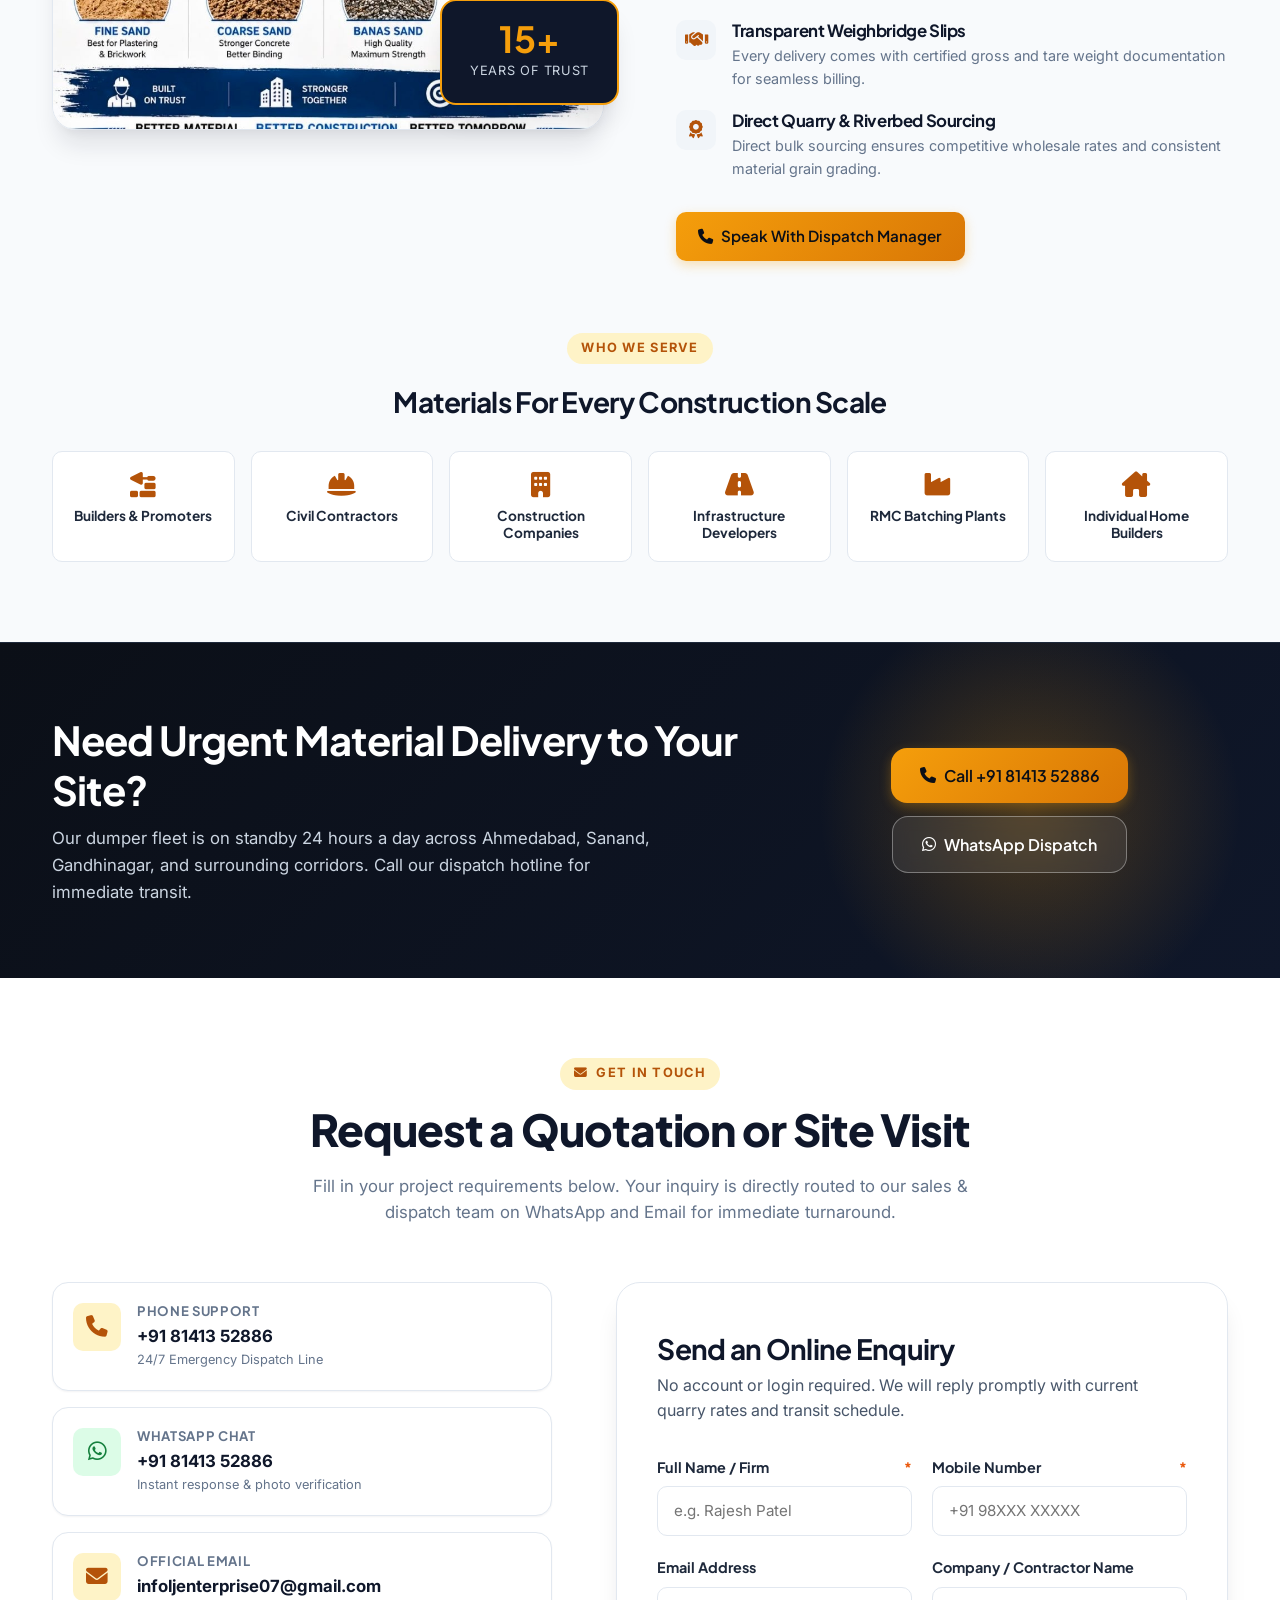
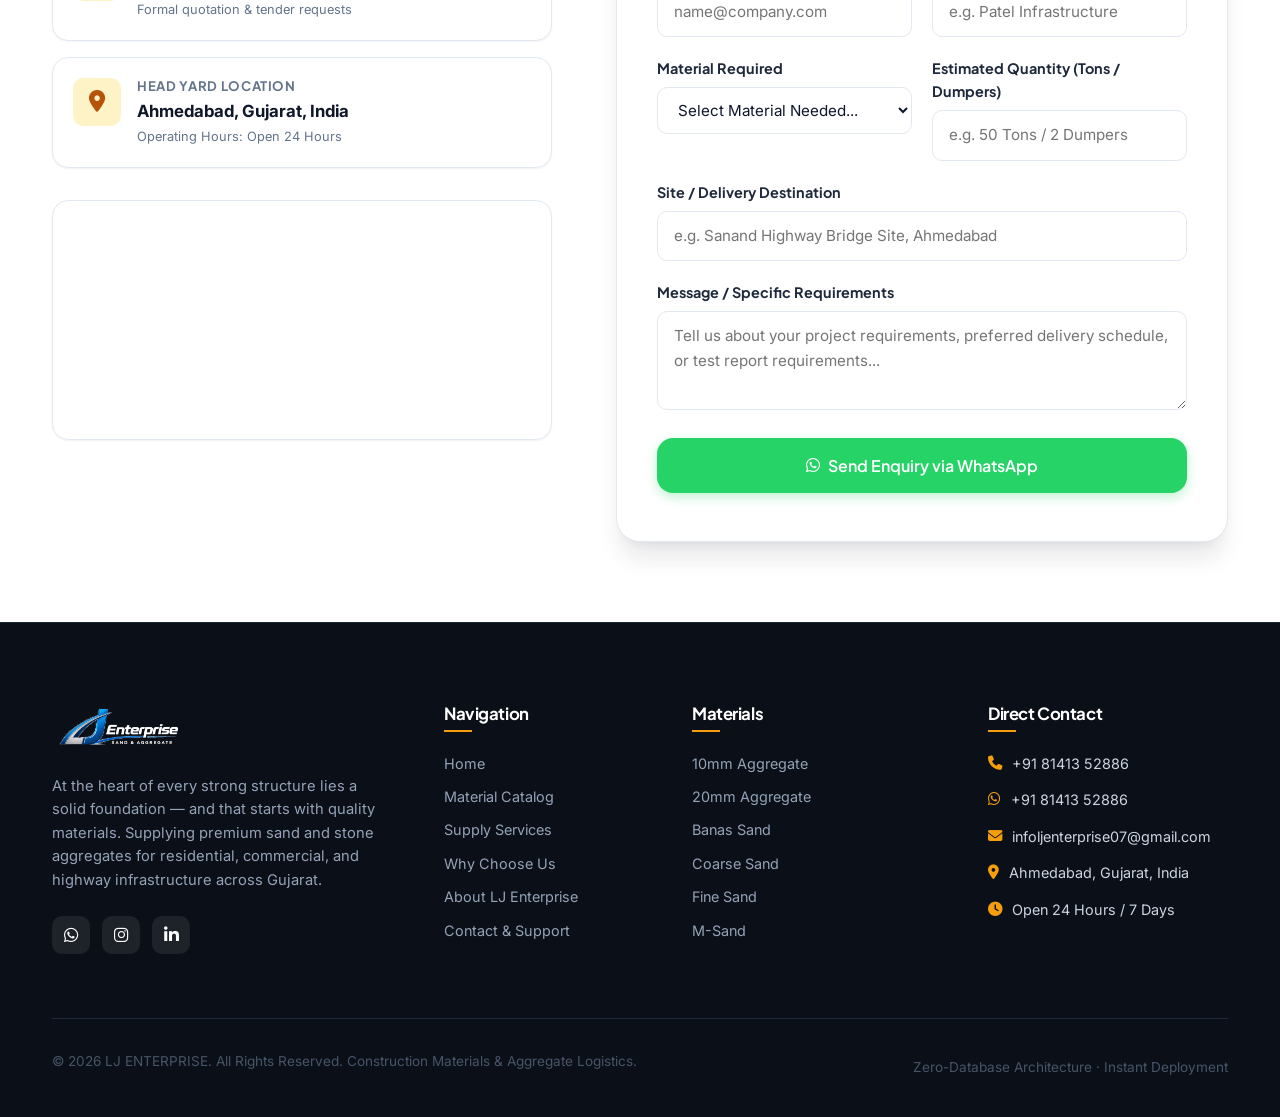
==== commit 0eef200b: "refactor: remove price displays, price calculator, and price fields - Remove live cost calculator se" ====
--- a/index.html
+++ b/index.html
@@ -48,7 +48,6 @@
         <ul class="nav-list">
           <li><a href="#home" class="nav-link active">Home</a></li>
           <li><a href="#products" class="nav-link">Materials</a></li>
-          <li><a href="#calculator" class="nav-link">Calculator</a></li>
           <li><a href="#services" class="nav-link">Services</a></li>
           <li><a href="#why-us" class="nav-link">Why Us</a></li>
           <li><a href="#about" class="nav-link">About</a></li>
@@ -83,7 +82,6 @@
     <ul class="mobile-nav-list">
       <li><a href="#home" class="mobile-nav-link">Home <i class="fa-solid fa-chevron-right"></i></a></li>
       <li><a href="#products" class="mobile-nav-link">Materials Catalog <i class="fa-solid fa-chevron-right"></i></a></li>
-      <li><a href="#calculator" class="mobile-nav-link">Cost Calculator <i class="fa-solid fa-chevron-right"></i></a></li>
       <li><a href="#services" class="mobile-nav-link">Supply Services <i class="fa-solid fa-chevron-right"></i></a></li>
       <li><a href="#why-us" class="mobile-nav-link">Why Choose Us <i class="fa-solid fa-chevron-right"></i></a></li>
       <li><a href="#about" class="mobile-nav-link">About Us <i class="fa-solid fa-chevron-right"></i></a></li>
@@ -120,8 +118,8 @@
             </p>
 
             <div class="hero-actions">
-              <a href="#calculator" class="btn btn-primary btn-lg">
-                <i class="fa-solid fa-calculator"></i> Calculate Cost &amp; Order
+              <a href="#products" class="btn btn-primary btn-lg">
+                <i class="fa-solid fa-cubes"></i> Browse Materials
               </a>
               <a href="https://wa.me/918141352886?text=Hello%2C%20I%20need%20a%20material%20quote%20for%20my%20construction%20project." target="_blank" rel="noopener" class="btn btn-whatsapp btn-lg">
                 <i class="fa-brands fa-whatsapp"></i> WhatsApp Us
@@ -240,95 +238,7 @@
     </section>
 
     <!-- ==========================================================================
-         5. INTERACTIVE LIVE MATERIAL COST CALCULATOR (Zero-Database Feature)
-         ========================================================================== -->
-    <section class="section section-alt" id="calculator">
-      <div class="container">
-        <div class="section-header fade-up">
-          <span class="section-kicker">
-            <i class="fa-solid fa-calculator"></i> Live Cost Estimator
-          </span>
-          <h2 class="section-title">Calculate Material Cost &amp; Order Online</h2>
-          <p class="section-subtitle">
-            Get an instant estimate for your construction site. Select your material and required tonnage to generate a pre-formatted WhatsApp order in one click.
-          </p>
-        </div>
-
-        <div class="calculator-box fade-up">
-          <div class="calc-grid">
-            <!-- Inputs -->
-            <div class="calc-inputs">
-              <div class="form-group">
-                <label for="calcProductSelect" class="form-label">
-                  <span>Select Construction Material</span>
-                  <span class="sub">Wholesale rate</span>
-                </label>
-                <select id="calcProductSelect" class="form-select" aria-label="Select Material">
-                  <!-- Populated by JS -->
-                </select>
-              </div>
-
-              <div class="form-group">
-                <label for="calcQtyInput" class="form-label">
-                  <span>Required Quantity (Tons)</span>
-                  <span class="sub">1 Dumper ≈ 25 - 30 Tons</span>
-                </label>
-                <input type="number" id="calcQtyInput" class="form-control" value="30" min="5" max="1000" step="5">
-                <input type="range" id="calcQtyRange" class="form-range" value="30" min="10" max="250" step="5" aria-label="Adjust quantity slider">
-              </div>
-
-              <div class="form-group">
-                <label for="calcLocationInput" class="form-label">
-                  <span>Site Delivery Location / Landmark</span>
-                  <span class="sub">Ahmedabad, Sanand, Gandhinagar, etc.</span>
-                </label>
-                <input type="text" id="calcLocationInput" class="form-control" placeholder="e.g. SP Ring Road, Bopal, Changodar, Sanand">
-              </div>
-            </div>
-
-            <!-- Summary Output Card -->
-            <div class="calc-summary-card">
-              <div>
-                <h3 class="calc-summary-title">
-                  <i class="fa-solid fa-receipt"></i> Order Estimate Summary
-                </h3>
-
-                <div class="summary-rows">
-                  <div class="summary-row">
-                    <span>Estimated Unit Rate:</span>
-                    <strong id="calcUnitRateDisplay" style="color:var(--white);">₹1,350 / Ton</strong>
-                  </div>
-                  <div class="summary-row">
-                    <span>Selected Quantity:</span>
-                    <strong id="calcQtyDisplay" style="color:var(--white);">30 Tons</strong>
-                  </div>
-                  <div class="summary-row">
-                    <span>Estimated Transit:</span>
-                    <strong id="calcTruckCountDisplay" style="color:var(--primary);">1 Dumper (25-30T)</strong>
-                  </div>
-                  <div class="summary-row total">
-                    <span>Estimated Material Value:</span>
-                    <span class="price-val" id="calcTotalDisplay">₹40,500</span>
-                  </div>
-                </div>
-
-                <div class="calc-truck-notice">
-                  <i class="fa-solid fa-circle-info" style="color:var(--primary); margin-right:4px;"></i>
-                  Direct quarry rate snapshot. Delivery freight is finalized based on exact site km from our Ahmedabad yard.
-                </div>
-              </div>
-
-              <button type="button" class="btn btn-whatsapp btn-lg btn-block" id="calcSendWhatsAppBtn">
-                <i class="fa-brands fa-whatsapp"></i> Book Order via WhatsApp
-              </button>
-            </div>
-          </div>
-        </div>
-      </div>
-    </section>
-
-    <!-- ==========================================================================
-         6. SERVICES & SUPPLY CAPABILITIES
+         5. SERVICES & SUPPLY CAPABILITIES
          ========================================================================== -->
     <section class="section" id="services">
       <div class="container">
@@ -746,7 +656,6 @@
           <ul class="footer-links">
             <li><a href="#home">Home</a></li>
             <li><a href="#products">Material Catalog</a></li>
-            <li><a href="#calculator">Cost Calculator</a></li>
             <li><a href="#services">Supply Services</a></li>
             <li><a href="#why-us">Why Choose Us</a></li>
             <li><a href="#about">About LJ Enterprise</a></li>
